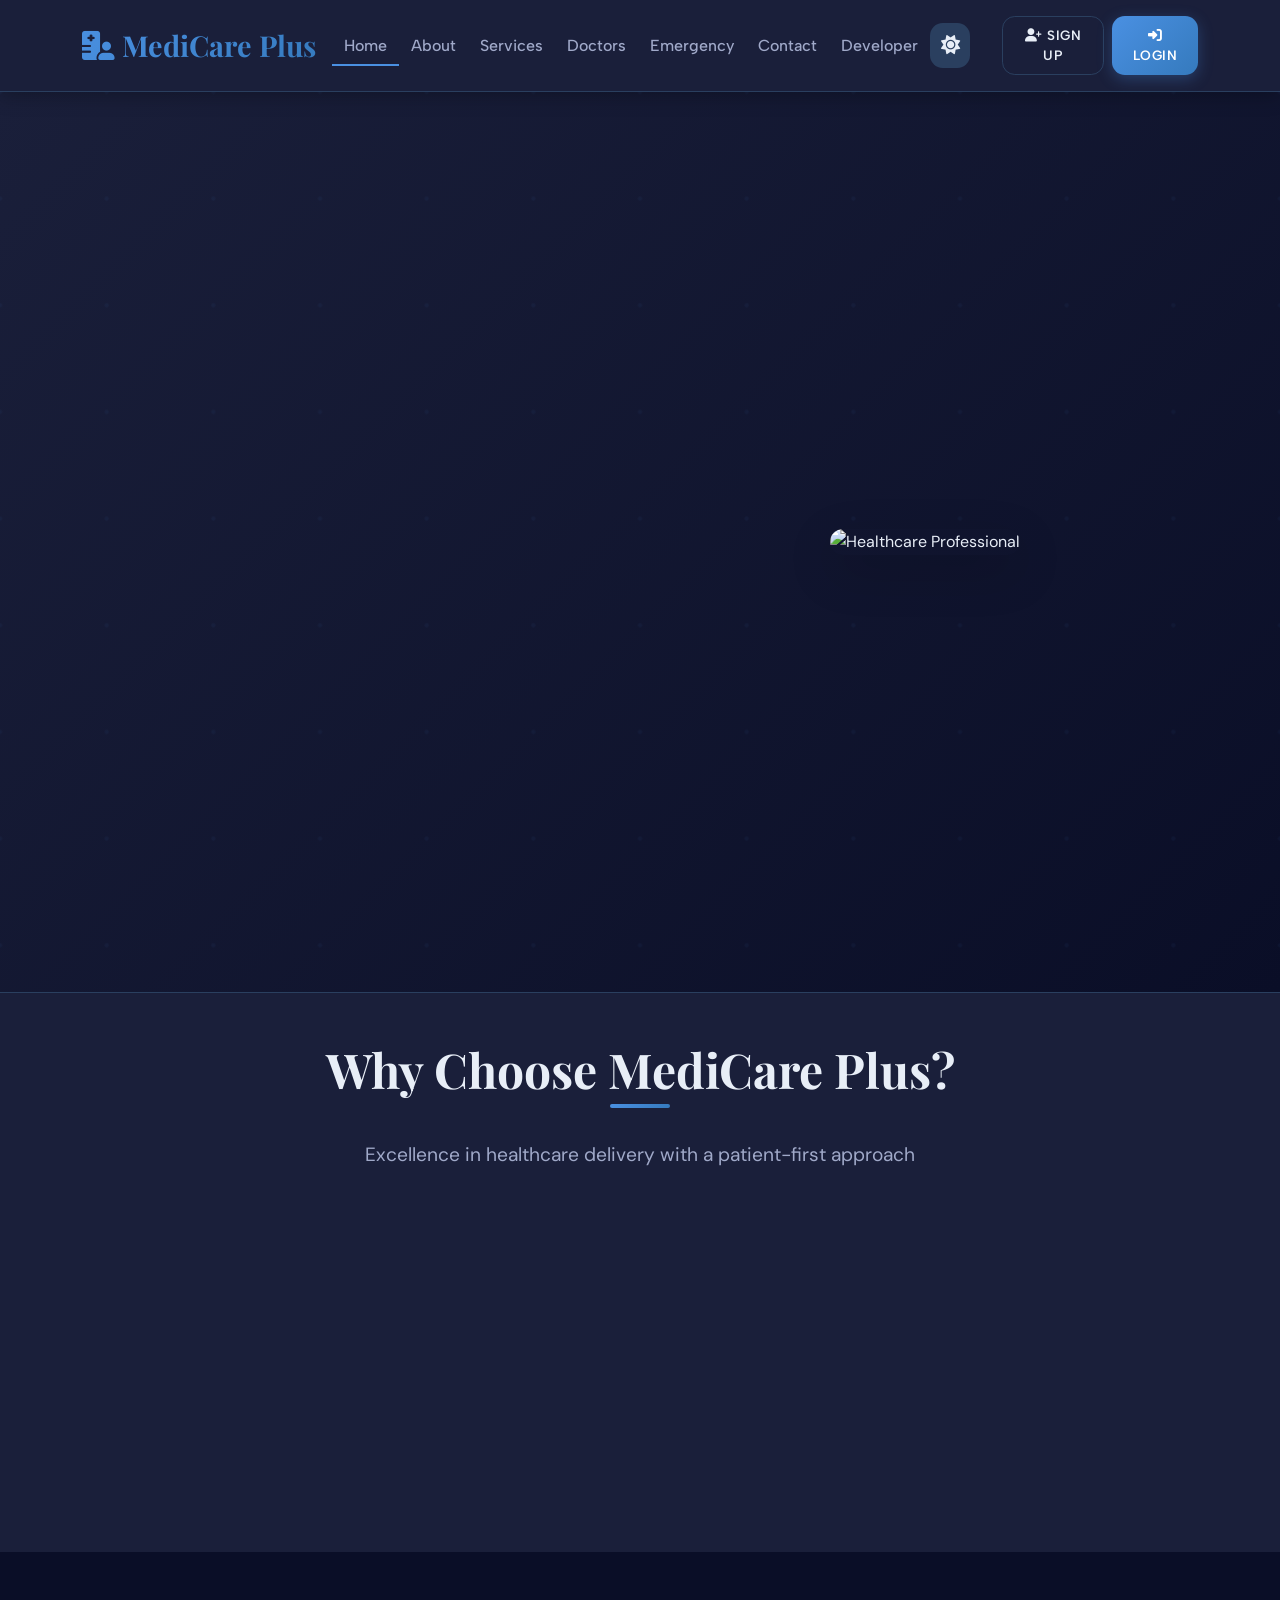
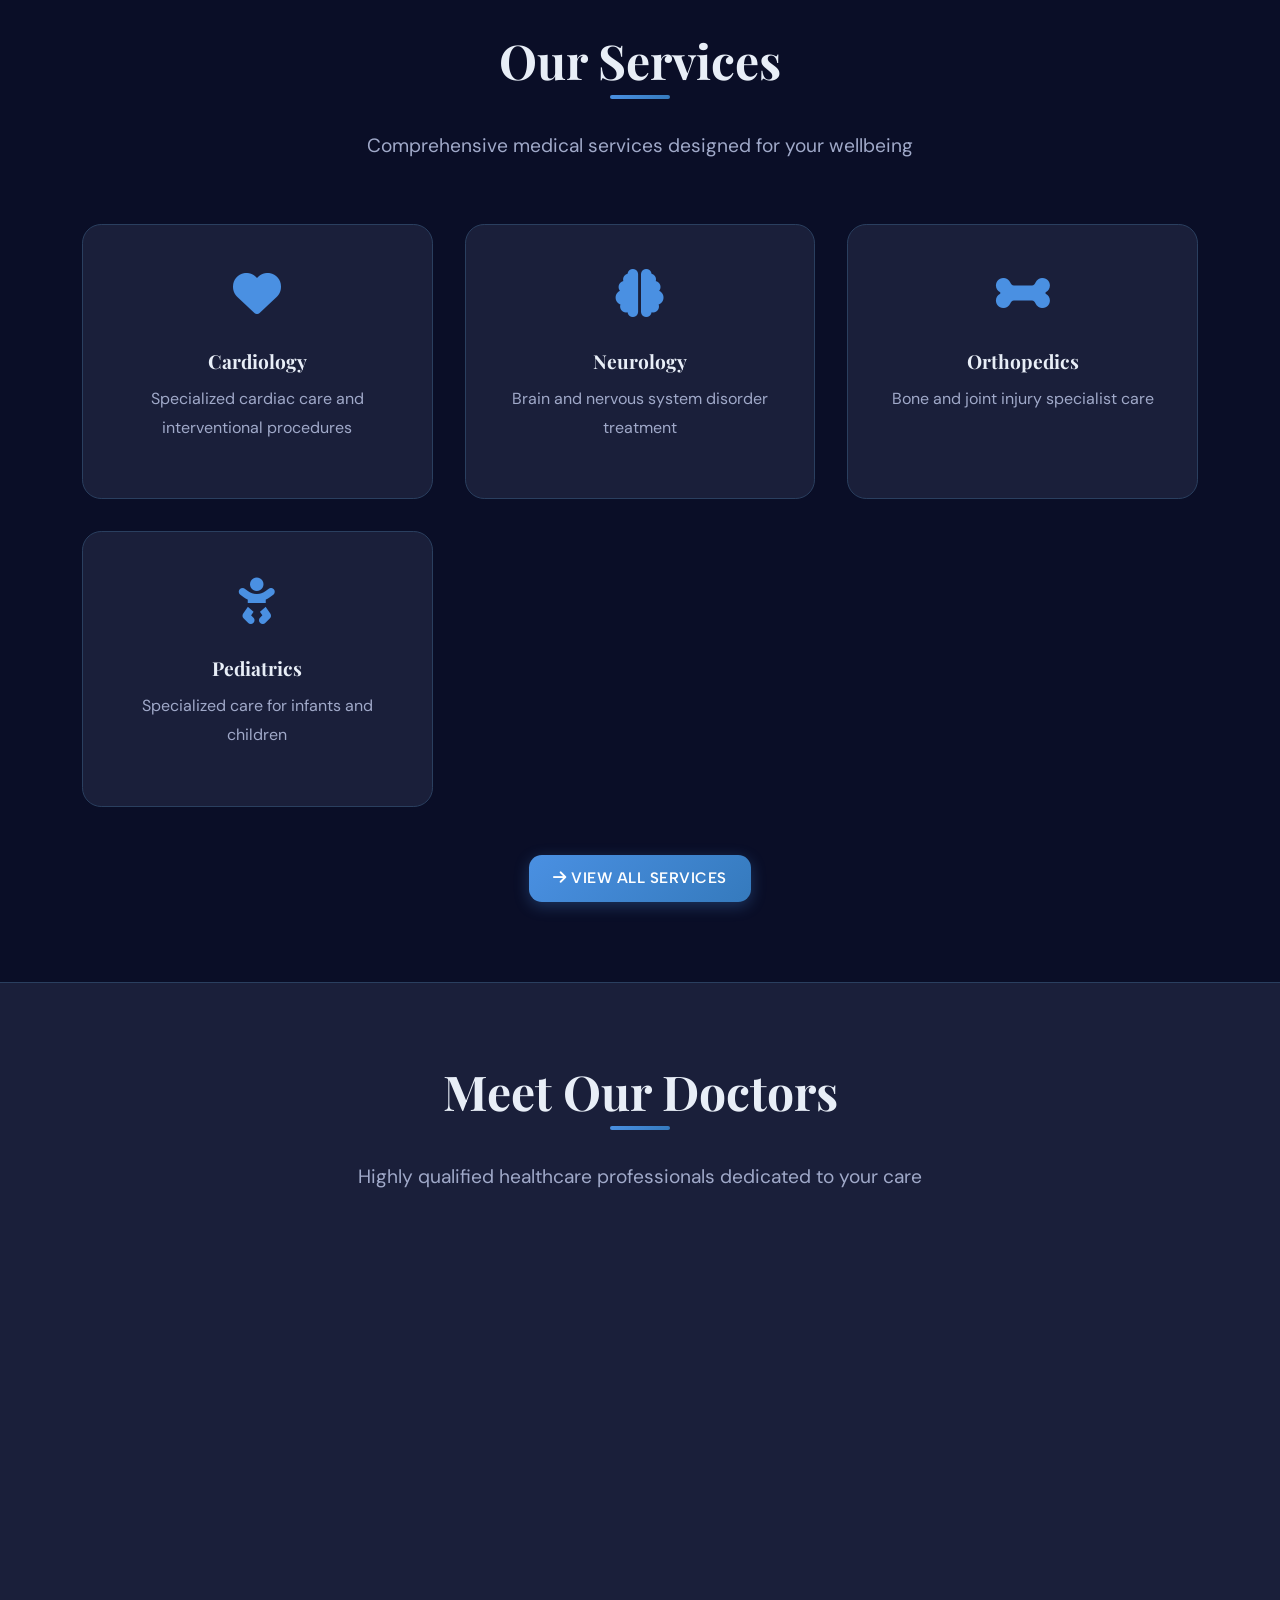
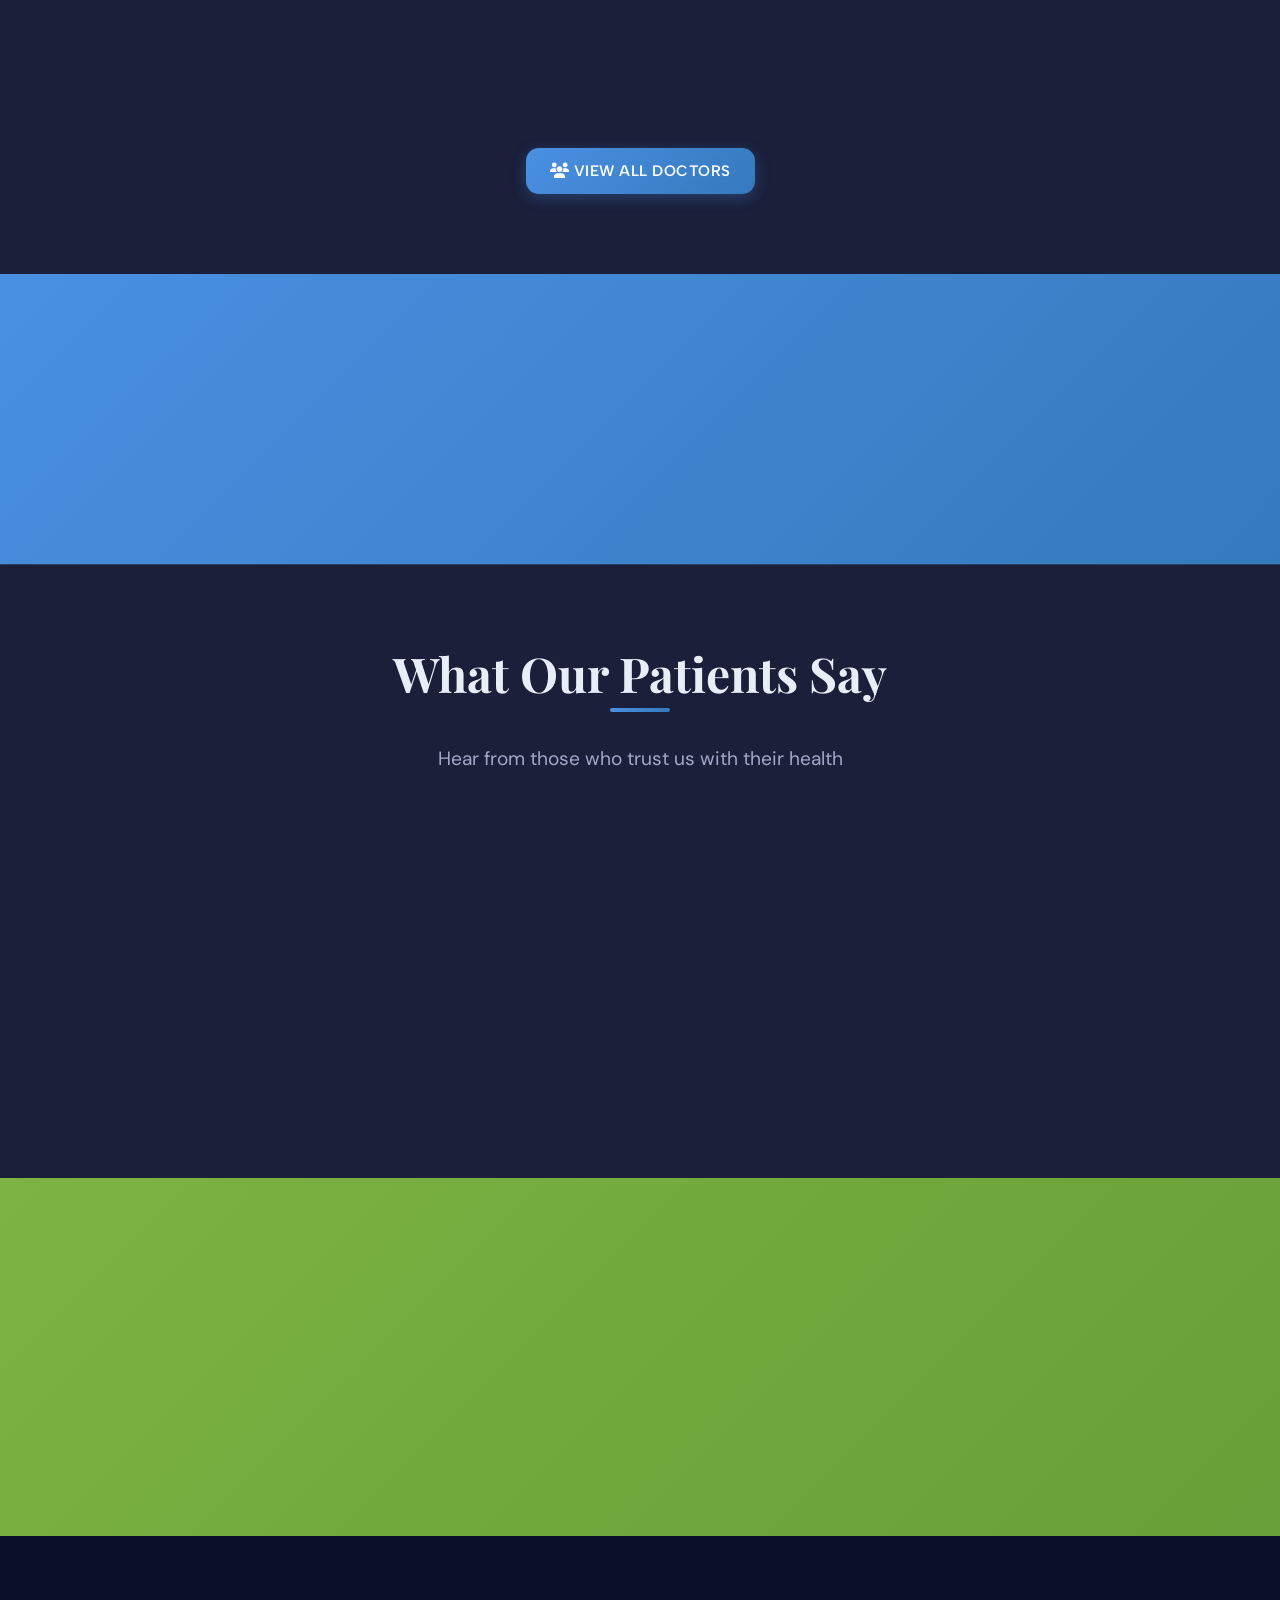
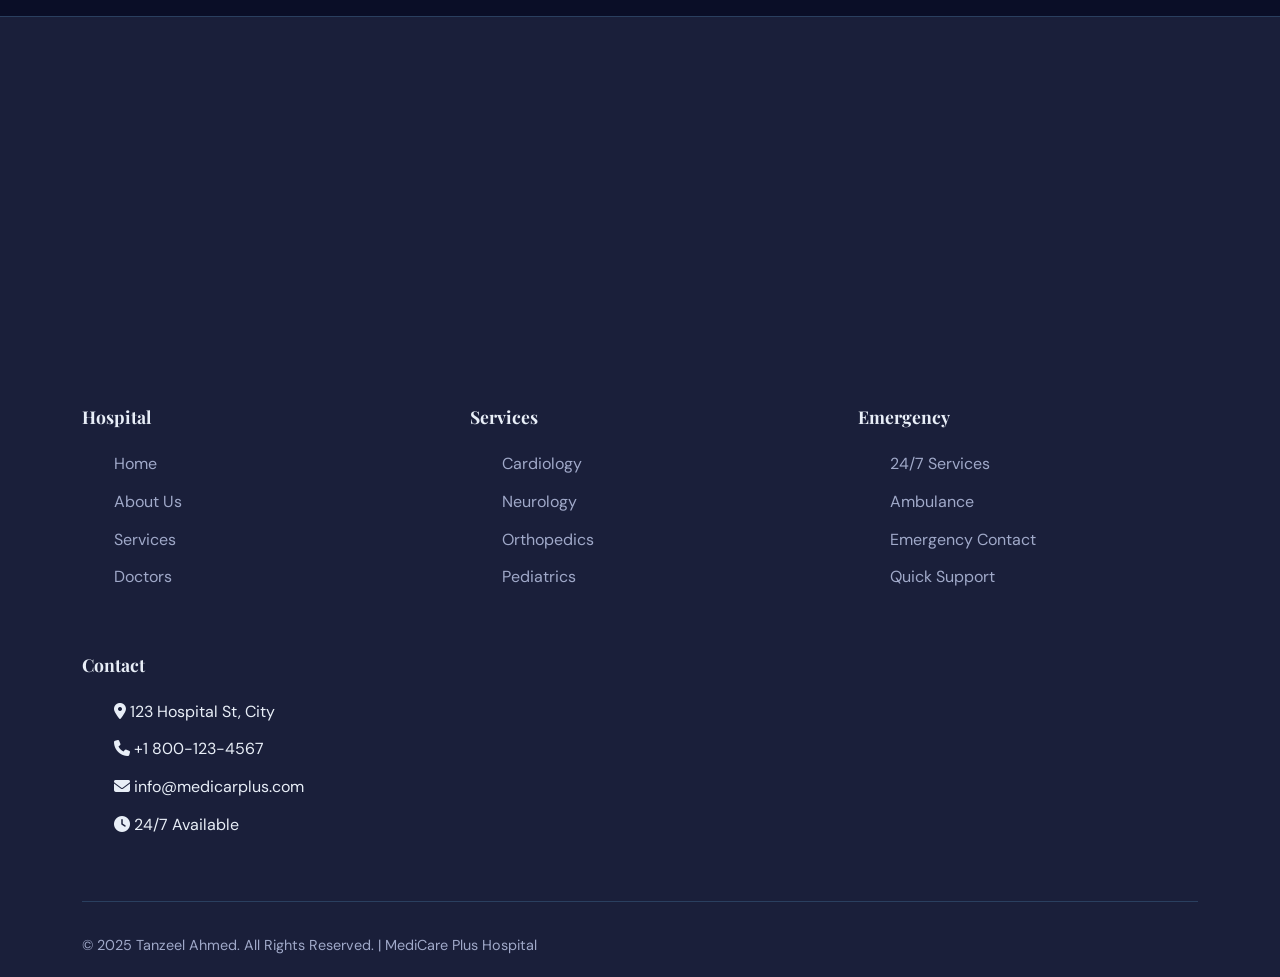
==== index.html @ 73f6e945 "Initial commit" ====
<!doctype html>
<html lang="en">
  <head>
    <meta charset="UTF-8" />
    <meta name="viewport" content="width=device-width, initial-scale=1.0" />
    <title>MediCare Plus Hospital - Premium Healthcare</title>

    <!-- Favicon -->
    <link
      rel="icon"
      href="data:image/svg+xml,<svg xmlns='http://www.w3.org/2000/svg' viewBox='0 0 100 100'><rect fill='%234A90E2' width='100' height='100'/><text x='50' y='60' font-size='60' fill='white' text-anchor='middle' dy='.3em'>+</text></svg>"
    />

    <!-- Bootstrap 5 CSS -->
    <link
      href="https://cdn.jsdelivr.net/npm/bootstrap@5.3.0/dist/css/bootstrap.min.css"
      rel="stylesheet"
    />

    <!-- Font Awesome 6 -->
    <link
      rel="stylesheet"
      href="https://cdnjs.cloudflare.com/ajax/libs/font-awesome/6.4.0/css/all.min.css"
    />

    <!-- Google Fonts -->
    <link rel="preconnect" href="https://fonts.googleapis.com" />
    <link rel="preconnect" href="https://fonts.gstatic.com" crossorigin />
    <link
      href="https://fonts.googleapis.com/css2?family=Albert+Sans:wght@400;500;600;700&family=DM+Sans:wght@400;500;700&family=Playfair+Display:wght@700;800&family=Zen+Dots&display=swap"
      rel="stylesheet"
    />

    <!-- AOS (Animate on Scroll) -->
    <link
      href="https://cdnjs.cloudflare.com/ajax/libs/aos/2.3.4/aos.css"
      rel="stylesheet"
    />

    <!-- Custom CSS -->
    <link rel="stylesheet" href="style.css" />
  </head>
  <body>
    <!-- Scroll Progress Bar -->
    <div class="scroll-progress"></div>

    <!-- Navbar -->
    <nav class="navbar navbar-expand-lg navbar-dark sticky-top">
      <div class="container">
        <a class="navbar-brand" href="index.html">
          <i class="fas fa-hospital-user brand-icon"></i>
          MediCare Plus
        </a>
        <button
          class="navbar-toggler"
          type="button"
          data-bs-toggle="collapse"
          data-bs-target="#navbarNav"
          aria-controls="navbarNav"
          aria-expanded="false"
          aria-label="Toggle navigation"
        >
          <span class="navbar-toggler-icon"></span>
        </button>
        <div class="collapse navbar-collapse" id="navbarNav">
          <ul class="navbar-nav ms-auto">
            <li class="nav-item">
              <a class="nav-link active" href="index.html">Home</a>
            </li>
            <li class="nav-item">
              <a class="nav-link" href="about.html">About</a>
            </li>
            <li class="nav-item">
              <a class="nav-link" href="services.html">Services</a>
            </li>
            <li class="nav-item">
              <a class="nav-link" href="doctors.html">Doctors</a>
            </li>
            <li class="nav-item">
              <a class="nav-link" href="emergency.html">Emergency</a>
            </li>
            <li class="nav-item">
              <a class="nav-link" href="contact.html">Contact</a>
            </li>
            <li class="nav-item">
              <a class="nav-link" href="developer.html">Developer</a>
            </li>
          </ul>
          <div class="navbar-icons">
            <button class="theme-toggle" title="Toggle Theme">
              <i class="fas fa-moon"></i>
            </button>
            <div id="authButtons" class="d-flex gap-2 ms-3">
              <button
                class="btn btn-light"
                onclick="openSignupModal()"
                style="padding: 0.5rem 1rem; font-size: 0.85rem"
              >
                <i class="fas fa-user-plus"></i> Sign Up
              </button>
              <button
                class="btn btn-primary"
                onclick="openLoginModal()"
                style="padding: 0.5rem 1rem; font-size: 0.85rem"
              >
                <i class="fas fa-sign-in-alt"></i> Login
              </button>
            </div>
            <div
              id="userInfo"
              class="d-none align-items-center gap-2 ms-3"
              style="min-width: 250px"
            ></div>
          </div>
        </div>
      </div>
    </nav>

    <!-- Hero Section -->
    <section class="hero">
      <div class="container">
        <div class="row align-items-center">
          <div class="col-lg-6" data-aos="fade-up">
            <div class="hero-content">
              <h1>Your Health, Our Priority</h1>
              <p class="hero-subtitle">
                Comprehensive healthcare services with expert doctors and
                state-of-the-art facilities.
              </p>
              <div>
                <button class="btn btn-primary" onclick="openSignupModal()">
                  <i class="fas fa-calendar-alt"></i> Book Appointment
                </button>
                <button class="btn btn-outline">
                  <i class="fas fa-info-circle"></i> Learn More
                </button>
              </div>
            </div>
          </div>
          <div class="col-lg-6" data-aos="fade-left">
            <div class="hero-image">
              <img
                src="https://source.unsplash.com/500x500/?doctor,hospital"
                alt="Healthcare Professional"
                class="rounded-lg shadow-lg"
              />
            </div>
          </div>
        </div>
      </div>
    </section>

    <!-- Why Choose Us -->
    <section
      class="py-5"
      style="
        background: var(--surface-color);
        border-top: 1px solid var(--border-color);
      "
    >
      <div class="container">
        <div class="section-header">
          <h2 class="section-title">Why Choose MediCare Plus?</h2>
          <p class="section-subtitle">
            Excellence in healthcare delivery with a patient-first approach
          </p>
        </div>
        <div class="grid grid-3">
          <div class="card" data-aos="fade-up" data-aos-delay="100">
            <div class="card-content">
              <div class="card-icon">
                <i class="fas fa-user-md"></i>
              </div>
              <h5 class="card-title">Expert Doctors</h5>
              <p class="card-text">
                Board-certified specialists with 20+ years of experience in
                their respective fields.
              </p>
            </div>
          </div>
          <div class="card" data-aos="fade-up" data-aos-delay="200">
            <div class="card-content">
              <div class="card-icon">
                <i class="fas fa-flask-vial"></i>
              </div>
              <h5 class="card-title">Advanced Technology</h5>
              <p class="card-text">
                Latest medical equipment and diagnostic tools for accurate
                diagnosis and treatment.
              </p>
            </div>
          </div>
          <div class="card" data-aos="fade-up" data-aos-delay="300">
            <div class="card-content">
              <div class="card-icon">
                <i class="fas fa-clock"></i>
              </div>
              <h5 class="card-title">24/7 Support</h5>
              <p class="card-text">
                Round-the-clock emergency services with dedicated ambulance
                fleet and trained staff.
              </p>
            </div>
          </div>
        </div>
      </div>
    </section>

    <!-- Services Overview -->
    <section>
      <div class="container">
        <div class="section-header">
          <h2 class="section-title">Our Services</h2>
          <p class="section-subtitle">
            Comprehensive medical services designed for your wellbeing
          </p>
        </div>
        <div class="grid">
          <div class="service-card" data-aos="zoom-in" data-aos-delay="100">
            <div class="service-icon">
              <i class="fas fa-heart"></i>
            </div>
            <h5 class="service-title">Cardiology</h5>
            <p>Specialized cardiac care and interventional procedures</p>
          </div>
          <div class="service-card" data-aos="zoom-in" data-aos-delay="150">
            <div class="service-icon">
              <i class="fas fa-brain"></i>
            </div>
            <h5 class="service-title">Neurology</h5>
            <p>Brain and nervous system disorder treatment</p>
          </div>
          <div class="service-card" data-aos="zoom-in" data-aos-delay="200">
            <div class="service-icon">
              <i class="fas fa-bone"></i>
            </div>
            <h5 class="service-title">Orthopedics</h5>
            <p>Bone and joint injury specialist care</p>
          </div>
          <div class="service-card" data-aos="zoom-in" data-aos-delay="250">
            <div class="service-icon">
              <i class="fas fa-baby"></i>
            </div>
            <h5 class="service-title">Pediatrics</h5>
            <p>Specialized care for infants and children</p>
          </div>
        </div>
        <div class="text-center mt-5">
          <a href="services.html" class="btn btn-primary">
            <i class="fas fa-arrow-right"></i> View All Services
          </a>
        </div>
      </div>
    </section>

    <!-- Featured Doctors -->
    <section
      style="
        background: var(--surface-color);
        border-top: 1px solid var(--border-color);
      "
    >
      <div class="container">
        <div class="section-header">
          <h2 class="section-title">Meet Our Doctors</h2>
          <p class="section-subtitle">
            Highly qualified healthcare professionals dedicated to your care
          </p>
        </div>
        <div class="grid">
          <div class="doctor-card" data-aos="fade-up" data-aos-delay="100">
            <div class="doctor-image">
              <img
                src="https://source.unsplash.com/400x300/?doctor,man"
                alt="Dr. James Anderson"
              />
            </div>
            <div class="doctor-info">
              <h5 class="doctor-name">Dr. James Anderson</h5>
              <p class="doctor-specialty">Cardiology</p>
              <p class="doctor-experience">
                <i class="fas fa-briefcase"></i> 15 years experience
              </p>
              <div class="doctor-socials">
                <a href="#" title="Linkedin"><i class="fab fa-linkedin"></i></a>
                <a href="#" title="Twitter"><i class="fab fa-twitter"></i></a>
                <a href="#" title="Email"><i class="fas fa-envelope"></i></a>
              </div>
            </div>
          </div>
          <div class="doctor-card" data-aos="fade-up" data-aos-delay="200">
            <div class="doctor-image">
              <img
                src="https://source.unsplash.com/400x300/?doctor,woman"
                alt="Dr. Sarah Johnson"
              />
            </div>
            <div class="doctor-info">
              <h5 class="doctor-name">Dr. Sarah Johnson</h5>
              <p class="doctor-specialty">Neurology</p>
              <p class="doctor-experience">
                <i class="fas fa-briefcase"></i> 12 years experience
              </p>
              <div class="doctor-socials">
                <a href="#" title="Linkedin"><i class="fab fa-linkedin"></i></a>
                <a href="#" title="Twitter"><i class="fab fa-twitter"></i></a>
                <a href="#" title="Email"><i class="fas fa-envelope"></i></a>
              </div>
            </div>
          </div>
          <div class="doctor-card" data-aos="fade-up" data-aos-delay="300">
            <div class="doctor-image">
              <img
                src="https://source.unsplash.com/400x300/?doctor,male"
                alt="Dr. Michael Chen"
              />
            </div>
            <div class="doctor-info">
              <h5 class="doctor-name">Dr. Michael Chen</h5>
              <p class="doctor-specialty">Orthopedics</p>
              <p class="doctor-experience">
                <i class="fas fa-briefcase"></i> 18 years experience
              </p>
              <div class="doctor-socials">
                <a href="#" title="Linkedin"><i class="fab fa-linkedin"></i></a>
                <a href="#" title="Twitter"><i class="fab fa-twitter"></i></a>
                <a href="#" title="Email"><i class="fas fa-envelope"></i></a>
              </div>
            </div>
          </div>
        </div>
        <div class="text-center mt-5">
          <a href="doctors.html" class="btn btn-primary">
            <i class="fas fa-users"></i> View All Doctors
          </a>
        </div>
      </div>
    </section>

    <!-- Statistics -->
    <section
      style="background: var(--gradient-primary); color: white; padding: 60px 0"
    >
      <div class="container">
        <div class="row text-center">
          <div class="col-md-3" data-aos="fade-up" data-aos-delay="100">
            <div class="stat-item">
              <div class="stat-number" data-target="50000">0</div>
              <div class="stat-label">Happy Patients</div>
            </div>
          </div>
          <div class="col-md-3" data-aos="fade-up" data-aos-delay="200">
            <div class="stat-item">
              <div class="stat-number" data-target="150">0</div>
              <div class="stat-label">Expert Doctors</div>
            </div>
          </div>
          <div class="col-md-3" data-aos="fade-up" data-aos-delay="300">
            <div class="stat-item">
              <div class="stat-number" data-target="25">0</div>
              <div class="stat-label">Medical Departments</div>
            </div>
          </div>
          <div class="col-md-3" data-aos="fade-up" data-aos-delay="400">
            <div class="stat-item">
              <div class="stat-number" data-target="15">0</div>
              <div class="stat-label">Years of Excellence</div>
            </div>
          </div>
        </div>
      </div>
    </section>

    <!-- Testimonials -->
    <section
      style="
        background: var(--surface-color);
        border-top: 1px solid var(--border-color);
      "
    >
      <div class="container">
        <div class="section-header">
          <h2 class="section-title">What Our Patients Say</h2>
          <p class="section-subtitle">
            Hear from those who trust us with their health
          </p>
        </div>
        <div
          id="testimonialCarousel"
          class="carousel slide"
          data-bs-ride="carousel"
          data-aos="fade-up"
        >
          <div class="carousel-inner">
            <div class="carousel-item active">
              <div class="testimonial-card mx-auto" style="max-width: 600px">
                <div class="testimonial-stars">
                  <i class="fas fa-star"></i>
                  <i class="fas fa-star"></i>
                  <i class="fas fa-star"></i>
                  <i class="fas fa-star"></i>
                  <i class="fas fa-star"></i>
                </div>
                <p class="testimonial-text">
                  "The care I received at MediCare Plus was exceptional. The
                  doctors and staff are highly professional and compassionate. I
                  recommend them to all my family and friends."
                </p>
                <p class="testimonial-author">— John Michael, Patient</p>
              </div>
            </div>
            <div class="carousel-item">
              <div class="testimonial-card mx-auto" style="max-width: 600px">
                <div class="testimonial-stars">
                  <i class="fas fa-star"></i>
                  <i class="fas fa-star"></i>
                  <i class="fas fa-star"></i>
                  <i class="fas fa-star"></i>
                  <i class="fas fa-star"></i>
                </div>
                <p class="testimonial-text">
                  "Outstanding medical facilities and expert consultation. The
                  hospital staff made my entire treatment process smooth and
                  stress-free. Truly grateful!"
                </p>
                <p class="testimonial-author">— Emma Watson, Patient</p>
              </div>
            </div>
            <div class="carousel-item">
              <div class="testimonial-card mx-auto" style="max-width: 600px">
                <div class="testimonial-stars">
                  <i class="fas fa-star"></i>
                  <i class="fas fa-star"></i>
                  <i class="fas fa-star"></i>
                  <i class="fas fa-star"></i>
                  <i class="fas fa-star"></i>
                </div>
                <p class="testimonial-text">
                  "Best hospital in the city! The doctors are incredibly skilled
                  and the nursing staff is very caring. I felt safe and
                  well-taken care of throughout my stay."
                </p>
                <p class="testimonial-author">— Robert Johnson, Patient</p>
              </div>
            </div>
          </div>
          <button
            class="carousel-control-prev"
            type="button"
            data-bs-target="#testimonialCarousel"
            data-bs-slide="prev"
          >
            <i class="fas fa-chevron-left"></i>
          </button>
          <button
            class="carousel-control-next"
            type="button"
            data-bs-target="#testimonialCarousel"
            data-bs-slide="next"
          >
            <i class="fas fa-chevron-right"></i>
          </button>
        </div>
      </div>
    </section>

    <!-- CTA Section -->
    <section
      style="
        background: var(--gradient-secondary);
        color: white;
        text-align: center;
        padding: 80px 0;
      "
    >
      <div class="container" data-aos="fade-up">
        <h2>Ready to Take Care of Your Health?</h2>
        <p style="font-size: 1.2rem; margin: 1rem 0 2rem">
          Book an appointment with our expert doctors today
        </p>
        <div>
          <button
            class="btn btn-primary"
            onclick="openSignupModal()"
            style="color: white; border: none"
          >
            <i class="fas fa-calendar-check"></i> Schedule Now
          </button>
          <a
            href="contact.html"
            class="btn btn-outline"
            style="border-color: white; color: white"
          >
            <i class="fas fa-phone"></i> Contact Us
          </a>
        </div>
      </div>
    </section>

    <!-- Footer -->
    <footer class="footer">
      <div class="container">
        <div class="developer-profile" data-aos="fade-up">
          <div class="developer-avatar">
            <i class="fas fa-code"></i>
          </div>
          <div class="developer-name">Tanzeel Ahmed</div>
          <div class="developer-tagline">
            Software Engineering Student | Web Developer | Tech Enthusiast
          </div>
          <div class="social-links">
            <a
              href="https://www.linkedin.com/in/tanzeel-ahmed-b21288397/"
              target="_blank"
              class="social-link"
              title="LinkedIn"
            >
              <i class="fab fa-linkedin-in"></i>
            </a>
            <a
              href="https://github.com/Tanzeel804"
              target="_blank"
              class="social-link"
              title="GitHub"
            >
              <i class="fab fa-github"></i>
            </a>
            <a
              href="https://www.instagram.com/tanzeelahmedpov/"
              target="_blank"
              class="social-link"
              title="Instagram"
            >
              <i class="fab fa-instagram"></i>
            </a>
            <a
              href="https://www.facebook.com/tanzeelahmedpov"
              target="_blank"
              class="social-link"
              title="Facebook"
            >
              <i class="fab fa-facebook-f"></i>
            </a>
          </div>
          <p style="font-size: 0.9rem; color: var(--text-muted)">
            Check out more projects on
            <a
              href="https://github.com/Tanzeel804"
              target="_blank"
              style="color: var(--primary-color)"
              >GitHub</a
            >
            |
            <a
              href="https://tanzeel804.github.io/portfolio-main/"
              target="_blank"
              style="color: var(--primary-color)"
              >Visit Portfolio</a
            >
          </p>
        </div>
        <div class="footer-content">
          <div class="footer-section">
            <h5>Hospital</h5>
            <ul>
              <li><a href="index.html">Home</a></li>
              <li><a href="about.html">About Us</a></li>
              <li><a href="services.html">Services</a></li>
              <li><a href="doctors.html">Doctors</a></li>
            </ul>
          </div>
          <div class="footer-section">
            <h5>Services</h5>
            <ul>
              <li><a href="services.html">Cardiology</a></li>
              <li><a href="services.html">Neurology</a></li>
              <li><a href="services.html">Orthopedics</a></li>
              <li><a href="services.html">Pediatrics</a></li>
            </ul>
          </div>
          <div class="footer-section">
            <h5>Emergency</h5>
            <ul>
              <li><a href="emergency.html">24/7 Services</a></li>
              <li><a href="emergency.html">Ambulance</a></li>
              <li><a href="emergency.html">Emergency Contact</a></li>
              <li><a href="contact.html">Quick Support</a></li>
            </ul>
          </div>
          <div class="footer-section">
            <h5>Contact</h5>
            <ul>
              <li>
                <i class="fas fa-map-marker-alt"></i> 123 Hospital St, City
              </li>
              <li><i class="fas fa-phone"></i> +1 800-123-4567</li>
              <li><i class="fas fa-envelope"></i> info@medicarplus.com</li>
              <li><i class="fas fa-clock"></i> 24/7 Available</li>
            </ul>
          </div>
        </div>
        <div class="footer-bottom">
          <div class="footer-copyright">
            &copy; 2025 Tanzeel Ahmed. All Rights Reserved. | MediCare Plus
            Hospital
          </div>
          <button class="back-to-top" title="Back to Top">
            <i class="fas fa-chevron-up"></i>
          </button>
        </div>
      </div>
    </footer>

    <!-- Auth Modals -->
    <!-- Signup Modal -->
    <div
      class="modal fade"
      id="signupModal"
      tabindex="-1"
      aria-labelledby="signupModalLabel"
      aria-hidden="true"
    >
      <div class="modal-dialog">
        <div class="modal-content">
          <div class="modal-header">
            <h5 class="modal-title" id="signupModalLabel">Create Account</h5>
            <button
              type="button"
              class="btn-close"
              data-bs-dismiss="modal"
              aria-label="Close"
            ></button>
          </div>
          <div class="modal-body">
            <div id="signupMessages"></div>
            <form id="signupForm">
              <div class="mb-3">
                <label for="signupName" class="form-label">Full Name</label>
                <input
                  type="text"
                  class="form-control"
                  id="signupName"
                  required
                />
              </div>
              <div class="mb-3">
                <label for="signupEmail" class="form-label"
                  >Email Address</label
                >
                <input
                  type="email"
                  class="form-control"
                  id="signupEmail"
                  required
                />
              </div>
              <div class="mb-3">
                <label for="signupPassword" class="form-label">Password</label>
                <input
                  type="password"
                  class="form-control"
                  id="signupPassword"
                  required
                />
              </div>
              <div class="mb-3">
                <label for="signupConfirmPassword" class="form-label"
                  >Confirm Password</label
                >
                <input
                  type="password"
                  class="form-control"
                  id="signupConfirmPassword"
                  required
                />
              </div>
              <button type="submit" class="btn btn-primary w-100">
                <i class="fas fa-user-plus"></i> Create Account
              </button>
            </form>
            <p class="text-center mt-3">
              Already have an account?
              <a href="#" data-bs-dismiss="modal" onclick="openLoginModal()"
                >Login here</a
              >
            </p>
          </div>
        </div>
      </div>
    </div>

    <!-- Login Modal -->
    <div
      class="modal fade"
      id="loginModal"
      tabindex="-1"
      aria-labelledby="loginModalLabel"
      aria-hidden="true"
    >
      <div class="modal-dialog">
        <div class="modal-content">
          <div class="modal-header">
            <h5 class="modal-title" id="loginModalLabel">
              Login to Your Account
            </h5>
            <button
              type="button"
              class="btn-close"
              data-bs-dismiss="modal"
              aria-label="Close"
            ></button>
          </div>
          <div class="modal-body">
            <div id="loginMessages"></div>
            <form id="loginForm">
              <div class="mb-3">
                <label for="loginEmail" class="form-label">Email Address</label>
                <input
                  type="email"
                  class="form-control"
                  id="loginEmail"
                  required
                />
              </div>
              <div class="mb-3">
                <label for="loginPassword" class="form-label">Password</label>
                <input
                  type="password"
                  class="form-control"
                  id="loginPassword"
                  required
                />
              </div>
              <div class="mb-3 form-check">
                <input
                  type="checkbox"
                  class="form-check-input"
                  id="rememberMe"
                />
                <label class="form-check-label" for="rememberMe">
                  Remember me
                </label>
              </div>
              <button type="submit" class="btn btn-primary w-100">
                <i class="fas fa-sign-in-alt"></i> Login
              </button>
            </form>
            <p class="text-center mt-3">
              Don't have an account?
              <a href="#" data-bs-dismiss="modal" onclick="openSignupModal()"
                >Sign up here</a
              >
            </p>
          </div>
        </div>
      </div>
    </div>

    <!-- Bootstrap JS -->
    <script src="https://cdn.jsdelivr.net/npm/bootstrap@5.3.0/dist/js/bootstrap.bundle.min.js"></script>

    <!-- AOS JS -->
    <script src="https://cdnjs.cloudflare.com/ajax/libs/aos/2.3.4/aos.js"></script>

    <!-- Custom JS -->
    <script src="script.js"></script>
  </body>
</html>
---- style.css ----
/* ============================================
   MEDICARE PLUS HOSPITAL - PREMIUM WEBSITE
   Developer: Tanzeel Ahmed
   ============================================= */

/* ============================================
   GOOGLE FONTS IMPORT
   ============================================= */
@import url('https://fonts.googleapis.com/css2?family=DM+Sans:wght@400;500;700&family=Albert+Sans:wght@400;500;700&family=Zen+Dots&display=swap');

/* Custom font import via CSS */
@font-face {
    font-family: 'Supreme';
    src: url('https://fonts.googleapis.com/css2?family=Playfair+Display:wght@700;800&display=swap');
}

/* ============================================
   CSS VARIABLES - THEME SYSTEM
   ============================================= */
:root {
    /* Dark Theme (Default) */
    --primary-color: #4A90E2;
    --secondary-color: #7CB342;
    --accent-color: #FF6B6B;
    --background-color: #0a0e27;
    --surface-color: #1a1f3a;
    --text-color: #e8eef7;
    --text-muted: #a0a9c9;
    --border-color: #2a3f5f;
    --shadow-color: rgba(0, 0, 0, 0.3);
    --success-color: #7CB342;
    --danger-color: #FF6B6B;
    --warning-color: #FFA726;
    --info-color: #4A90E2;
    
    /* Gradients */
    --gradient-primary: linear-gradient(135deg, #4A90E2 0%, #357ABD 100%);
    --gradient-secondary: linear-gradient(135deg, #7CB342 0%, #689F38 100%);
    --gradient-accent: linear-gradient(135deg, #FF6B6B 0%, #E53935 100%);
    --gradient-dark: linear-gradient(135deg, #1a1f3a 0%, #0a0e27 100%);
    
    /* Fonts */
    --font-heading: 'Playfair Display', serif;
    --font-secondary: 'Zen Dots', sans-serif;
    --font-body: 'DM Sans', sans-serif;
    --font-nav: 'Albert Sans', sans-serif;
    
    /* Spacing */
    --spacing-xs: 0.5rem;
    --spacing-sm: 1rem;
    --spacing-md: 1.5rem;
    --spacing-lg: 2rem;
    --spacing-xl: 3rem;
    --spacing-xxl: 4rem;
    
    /* Border Radius */
    --border-radius-sm: 0.4rem;
    --border-radius-md: 0.8rem;
    --border-radius-lg: 1.2rem;
    
    /* Transitions */
    --transition: all 0.3s ease;
    --transition-fast: all 0.15s ease;
}

/* Light Theme */
[data-theme="light"] {
    --primary-color: #2E7D9E;
    --secondary-color: #6BAE43;
    --accent-color: #E74C3C;
    --background-color: #f5f7fa;
    --surface-color: #ffffff;
    --text-color: #2c3e50;
    --text-muted: #7f8c8d;
    --border-color: #e0e6ed;
    --shadow-color: rgba(0, 0, 0, 0.1);
    --success-color: #6BAE43;
    --danger-color: #E74C3C;
    --warning-color: #F39C12;
    --info-color: #2E7D9E;
    
    --gradient-primary: linear-gradient(135deg, #2E7D9E 0%, #1E5A77 100%);
    --gradient-secondary: linear-gradient(135deg, #6BAE43 0%, #5A9B3A 100%);
    --gradient-accent: linear-gradient(135deg, #E74C3C 0%, #C0392B 100%);
    --gradient-dark: linear-gradient(135deg, #f5f7fa 0%, #ffffff 100%);
}

/* ============================================
   RESET & BASE STYLES
   ============================================= */
* {
    margin: 0;
    padding: 0;
    box-sizing: border-box;
}

html {
    scroll-behavior: smooth;
}

body {
    background-color: var(--background-color);
    color: var(--text-color);
    font-family: var(--font-body);
    font-size: 16px;
    line-height: 1.6;
    transition: var(--transition);
    overflow-x: hidden;
}

/* ============================================
   SCROLL PROGRESS BAR
   ============================================= */
.scroll-progress {
    position: fixed;
    top: 0;
    left: 0;
    height: 4px;
    background: var(--gradient-primary);
    width: 0%;
    z-index: 9999;
    transition: width 0.1s ease;
    box-shadow: 0 0 15px rgba(74, 144, 226, 0.5);
}

/* ============================================
   TYPOGRAPHY
   ============================================= */
h1, h2, h3, h4, h5, h6 {
    font-family: var(--font-heading);
    font-weight: 700;
    line-height: 1.2;
    margin-bottom: var(--spacing-md);
    color: var(--text-color);
}

h1 {
    font-size: clamp(2rem, 8vw, 3.5rem);
    letter-spacing: -0.02em;
}

h2 {
    font-size: clamp(1.75rem, 6vw, 3rem);
}

h3 {
    font-size: clamp(1.4rem, 4vw, 2.2rem);
}

h4 {
    font-size: 1.4rem;
}

h5 {
    font-size: 1.1rem;
}

p {
    margin-bottom: var(--spacing-md);
    color: var(--text-muted);
    line-height: 1.8;
}

a {
    color: var(--primary-color);
    text-decoration: none;
    transition: var(--transition);
}

a:hover {
    color: var(--secondary-color);
}

/* ============================================
   BUTTONS
   ============================================= */
.btn {
    display: inline-block;
    padding: 0.75rem 1.5rem;
    border: none;
    border-radius: var(--border-radius-md);
    font-family: var(--font-nav);
    font-weight: 600;
    font-size: 0.95rem;
    cursor: pointer;
    transition: var(--transition);
    text-transform: uppercase;
    letter-spacing: 0.5px;
    position: relative;
    overflow: hidden;
}

.btn::before {
    content: '';
    position: absolute;
    top: 50%;
    left: 50%;
    width: 0;
    height: 0;
    border-radius: 50%;
    background: rgba(255, 255, 255, 0.2);
    transform: translate(-50%, -50%);
    transition: width 0.6s, height 0.6s;
}

.btn:hover::before {
    width: 300px;
    height: 300px;
}

.btn-primary {
    background: var(--gradient-primary);
    color: white;
    box-shadow: 0 4px 15px rgba(74, 144, 226, 0.3);
}

.btn-primary:hover {
    box-shadow: 0 8px 25px rgba(74, 144, 226, 0.5);
    transform: translateY(-2px);
}

.btn-secondary {
    background: var(--gradient-secondary);
    color: white;
    box-shadow: 0 4px 15px rgba(123, 179, 66, 0.3);
}

.btn-secondary:hover {
    box-shadow: 0 8px 25px rgba(123, 179, 66, 0.5);
    transform: translateY(-2px);
}

.btn-outline {
    background: transparent;
    border: 2px solid var(--primary-color);
    color: var(--primary-color);
}

.btn-outline:hover {
    background: var(--primary-color);
    color: white;
}

.btn-light {
    background: var(--surface-color);
    color: var(--text-color);
    border: 1px solid var(--border-color);
}

.btn-light:hover {
    background: var(--primary-color);
    color: white;
    border-color: var(--primary-color);
}

/* ============================================
   NAVBAR
   ============================================= */
.navbar {
    background: var(--surface-color);
    box-shadow: 0 2px 20px var(--shadow-color);
    padding: 1rem 0;
    position: sticky;
    top: 0;
    z-index: 100;
    border-bottom: 1px solid var(--border-color);
}

.navbar-brand {
    font-family: var(--font-heading);
    font-size: 1.8rem;
    font-weight: 700;
    background: var(--gradient-primary);
    -webkit-background-clip: text;
    -webkit-text-fill-color: transparent;
    background-clip: text;
    display: flex;
    align-items: center;
    gap: 0.5rem;
}

.brand-icon {
    font-size: 1.8rem;
    color: var(--primary-color);
}

.nav-link {
    font-family: var(--font-nav);
    font-weight: 500;
    color: var(--text-muted) !important;
    transition: var(--transition);
    padding: 0.5rem 0.75rem !important;
    position: relative;
}

.nav-link::after {
    content: '';
    position: absolute;
    bottom: 0;
    left: 0;
    width: 0;
    height: 2px;
    background: var(--primary-color);
    transition: width 0.3s ease;
}

.nav-link:hover::after,
.nav-link.active::after {
    width: 100%;
}

.nav-link:hover {
    color: var(--primary-color) !important;
}

.navbar-icons {
    display: flex;
    align-items: center;
    gap: 1rem;
}

/* Theme Toggle Button */
.theme-toggle {
    background: var(--border-color);
    border: none;
    color: var(--text-color);
    width: 45px;
    height: 45px;
    border-radius: var(--border-radius-md);
    cursor: pointer;
    display: flex;
    align-items: center;
    justify-content: center;
    transition: var(--transition);
    font-size: 1.2rem;
}

.theme-toggle:hover {
    background: var(--primary-color);
    color: white;
    transform: rotate(180deg);
}

.navbar-user-info {
    font-size: 0.9rem;
    color: var(--text-muted);
}

/* ============================================
   MODALS (Auth)
   ============================================= */
.modal-content {
    background: var(--surface-color);
    border: 1px solid var(--border-color);
    border-radius: var(--border-radius-lg);
}

.modal-header {
    border-bottom: 1px solid var(--border-color);
    background: var(--gradient-primary);
    color: white;
}

.modal-header .btn-close {
    filter: brightness(0) invert(1);
}

.modal-body {
    padding: 2rem;
}

.form-control,
.form-select {
    background: var(--background-color);
    border: 1px solid var(--border-color);
    color: var(--text-color);
    padding: 0.75rem 1rem;
    border-radius: var(--border-radius-md);
    transition: var(--transition);
    font-family: var(--font-body);
}

.form-control:focus,
.form-select:focus {
    background: var(--background-color);
    border-color: var(--primary-color);
    color: var(--text-color);
    box-shadow: 0 0 0 0.2rem rgba(74, 144, 226, 0.25);
}

.form-label {
    color: var(--text-color);
    font-weight: 500;
    margin-bottom: 0.5rem;
}

.form-text {
    color: var(--text-muted);
}

.error-message {
    color: var(--danger-color);
    font-size: 0.85rem;
    margin-top: 0.25rem;
}

.success-message {
    color: var(--success-color);
    font-size: 0.85rem;
    margin-top: 0.25rem;
}

/* ============================================
   HERO SECTION
   ============================================= */
.hero {
    background: var(--gradient-dark);
    position: relative;
    overflow: hidden;
    padding: 100px 0;
    min-height: 100vh;
    display: flex;
    align-items: center;
}

.hero::before {
    content: '';
    position: absolute;
    top: 0;
    left: 0;
    right: 0;
    bottom: 0;
    background: url('data:image/svg+xml,<svg xmlns="http://www.w3.org/2000/svg" viewBox="0 0 1200 600"><defs><pattern id="dots" x="50" y="50" width="100" height="100" patternUnits="userSpaceOnUse"><circle cx="50" cy="50" r="2" fill="%234A90E2" opacity="0.1"/></pattern></defs><rect fill="none" width="1200" height="600"/><rect fill="url(%23dots)" width="1200" height="600"/></svg>');
    opacity: 0.5;
    animation: drift 20s infinite linear;
}

@keyframes drift {
    0% { transform: translate(0, 0); }
    100% { transform: translate(50px, 50px); }
}

.hero-content {
    position: relative;
    z-index: 2;
    max-width: 800px;
}

.hero h1 {
    font-size: 4rem;
    line-height: 1.1;
    margin-bottom: 1rem;
    background: linear-gradient(135deg, var(--primary-color), var(--secondary-color));
    -webkit-background-clip: text;
    -webkit-text-fill-color: transparent;
    background-clip: text;
}

.hero-subtitle {
    font-size: 1.3rem;
    color: var(--text-muted);
    margin-bottom: 2rem;
}

.hero .btn {
    margin-right: 1rem;
    margin-bottom: 1rem;
}

.typewriter {
    overflow: hidden;
    border-right: 3px solid var(--primary-color);
    white-space: nowrap;
    animation: typing 3.5s steps(40, end), blink-caret 0.75s step-end infinite;
}

@keyframes typing {
    from { width: 0; }
    to { width: 100%; }
}

@keyframes blink-caret {
    from, to { border-right-color: transparent; }
    50% { border-right-color: var(--primary-color); }
}

.hero-image {
    position: relative;
    display: flex;
    align-items: center;
    justify-content: center;
}

.hero-image img {
    max-width: 100%;
    height: auto;
    border-radius: var(--border-radius-lg);
    box-shadow: 0 20px 60px var(--shadow-color);
    animation: float 3s ease-in-out infinite;
}

@keyframes float {
    0%, 100% { transform: translateY(0px); }
    50% { transform: translateY(-20px); }
}

/* ============================================
   SECTIONS & CONTAINERS
   ============================================= */
section {
    padding: 80px 0;
}

.section-header {
    text-align: center;
    margin-bottom: 60px;
}

.section-title {
    position: relative;
    display: inline-block;
    margin-bottom: 1rem;
}

.section-title::after {
    content: '';
    position: absolute;
    bottom: -10px;
    left: 50%;
    transform: translateX(-50%);
    width: 60px;
    height: 4px;
    background: var(--gradient-primary);
    border-radius: 2px;
}

.section-subtitle {
    font-size: 1.2rem;
    color: var(--text-muted);
    max-width: 600px;
    margin: 1.5rem auto;
}

/* ============================================
   CARDS
   ============================================= */
.card {
    background: var(--surface-color);
    border: 1px solid var(--border-color);
    border-radius: var(--border-radius-lg);
    padding: 2rem;
    transition: var(--transition);
    overflow: hidden;
    position: relative;
}

.card::before {
    content: '';
    position: absolute;
    top: 0;
    left: -100%;
    width: 100%;
    height: 100%;
    background: var(--gradient-primary);
    opacity: 0.05;
    transition: left 0.3s ease;
}

.card:hover {
    transform: translateY(-10px);
    box-shadow: 0 15px 40px var(--shadow-color);
    border-color: var(--primary-color);
}

.card:hover::before {
    left: 0;
}

.card-content {
    position: relative;
    z-index: 1;
}

.card-icon {
    width: 60px;
    height: 60px;
    background: var(--gradient-primary);
    border-radius: var(--border-radius-md);
    display: flex;
    align-items: center;
    justify-content: center;
    font-size: 1.8rem;
    color: white;
    margin-bottom: 1.5rem;
}

.card-title {
    font-size: 1.4rem;
    margin-bottom: 0.75rem;
}

.card-text {
    font-size: 0.95rem;
    color: var(--text-muted);
}

/* ============================================
   GRID SYSTEM
   ============================================= */
.grid {
    display: grid;
    grid-template-columns: repeat(auto-fit, minmax(300px, 1fr));
    gap: 2rem;
}

@media (min-width: 1200px) {
    .grid.grid-3 {
        grid-template-columns: repeat(3, 1fr);
    }
    
    .grid.grid-4 {
        grid-template-columns: repeat(4, 1fr);
    }
}

/* ============================================
   TESTIMONIALS & SLIDERS
   ============================================= */
.carousel-control-prev,
.carousel-control-next {
    width: 40px;
    height: 40px;
    background: var(--primary-color);
    border-radius: 50%;
    opacity: 1;
}

.carousel-control-prev:hover,
.carousel-control-next:hover {
    background: var(--secondary-color);
}

.carousel-inner {
    border-radius: var(--border-radius-lg);
}

.testimonial-card {
    background: var(--surface-color);
    border-left: 4px solid var(--primary-color);
    border-radius: var(--border-radius-md);
    padding: 2rem;
}

.testimonial-stars {
    color: #FFD700;
    margin-bottom: 1rem;
}

.testimonial-text {
    font-style: italic;
    margin-bottom: 1rem;
    color: var(--text-muted);
}

.testimonial-author {
    font-weight: 600;
    color: var(--text-color);
}

/* ============================================
   FOOTER (ENHANCED FROM PORTFOLIO)
   ============================================= */
.footer {
    background: var(--surface-color);
    border-top: 1px solid var(--border-color);
    padding: 60px 0 20px;
    margin-top: 80px;
}

.footer-content {
    display: grid;
    grid-template-columns: repeat(auto-fit, minmax(250px, 1fr));
    gap: 3rem;
    margin-bottom: 3rem;
}

.footer-section h5 {
    margin-bottom: 1.5rem;
    color: var(--text-color);
}

.footer-section ul {
    list-style: none;
}

.footer-section ul li {
    margin-bottom: 0.75rem;
}

.footer-section a {
    color: var(--text-muted);
    transition: var(--transition);
}

.footer-section a:hover {
    color: var(--primary-color);
    padding-left: 5px;
}

.developer-profile {
    text-align: center;
    margin-bottom: 2rem;
}

.developer-avatar {
    width: 100px;
    height: 100px;
    border-radius: 50%;
    background: var(--gradient-primary);
    display: flex;
    align-items: center;
    justify-content: center;
    margin: 0 auto 1rem;
    font-size: 3rem;
    box-shadow: 0 4px 15px var(--shadow-color);
}

.developer-name {
    font-size: 1.4rem;
    font-weight: 700;
    margin-bottom: 0.5rem;
}

.developer-tagline {
    color: var(--text-muted);
    font-size: 0.9rem;
    margin-bottom: 1.5rem;
}

.social-links {
    display: flex;
    justify-content: center;
    gap: 1rem;
    margin-bottom: 1.5rem;
}

.social-link {
    width: 40px;
    height: 40px;
    border-radius: 50%;
    background: var(--border-color);
    display: flex;
    align-items: center;
    justify-content: center;
    color: var(--text-color);
    transition: var(--transition);
}

.social-link:hover {
    background: var(--primary-color);
    color: white;
    transform: translateY(-3px);
}

.footer-bottom {
    display: flex;
    justify-content: space-between;
    align-items: center;
    padding-top: 2rem;
    border-top: 1px solid var(--border-color);
    flex-wrap: wrap;
    gap: 1rem;
}

.footer-copyright {
    color: var(--text-muted);
    font-size: 0.9rem;
}

.back-to-top {
    width: 45px;
    height: 45px;
    background: var(--primary-color);
    color: white;
    border-radius: 50%;
    display: flex;
    align-items: center;
    justify-content: center;
    cursor: pointer;
    transition: var(--transition);
    position: fixed;
    bottom: 30px;
    right: 30px;
    z-index: 99;
    opacity: 0;
    visibility: hidden;
    box-shadow: 0 4px 15px var(--shadow-color);
}

.back-to-top.active {
    opacity: 1;
    visibility: visible;
}

.back-to-top:hover {
    background: var(--secondary-color);
    transform: translateY(-5px);
}

/* ============================================
   AOS (ANIMATE ON SCROLL) CUSTOMIZATION
   ============================================= */
[data-aos] {
    --aos-duration: 800ms;
    --aos-delay: 0ms;
}

[data-aos="fade-up"] {
    opacity: 0;
    transform: translate3d(0, 40px, 0);
}

[data-aos="fade-up"].aos-animate {
    opacity: 1;
    transform: translate3d(0, 0, 0);
}

/* ============================================
   STATS / COUNTERS
   ============================================= */
.stat-item {
    text-align: center;
    padding: 2rem;
}

.stat-number {
    font-size: 2.8rem;
    font-weight: 700;
    background: var(--gradient-primary);
    -webkit-background-clip: text;
    -webkit-text-fill-color: transparent;
    background-clip: text;
    margin-bottom: 0.5rem;
}

.stat-label {
    color: var(--text-muted);
    font-size: 1rem;
}

/* ============================================
   DOCTOR CARDS
   ============================================= */
.doctor-card {
    background: var(--surface-color);
    border-radius: var(--border-radius-lg);
    overflow: hidden;
    transition: var(--transition);
    box-shadow: 0 4px 15px var(--shadow-color);
}

.doctor-card:hover {
    transform: translateY(-10px);
    box-shadow: 0 15px 40px var(--shadow-color);
}

.doctor-image {
    width: 100%;
    height: 250px;
    background: var(--gradient-primary);
    display: flex;
    align-items: center;
    justify-content: center;
    font-size: 4rem;
    overflow: hidden;
}

.doctor-image img {
    width: 100%;
    height: 100%;
    object-fit: cover;
}

.doctor-info {
    padding: 1.5rem;
}

.doctor-name {
    font-size: 1.3rem;
    margin-bottom: 0.25rem;
}

.doctor-specialty {
    color: var(--primary-color);
    font-weight: 600;
    margin-bottom: 0.75rem;
}

.doctor-experience {
    color: var(--text-muted);
    font-size: 0.9rem;
    margin-bottom: 1rem;
}

.doctor-socials {
    display: flex;
    gap: 0.75rem;
}

.doctor-socials a {
    width: 35px;
    height: 35px;
    border-radius: 50%;
    background: var(--border-color);
    display: flex;
    align-items: center;
    justify-content: center;
    color: var(--text-color);
    transition: var(--transition);
}

.doctor-socials a:hover {
    background: var(--primary-color);
    color: white;
}

/* ============================================
   SERVICE SECTION
   ============================================= */
.service-card {
    background: var(--surface-color);
    border-radius: var(--border-radius-lg);
    padding: 2rem;
    text-align: center;
    transition: var(--transition);
    border: 1px solid var(--border-color);
}

.service-card:hover {
    transform: translateY(-10px);
    border-color: var(--primary-color);
    box-shadow: 0 15px 40px var(--shadow-color);
}

.service-icon {
    font-size: 3rem;
    margin-bottom: 1rem;
    color: var(--primary-color);
}

.service-title {
    font-size: 1.2rem;
    margin-bottom: 0.75rem;
}

/* ============================================
   APPOINTMENT FORM
   ============================================= */
.appointment-form {
    background: var(--gradient-dark);
    border-radius: var(--border-radius-lg);
    padding: 3rem;
    border: 1px solid var(--border-color);
}

.form-row {
    display: grid;
    grid-template-columns: repeat(auto-fit, minmax(250px, 1fr));
    gap: 1.5rem;
    margin-bottom: 1.5rem;
}

.form-group {
    position: relative;
}

.form-group label {
    display: block;
    margin-bottom: 0.5rem;
    color: var(--text-color);
    font-weight: 500;
}

.form-group input,
.form-group textarea,
.form-group select {
    width: 100%;
    padding: 0.75rem 1rem;
    background: var(--background-color);
    border: 1px solid var(--border-color);
    border-radius: var(--border-radius-md);
    color: var(--text-color);
    font-family: var(--font-body);
    transition: var(--transition);
}

.form-group input:focus,
.form-group textarea:focus,
.form-group select:focus {
    border-color: var(--primary-color);
    outline: none;
    box-shadow: 0 0 10px rgba(74, 144, 226, 0.25);
}

.form-group textarea {
    resize: vertical;
    min-height: 120px;
}

/* ============================================
   EMERGENCY PAGE
   ============================================= */
.emergency-hero {
    background: linear-gradient(135deg, rgba(255, 107, 107, 0.8) 0%, rgba(224, 57, 53, 0.8) 100%),
                url('https://source.unsplash.com/1200x600/?ambulance,emergency') center/cover;
    color: white;
    text-align: center;
    padding: 100px 0;
    position: relative;
}

.emergency-hero h1 {
    font-size: 3.5rem;
    margin-bottom: 1rem;
    text-shadow: 2px 2px 4px rgba(0, 0, 0, 0.3);
}

.emergency-hero p {
    font-size: 1.3rem;
    margin-bottom: 2rem;
    text-shadow: 1px 1px 2px rgba(0, 0, 0, 0.3);
}

.emergency-contact-badge {
    display: inline-block;
    background: var(--danger-color);
    color: white;
    padding: 1rem 2rem;
    border-radius: var(--border-radius-md);
    font-weight: 700;
    font-size: 1.3rem;
    margin: 0.5rem;
    box-shadow: 0 4px 15px rgba(255, 107, 107, 0.4);
}

.ambulance-list {
    display: grid;
    grid-template-columns: repeat(auto-fit, minmax(280px, 1fr));
    gap: 2rem;
}

.ambulance-item {
    background: var(--surface-color);
    border-left: 4px solid var(--danger-color);
    border-radius: var(--border-radius-md);
    padding: 2rem;
}

.ambulance-item-title {
    display: flex;
    align-items: center;
    gap: 1rem;
    margin-bottom: 1rem;
}

.ambulance-item-title i {
    color: var(--danger-color);
    font-size: 1.8rem;
}

/* ============================================
   RESPONSIVE DESIGN
   ============================================= */
@media (max-width: 768px) {
    section {
        padding: 50px 0;
    }
    
    .hero {
        padding: 60px 0;
        min-height: auto;
    }
    
    .hero h1 {
        font-size: 2.5rem;
    }
    
    .row {
        flex-direction: column;
    }
    
    .col-md-6 {
        width: 100% !important;
        margin-bottom: 2rem;
    }
    
    .navbar-collapse {
        margin-top: 1rem;
    }
    
    .footer-content {
        grid-template-columns: 1fr;
    }
    
    .footer-bottom {
        flex-direction: column;
        text-align: center;
    }
    
    .back-to-top {
        width: 40px;
        height: 40px;
        bottom: 20px;
        right: 20px;
        font-size: 0.9rem;
    }
    
    .appointment-form {
        padding: 1.5rem;
    }
    
    .emergency-hero h1 {
        font-size: 2rem;
    }
    
    .emergency-contact-badge {
        display: block;
        margin-bottom: 0.5rem;
    }
}

@media (max-width: 480px) {
    h1 {
        font-size: 1.8rem;
    }
    
    h2 {
        font-size: 1.5rem;
    }
    
    .hero h1 {
        font-size: 2rem;
    }
    
    .section-header {
        margin-bottom: 30px;
    }
    
    .btn {
        padding: 0.6rem 1.2rem;
        font-size: 0.85rem;
    }
    
    .navbar-brand {
        font-size: 1.3rem;
    }
    
    .card {
        padding: 1.5rem;
    }
    
    .modal-body {
        padding: 1rem;
    }
}

/* ============================================
   UTILITY CLASSES
   ============================================= */
.text-center {
    text-align: center;
}

.text-muted {
    color: var(--text-muted);
}

.text-primary {
    color: var(--primary-color);
}

.text-secondary {
    color: var(--secondary-color);
}

.mt-1 { margin-top: 0.5rem; }
.mt-2 { margin-top: 1rem; }
.mt-3 { margin-top: 1.5rem; }
.mt-4 { margin-top: 2rem; }
.mt-5 { margin-top: 3rem; }

.mb-1 { margin-bottom: 0.5rem; }
.mb-2 { margin-bottom: 1rem; }
.mb-3 { margin-bottom: 1.5rem; }
.mb-4 { margin-bottom: 2rem; }
.mb-5 { margin-bottom: 3rem; }

.px-2 { padding-left: 1rem; padding-right: 1rem; }
.py-3 { padding-top: 1.5rem; padding-bottom: 1.5rem; }

.d-flex { display: flex; }
.align-center { align-items: center; }
.justify-center { justify-content: center; }

.opacity-50 { opacity: 0.5; }
.opacity-75 { opacity: 0.75; }

/* ============================================
   ANIMATIONS
   ============================================= */
@keyframes slideInUp {
    from {
        opacity: 0;
        transform: translateY(30px);
    }
    to {
        opacity: 1;
        transform: translateY(0);
    }
}

@keyframes slideInRight {
    from {
        opacity: 0;
        transform: translateX(-30px);
    }
    to {
        opacity: 1;
        transform: translateX(0);
    }
}

@keyframes pulse {
    0%, 100% {
        opacity: 1;
    }
    50% {
        opacity: 0.5;
    }
}

@keyframes spin {
    from {
        transform: rotate(0deg);
    }
    to {
        transform: rotate(360deg);
    }
}

.animate-pulse {
    animation: pulse 2s cubic-bezier(0.4, 0, 0.6, 1) infinite;
}

.animate-spin {
    animation: spin 1s linear infinite;
}
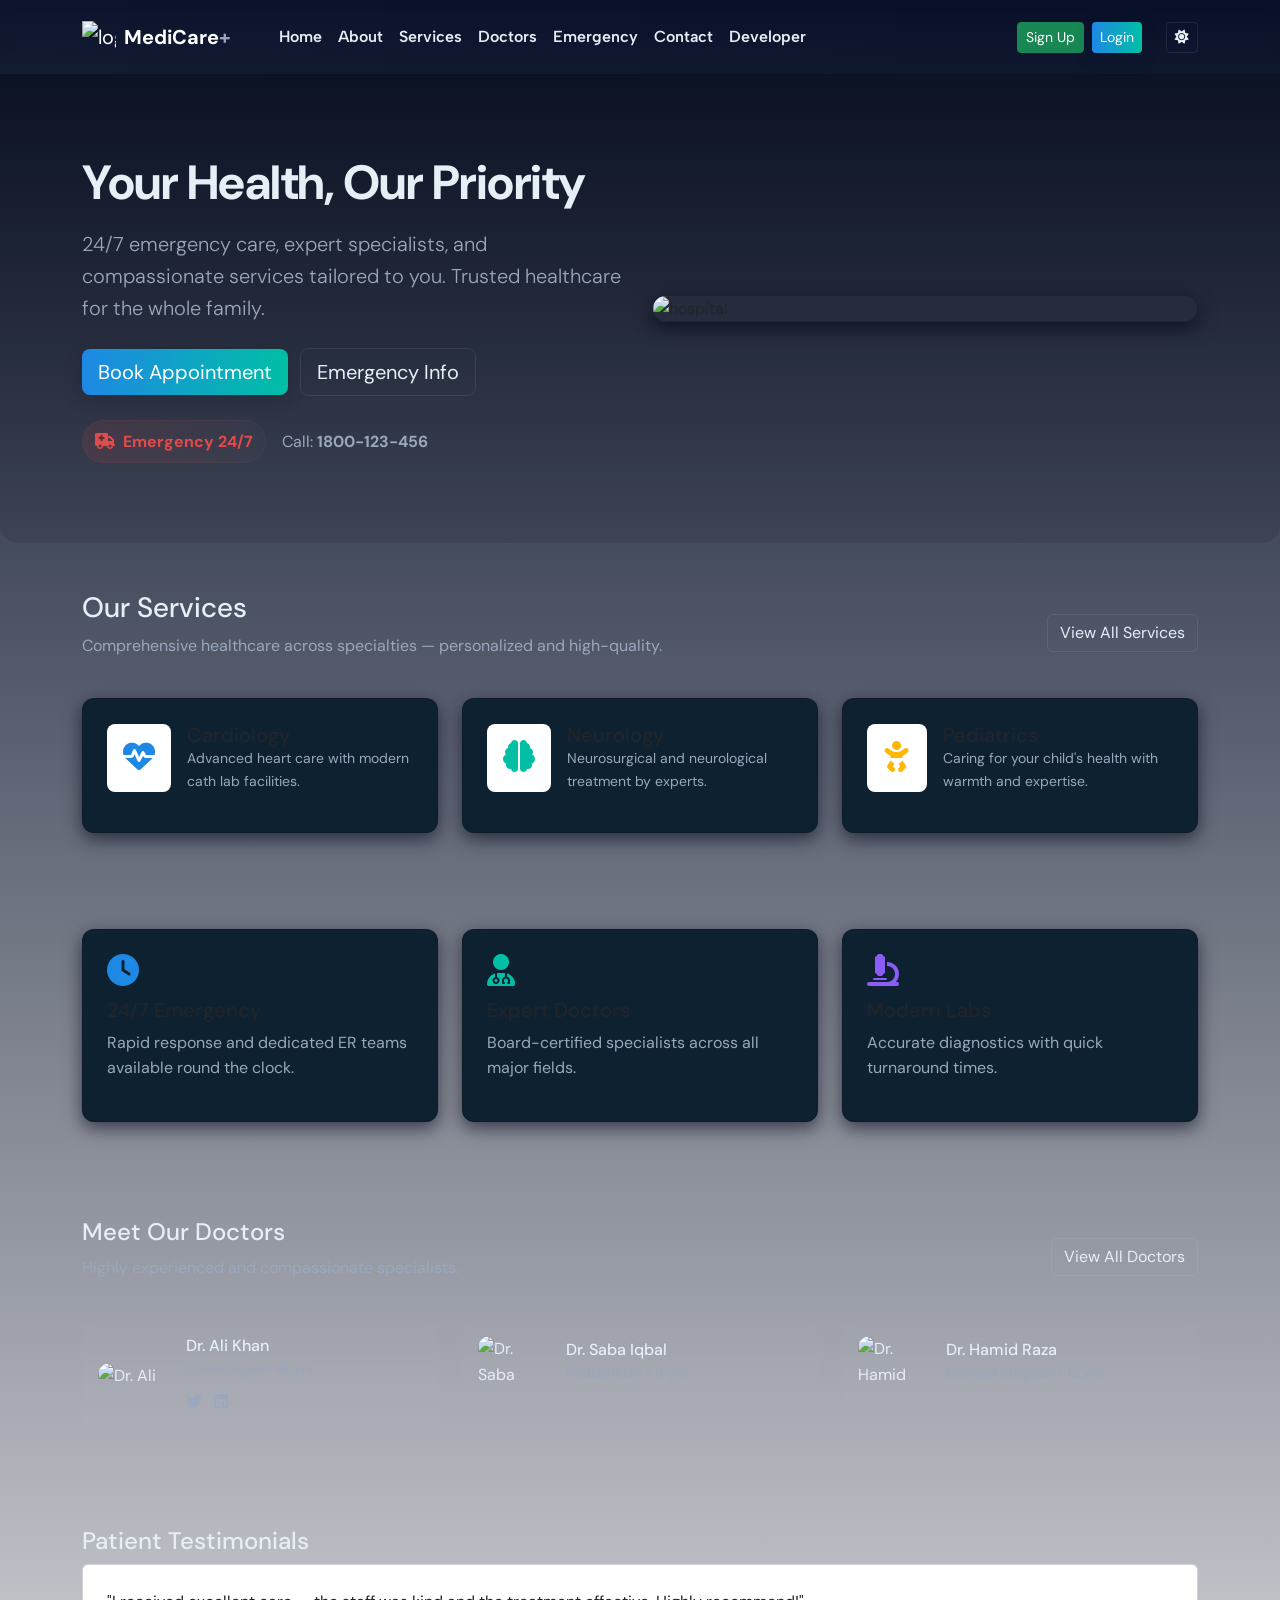
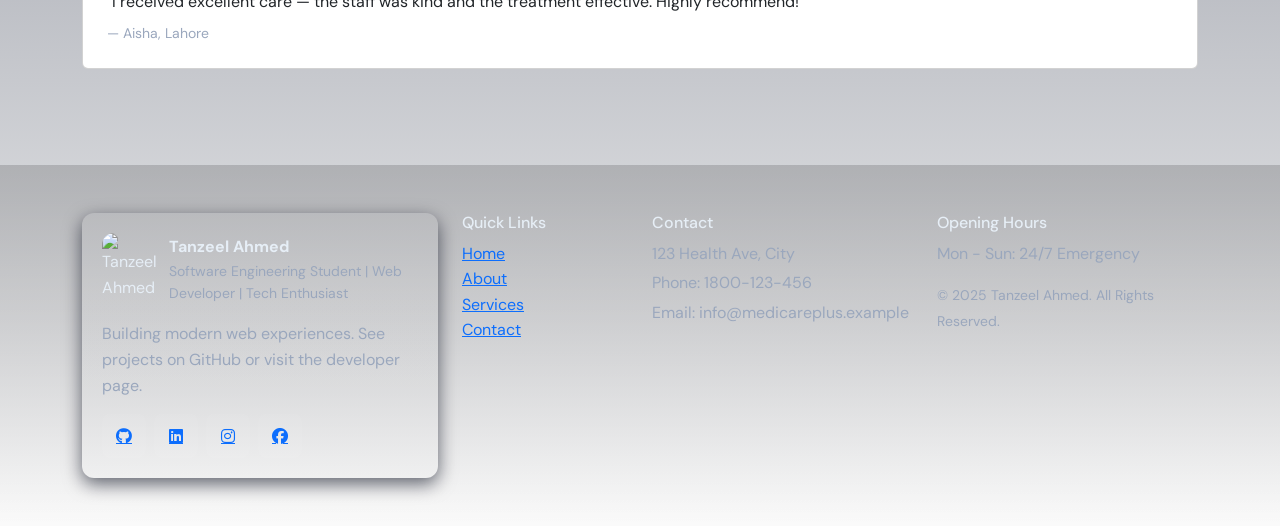
==== commit 91dddd6b: "docs" ====
--- a/index.html
+++ b/index.html
@@ -1,446 +1,386 @@
 <!doctype html>
 <html lang="en">
   <head>
-    <meta charset="UTF-8" />
-    <meta name="viewport" content="width=device-width, initial-scale=1.0" />
-    <title>MediCare Plus Hospital - Premium Healthcare</title>
+    <meta charset="utf-8" />
+    <meta name="viewport" content="width=device-width,initial-scale=1" />
+    <title>MediCare Plus — Your Health, Our Priority</title>
+
+    <!-- Google Fonts -->
+    <!-- Supreme Spihe & Zen Dot Z might not exist on Google Fonts; they are attempted here.
+       If unavailable, browser falls back to DM Sans / Albert Sans. -->
+    <link
+      href="https://fonts.googleapis.com/css2?family=DM+Sans:wght@400;700&family=Albert+Sans:wght@400;600&display=swap"
+      rel="stylesheet"
+    />
+
+    <!-- Bootstrap 5 -->
+    <link
+      href="https://cdn.jsdelivr.net/npm/bootstrap@5.3.2/dist/css/bootstrap.min.css"
+      rel="stylesheet"
+    />
+
+    <!-- Font Awesome -->
+    <link
+      href="https://cdnjs.cloudflare.com/ajax/libs/font-awesome/6.4.0/css/all.min.css"
+      rel="stylesheet"
+    />
+
+    <!-- AOS -->
+    <link href="https://unpkg.com/aos@2.3.1/dist/aos.css" rel="stylesheet" />
 
     <!-- Favicon -->
     <link
       rel="icon"
-      href="data:image/svg+xml,<svg xmlns='http://www.w3.org/2000/svg' viewBox='0 0 100 100'><rect fill='%234A90E2' width='100' height='100'/><text x='50' y='60' font-size='60' fill='white' text-anchor='middle' dy='.3em'>+</text></svg>"
-    />
-
-    <!-- Bootstrap 5 CSS -->
-    <link
-      href="https://cdn.jsdelivr.net/npm/bootstrap@5.3.0/dist/css/bootstrap.min.css"
-      rel="stylesheet"
-    />
-
-    <!-- Font Awesome 6 -->
-    <link
-      rel="stylesheet"
-      href="https://cdnjs.cloudflare.com/ajax/libs/font-awesome/6.4.0/css/all.min.css"
-    />
-
-    <!-- Google Fonts -->
-    <link rel="preconnect" href="https://fonts.googleapis.com" />
-    <link rel="preconnect" href="https://fonts.gstatic.com" crossorigin />
-    <link
-      href="https://fonts.googleapis.com/css2?family=Albert+Sans:wght@400;500;600;700&family=DM+Sans:wght@400;500;700&family=Playfair+Display:wght@700;800&family=Zen+Dots&display=swap"
-      rel="stylesheet"
-    />
-
-    <!-- AOS (Animate on Scroll) -->
-    <link
-      href="https://cdnjs.cloudflare.com/ajax/libs/aos/2.3.4/aos.css"
-      rel="stylesheet"
+      href="https://img.icons8.com/ios-filled/50/00aaff/hospital-cross.png"
     />
 
     <!-- Custom CSS -->
     <link rel="stylesheet" href="style.css" />
   </head>
   <body>
-    <!-- Scroll Progress Bar -->
-    <div class="scroll-progress"></div>
-
-    <!-- Navbar -->
-    <nav class="navbar navbar-expand-lg navbar-dark sticky-top">
+    <!-- Scroll progress -->
+    <div class="scroll-progress" id="scrollProgress"></div>
+
+    <!-- NAVBAR -->
+    <nav class="navbar navbar-expand-lg navbar-dark sticky-top py-3">
       <div class="container">
-        <a class="navbar-brand" href="index.html">
-          <i class="fas fa-hospital-user brand-icon"></i>
-          MediCare Plus
+        <a class="navbar-brand d-flex align-items-center" href="index.html">
+          <img
+            src="https://img.icons8.com/ios-filled/40/ffffff/hospital.png"
+            alt="logo"
+            style="width: 34px; margin-right: 8px"
+          />
+          <span class="fw-bold"
+            >MediCare<span class="text-muted-2">+</span></span
+          >
         </a>
+
         <button
           class="navbar-toggler"
           type="button"
           data-bs-toggle="collapse"
-          data-bs-target="#navbarNav"
-          aria-controls="navbarNav"
-          aria-expanded="false"
-          aria-label="Toggle navigation"
+          data-bs-target="#navMain"
         >
           <span class="navbar-toggler-icon"></span>
         </button>
-        <div class="collapse navbar-collapse" id="navbarNav">
-          <ul class="navbar-nav ms-auto">
+
+        <div class="collapse navbar-collapse" id="navMain">
+          <ul class="navbar-nav ms-4 me-auto">
             <li class="nav-item">
-              <a class="nav-link active" href="index.html">Home</a>
+              <a href="index.html" class="nav-link">Home</a>
             </li>
             <li class="nav-item">
-              <a class="nav-link" href="about.html">About</a>
+              <a href="about.html" class="nav-link">About</a>
             </li>
             <li class="nav-item">
-              <a class="nav-link" href="services.html">Services</a>
+              <a href="services.html" class="nav-link">Services</a>
             </li>
             <li class="nav-item">
-              <a class="nav-link" href="doctors.html">Doctors</a>
+              <a href="doctors.html" class="nav-link">Doctors</a>
             </li>
             <li class="nav-item">
-              <a class="nav-link" href="emergency.html">Emergency</a>
+              <a href="emergency.html" class="nav-link text-danger"
+                >Emergency</a
+              >
             </li>
             <li class="nav-item">
-              <a class="nav-link" href="contact.html">Contact</a>
+              <a href="contact.html" class="nav-link">Contact</a>
             </li>
             <li class="nav-item">
-              <a class="nav-link" href="developer.html">Developer</a>
+              <a href="developer.html" class="nav-link">Developer</a>
             </li>
           </ul>
-          <div class="navbar-icons">
-            <button class="theme-toggle" title="Toggle Theme">
-              <i class="fas fa-moon"></i>
+
+          <div id="authArea" class="d-flex align-items-center gap-2">
+            <!-- Filled by script.js -->
+          </div>
+
+          <div class="ms-3 d-flex align-items-center">
+            <button
+              id="themeToggleBtn"
+              class="btn btn-sm btn-outline-light ms-2"
+              title="Toggle theme"
+            >
+              <i class="fa-solid fa-sun"></i>
             </button>
-            <div id="authButtons" class="d-flex gap-2 ms-3">
-              <button
-                class="btn btn-light"
-                onclick="openSignupModal()"
-                style="padding: 0.5rem 1rem; font-size: 0.85rem"
+          </div>
+        </div>
+      </div>
+    </nav>
+
+    <!-- HERO -->
+    <header class="hero">
+      <div class="container">
+        <div class="row align-items-center gy-4">
+          <div class="col-lg-6" data-aos="fade-right">
+            <h1 class="hero-title display-5 mb-3">Your Health, Our Priority</h1>
+            <p class="lead text-muted-2">
+              24/7 emergency care, expert specialists, and compassionate
+              services tailored to you. Trusted healthcare for the whole family.
+            </p>
+            <div class="mt-4">
+              <a href="contact.html" class="btn btn-primary btn-lg me-2"
+                >Book Appointment</a
               >
-                <i class="fas fa-user-plus"></i> Sign Up
-              </button>
-              <button
-                class="btn btn-primary"
-                onclick="openLoginModal()"
-                style="padding: 0.5rem 1rem; font-size: 0.85rem"
+              <a href="emergency.html" class="btn btn-outline-light btn-lg"
+                >Emergency Info</a
               >
-                <i class="fas fa-sign-in-alt"></i> Login
-              </button>
-            </div>
-            <div
-              id="userInfo"
-              class="d-none align-items-center gap-2 ms-3"
-              style="min-width: 250px"
-            ></div>
-          </div>
-        </div>
-      </div>
-    </nav>
-
-    <!-- Hero Section -->
-    <section class="hero">
+            </div>
+            <div class="mt-4 d-flex gap-3 align-items-center">
+              <div class="emergency-badge">
+                <i class="fa-solid fa-ambulance"></i> Emergency 24/7
+              </div>
+              <div class="text-muted-2">
+                Call: <strong>1800-123-456</strong>
+              </div>
+            </div>
+          </div>
+
+          <div class="col-lg-6" data-aos="zoom-in">
+            <div class="card p-0 overflow-hidden" style="border-radius: 16px">
+              <img
+                src="https://source.unsplash.com/900x600/?hospital,doctors"
+                alt="hospital"
+                class="img-fluid w-100"
+              />
+            </div>
+          </div>
+        </div>
+      </div>
+    </header>
+
+    <!-- SERVICES OVERVIEW -->
+    <section class="py-5">
       <div class="container">
-        <div class="row align-items-center">
-          <div class="col-lg-6" data-aos="fade-up">
-            <div class="hero-content">
-              <h1>Your Health, Our Priority</h1>
-              <p class="hero-subtitle">
-                Comprehensive healthcare services with expert doctors and
-                state-of-the-art facilities.
+        <div class="row align-items-center mb-4">
+          <div class="col-md-8" data-aos="fade-up">
+            <h3>Our Services</h3>
+            <p class="text-muted-2">
+              Comprehensive healthcare across specialties — personalized and
+              high-quality.
+            </p>
+          </div>
+          <div class="col-md-4 text-md-end" data-aos="fade-left">
+            <a href="services.html" class="btn btn-outline-light"
+              >View All Services</a
+            >
+          </div>
+        </div>
+
+        <div class="row g-4">
+          <div class="col-md-4" data-aos="fade-up">
+            <div class="card custom p-4 h-100">
+              <div class="d-flex align-items-center gap-3 mb-3">
+                <div class="bg-white bg-opacity-5 p-3 rounded-3">
+                  <i
+                    class="fa-solid fa-heart-pulse fa-2x"
+                    style="color: var(--primary)"
+                  ></i>
+                </div>
+                <div>
+                  <h5 class="mb-0">Cardiology</h5>
+                  <p class="small text-muted-2 mb-0">
+                    Advanced heart care with modern cath lab facilities.
+                  </p>
+                </div>
+              </div>
+            </div>
+          </div>
+
+          <div class="col-md-4" data-aos="fade-up" data-aos-delay="80">
+            <div class="card custom p-4 h-100">
+              <div class="d-flex align-items-center gap-3 mb-3">
+                <div class="bg-white bg-opacity-5 p-3 rounded-3">
+                  <i
+                    class="fa-solid fa-brain fa-2x"
+                    style="color: var(--accent)"
+                  ></i>
+                </div>
+                <div>
+                  <h5 class="mb-0">Neurology</h5>
+                  <p class="small text-muted-2 mb-0">
+                    Neurosurgical and neurological treatment by experts.
+                  </p>
+                </div>
+              </div>
+            </div>
+          </div>
+
+          <div class="col-md-4" data-aos="fade-up" data-aos-delay="160">
+            <div class="card custom p-4 h-100">
+              <div class="d-flex align-items-center gap-3 mb-3">
+                <div class="bg-white bg-opacity-5 p-3 rounded-3">
+                  <i class="fa-solid fa-baby fa-2x" style="color: #ffb703"></i>
+                </div>
+                <div>
+                  <h5 class="mb-0">Pediatrics</h5>
+                  <p class="small text-muted-2 mb-0">
+                    Caring for your child's health with warmth and expertise.
+                  </p>
+                </div>
+              </div>
+            </div>
+          </div>
+        </div>
+      </div>
+    </section>
+
+    <!-- WHY CHOOSE US -->
+    <section class="py-5 bg-transparent">
+      <div class="container">
+        <div class="row g-4">
+          <div class="col-md-4" data-aos="fade-up">
+            <div class="card p-4 custom">
+              <div class="mb-2">
+                <i
+                  class="fa-solid fa-clock fa-2x"
+                  style="color: var(--primary)"
+                ></i>
+              </div>
+              <h5>24/7 Emergency</h5>
+              <p class="text-muted-2">
+                Rapid response and dedicated ER teams available round the clock.
               </p>
-              <div>
-                <button class="btn btn-primary" onclick="openSignupModal()">
-                  <i class="fas fa-calendar-alt"></i> Book Appointment
-                </button>
-                <button class="btn btn-outline">
-                  <i class="fas fa-info-circle"></i> Learn More
-                </button>
-              </div>
-            </div>
-          </div>
-          <div class="col-lg-6" data-aos="fade-left">
-            <div class="hero-image">
-              <img
-                src="https://source.unsplash.com/500x500/?doctor,hospital"
-                alt="Healthcare Professional"
-                class="rounded-lg shadow-lg"
-              />
+            </div>
+          </div>
+          <div class="col-md-4" data-aos="fade-up" data-aos-delay="80">
+            <div class="card p-4 custom">
+              <div class="mb-2">
+                <i
+                  class="fa-solid fa-user-doctor fa-2x"
+                  style="color: var(--accent)"
+                ></i>
+              </div>
+              <h5>Expert Doctors</h5>
+              <p class="text-muted-2">
+                Board-certified specialists across all major fields.
+              </p>
+            </div>
+          </div>
+          <div class="col-md-4" data-aos="fade-up" data-aos-delay="160">
+            <div class="card p-4 custom">
+              <div class="mb-2">
+                <i
+                  class="fa-solid fa-microscope fa-2x"
+                  style="color: #8b5cf6"
+                ></i>
+              </div>
+              <h5>Modern Labs</h5>
+              <p class="text-muted-2">
+                Accurate diagnostics with quick turnaround times.
+              </p>
             </div>
           </div>
         </div>
       </div>
     </section>
 
-    <!-- Why Choose Us -->
-    <section
-      class="py-5"
-      style="
-        background: var(--surface-color);
-        border-top: 1px solid var(--border-color);
-      "
-    >
+    <!-- MEET OUR DOCTORS -->
+    <section class="py-5">
       <div class="container">
-        <div class="section-header">
-          <h2 class="section-title">Why Choose MediCare Plus?</h2>
-          <p class="section-subtitle">
-            Excellence in healthcare delivery with a patient-first approach
-          </p>
-        </div>
-        <div class="grid grid-3">
-          <div class="card" data-aos="fade-up" data-aos-delay="100">
-            <div class="card-content">
-              <div class="card-icon">
-                <i class="fas fa-user-md"></i>
-              </div>
-              <h5 class="card-title">Expert Doctors</h5>
-              <p class="card-text">
-                Board-certified specialists with 20+ years of experience in
-                their respective fields.
-              </p>
-            </div>
-          </div>
-          <div class="card" data-aos="fade-up" data-aos-delay="200">
-            <div class="card-content">
-              <div class="card-icon">
-                <i class="fas fa-flask-vial"></i>
-              </div>
-              <h5 class="card-title">Advanced Technology</h5>
-              <p class="card-text">
-                Latest medical equipment and diagnostic tools for accurate
-                diagnosis and treatment.
-              </p>
-            </div>
-          </div>
-          <div class="card" data-aos="fade-up" data-aos-delay="300">
-            <div class="card-content">
-              <div class="card-icon">
-                <i class="fas fa-clock"></i>
-              </div>
-              <h5 class="card-title">24/7 Support</h5>
-              <p class="card-text">
-                Round-the-clock emergency services with dedicated ambulance
-                fleet and trained staff.
-              </p>
+        <div class="row align-items-center mb-4">
+          <div class="col-md-8" data-aos="fade-up">
+            <h4>Meet Our Doctors</h4>
+            <p class="text-muted-2">
+              Highly experienced and compassionate specialists.
+            </p>
+          </div>
+          <div class="col-md-4 text-md-end" data-aos="fade-left">
+            <a href="doctors.html" class="btn btn-outline-light"
+              >View All Doctors</a
+            >
+          </div>
+        </div>
+
+        <div class="row g-4">
+          <!-- doctor sample cards -->
+          <div class="col-md-4" data-aos="fade-up">
+            <div class="doctor-card p-3">
+              <div class="d-flex gap-3 align-items-center">
+                <img
+                  src="https://source.unsplash.com/120x120/?doctor,man"
+                  alt="Dr. Ali"
+                  style="width: 72px; border-radius: 12px"
+                />
+                <div>
+                  <h6 class="mb-0">Dr. Ali Khan</h6>
+                  <small class="text-muted-2">Cardiologist • 15 yrs</small>
+                  <div class="mt-2">
+                    <a href="#" class="me-2 text-muted-2"
+                      ><i class="fa-brands fa-twitter"></i
+                    ></a>
+                    <a href="#" class="me-2 text-muted-2"
+                      ><i class="fa-brands fa-linkedin"></i
+                    ></a>
+                  </div>
+                </div>
+              </div>
+            </div>
+          </div>
+
+          <div class="col-md-4" data-aos="fade-up" data-aos-delay="80">
+            <div class="doctor-card p-3">
+              <div class="d-flex gap-3 align-items-center">
+                <img
+                  src="https://source.unsplash.com/120x120/?doctor,woman"
+                  alt="Dr. Saba"
+                  style="width: 72px; border-radius: 12px"
+                />
+                <div>
+                  <h6 class="mb-0">Dr. Saba Iqbal</h6>
+                  <small class="text-muted-2">Pediatrician • 9 yrs</small>
+                </div>
+              </div>
+            </div>
+          </div>
+
+          <div class="col-md-4" data-aos="fade-up" data-aos-delay="160">
+            <div class="doctor-card p-3">
+              <div class="d-flex gap-3 align-items-center">
+                <img
+                  src="https://source.unsplash.com/120x120/?surgeon"
+                  alt="Dr. Hamid"
+                  style="width: 72px; border-radius: 12px"
+                />
+                <div>
+                  <h6 class="mb-0">Dr. Hamid Raza</h6>
+                  <small class="text-muted-2">General Surgeon • 12 yrs</small>
+                </div>
+              </div>
             </div>
           </div>
         </div>
       </div>
     </section>
 
-    <!-- Services Overview -->
-    <section>
+    <!-- TESTIMONIALS -->
+    <section class="py-5 bg-transparent">
       <div class="container">
-        <div class="section-header">
-          <h2 class="section-title">Our Services</h2>
-          <p class="section-subtitle">
-            Comprehensive medical services designed for your wellbeing
-          </p>
-        </div>
-        <div class="grid">
-          <div class="service-card" data-aos="zoom-in" data-aos-delay="100">
-            <div class="service-icon">
-              <i class="fas fa-heart"></i>
-            </div>
-            <h5 class="service-title">Cardiology</h5>
-            <p>Specialized cardiac care and interventional procedures</p>
-          </div>
-          <div class="service-card" data-aos="zoom-in" data-aos-delay="150">
-            <div class="service-icon">
-              <i class="fas fa-brain"></i>
-            </div>
-            <h5 class="service-title">Neurology</h5>
-            <p>Brain and nervous system disorder treatment</p>
-          </div>
-          <div class="service-card" data-aos="zoom-in" data-aos-delay="200">
-            <div class="service-icon">
-              <i class="fas fa-bone"></i>
-            </div>
-            <h5 class="service-title">Orthopedics</h5>
-            <p>Bone and joint injury specialist care</p>
-          </div>
-          <div class="service-card" data-aos="zoom-in" data-aos-delay="250">
-            <div class="service-icon">
-              <i class="fas fa-baby"></i>
-            </div>
-            <h5 class="service-title">Pediatrics</h5>
-            <p>Specialized care for infants and children</p>
-          </div>
-        </div>
-        <div class="text-center mt-5">
-          <a href="services.html" class="btn btn-primary">
-            <i class="fas fa-arrow-right"></i> View All Services
-          </a>
-        </div>
-      </div>
-    </section>
-
-    <!-- Featured Doctors -->
-    <section
-      style="
-        background: var(--surface-color);
-        border-top: 1px solid var(--border-color);
-      "
-    >
-      <div class="container">
-        <div class="section-header">
-          <h2 class="section-title">Meet Our Doctors</h2>
-          <p class="section-subtitle">
-            Highly qualified healthcare professionals dedicated to your care
-          </p>
-        </div>
-        <div class="grid">
-          <div class="doctor-card" data-aos="fade-up" data-aos-delay="100">
-            <div class="doctor-image">
-              <img
-                src="https://source.unsplash.com/400x300/?doctor,man"
-                alt="Dr. James Anderson"
-              />
-            </div>
-            <div class="doctor-info">
-              <h5 class="doctor-name">Dr. James Anderson</h5>
-              <p class="doctor-specialty">Cardiology</p>
-              <p class="doctor-experience">
-                <i class="fas fa-briefcase"></i> 15 years experience
-              </p>
-              <div class="doctor-socials">
-                <a href="#" title="Linkedin"><i class="fab fa-linkedin"></i></a>
-                <a href="#" title="Twitter"><i class="fab fa-twitter"></i></a>
-                <a href="#" title="Email"><i class="fas fa-envelope"></i></a>
-              </div>
-            </div>
-          </div>
-          <div class="doctor-card" data-aos="fade-up" data-aos-delay="200">
-            <div class="doctor-image">
-              <img
-                src="https://source.unsplash.com/400x300/?doctor,woman"
-                alt="Dr. Sarah Johnson"
-              />
-            </div>
-            <div class="doctor-info">
-              <h5 class="doctor-name">Dr. Sarah Johnson</h5>
-              <p class="doctor-specialty">Neurology</p>
-              <p class="doctor-experience">
-                <i class="fas fa-briefcase"></i> 12 years experience
-              </p>
-              <div class="doctor-socials">
-                <a href="#" title="Linkedin"><i class="fab fa-linkedin"></i></a>
-                <a href="#" title="Twitter"><i class="fab fa-twitter"></i></a>
-                <a href="#" title="Email"><i class="fas fa-envelope"></i></a>
-              </div>
-            </div>
-          </div>
-          <div class="doctor-card" data-aos="fade-up" data-aos-delay="300">
-            <div class="doctor-image">
-              <img
-                src="https://source.unsplash.com/400x300/?doctor,male"
-                alt="Dr. Michael Chen"
-              />
-            </div>
-            <div class="doctor-info">
-              <h5 class="doctor-name">Dr. Michael Chen</h5>
-              <p class="doctor-specialty">Orthopedics</p>
-              <p class="doctor-experience">
-                <i class="fas fa-briefcase"></i> 18 years experience
-              </p>
-              <div class="doctor-socials">
-                <a href="#" title="Linkedin"><i class="fab fa-linkedin"></i></a>
-                <a href="#" title="Twitter"><i class="fab fa-twitter"></i></a>
-                <a href="#" title="Email"><i class="fas fa-envelope"></i></a>
-              </div>
-            </div>
-          </div>
-        </div>
-        <div class="text-center mt-5">
-          <a href="doctors.html" class="btn btn-primary">
-            <i class="fas fa-users"></i> View All Doctors
-          </a>
-        </div>
-      </div>
-    </section>
-
-    <!-- Statistics -->
-    <section
-      style="background: var(--gradient-primary); color: white; padding: 60px 0"
-    >
-      <div class="container">
-        <div class="row text-center">
-          <div class="col-md-3" data-aos="fade-up" data-aos-delay="100">
-            <div class="stat-item">
-              <div class="stat-number" data-target="50000">0</div>
-              <div class="stat-label">Happy Patients</div>
-            </div>
-          </div>
-          <div class="col-md-3" data-aos="fade-up" data-aos-delay="200">
-            <div class="stat-item">
-              <div class="stat-number" data-target="150">0</div>
-              <div class="stat-label">Expert Doctors</div>
-            </div>
-          </div>
-          <div class="col-md-3" data-aos="fade-up" data-aos-delay="300">
-            <div class="stat-item">
-              <div class="stat-number" data-target="25">0</div>
-              <div class="stat-label">Medical Departments</div>
-            </div>
-          </div>
-          <div class="col-md-3" data-aos="fade-up" data-aos-delay="400">
-            <div class="stat-item">
-              <div class="stat-number" data-target="15">0</div>
-              <div class="stat-label">Years of Excellence</div>
-            </div>
-          </div>
-        </div>
-      </div>
-    </section>
-
-    <!-- Testimonials -->
-    <section
-      style="
-        background: var(--surface-color);
-        border-top: 1px solid var(--border-color);
-      "
-    >
-      <div class="container">
-        <div class="section-header">
-          <h2 class="section-title">What Our Patients Say</h2>
-          <p class="section-subtitle">
-            Hear from those who trust us with their health
-          </p>
-        </div>
+        <h4 data-aos="fade-up">Patient Testimonials</h4>
         <div
           id="testimonialCarousel"
           class="carousel slide"
           data-bs-ride="carousel"
           data-aos="fade-up"
+          data-aos-delay="80"
         >
           <div class="carousel-inner">
             <div class="carousel-item active">
-              <div class="testimonial-card mx-auto" style="max-width: 600px">
-                <div class="testimonial-stars">
-                  <i class="fas fa-star"></i>
-                  <i class="fas fa-star"></i>
-                  <i class="fas fa-star"></i>
-                  <i class="fas fa-star"></i>
-                  <i class="fas fa-star"></i>
-                </div>
-                <p class="testimonial-text">
-                  "The care I received at MediCare Plus was exceptional. The
-                  doctors and staff are highly professional and compassionate. I
-                  recommend them to all my family and friends."
+              <div class="card p-4">
+                <p class="mb-2">
+                  "I received excellent care — the staff was kind and the
+                  treatment effective. Highly recommend!"
                 </p>
-                <p class="testimonial-author">— John Michael, Patient</p>
+                <small class="text-muted-2">— Aisha, Lahore</small>
               </div>
             </div>
             <div class="carousel-item">
-              <div class="testimonial-card mx-auto" style="max-width: 600px">
-                <div class="testimonial-stars">
-                  <i class="fas fa-star"></i>
-                  <i class="fas fa-star"></i>
-                  <i class="fas fa-star"></i>
-                  <i class="fas fa-star"></i>
-                  <i class="fas fa-star"></i>
-                </div>
-                <p class="testimonial-text">
-                  "Outstanding medical facilities and expert consultation. The
-                  hospital staff made my entire treatment process smooth and
-                  stress-free. Truly grateful!"
+              <div class="card p-4">
+                <p class="mb-2">
+                  "Fast ER service and experienced doctors helped save my
+                  father's life. Grateful."
                 </p>
-                <p class="testimonial-author">— Emma Watson, Patient</p>
-              </div>
-            </div>
-            <div class="carousel-item">
-              <div class="testimonial-card mx-auto" style="max-width: 600px">
-                <div class="testimonial-stars">
-                  <i class="fas fa-star"></i>
-                  <i class="fas fa-star"></i>
-                  <i class="fas fa-star"></i>
-                  <i class="fas fa-star"></i>
-                  <i class="fas fa-star"></i>
-                </div>
-                <p class="testimonial-text">
-                  "Best hospital in the city! The doctors are incredibly skilled
-                  and the nursing staff is very caring. I felt safe and
-                  well-taken care of throughout my stay."
-                </p>
-                <p class="testimonial-author">— Robert Johnson, Patient</p>
+                <small class="text-muted-2">— Mohammad, Islamabad</small>
               </div>
             </div>
           </div>
@@ -450,7 +390,7 @@
             data-bs-target="#testimonialCarousel"
             data-bs-slide="prev"
           >
-            <i class="fas fa-chevron-left"></i>
+            <span class="carousel-control-prev-icon"></span>
           </button>
           <button
             class="carousel-control-next"
@@ -458,311 +398,243 @@
             data-bs-target="#testimonialCarousel"
             data-bs-slide="next"
           >
-            <i class="fas fa-chevron-right"></i>
+            <span class="carousel-control-next-icon"></span>
           </button>
         </div>
       </div>
     </section>
 
-    <!-- CTA Section -->
-    <section
-      style="
-        background: var(--gradient-secondary);
-        color: white;
-        text-align: center;
-        padding: 80px 0;
-      "
-    >
-      <div class="container" data-aos="fade-up">
-        <h2>Ready to Take Care of Your Health?</h2>
-        <p style="font-size: 1.2rem; margin: 1rem 0 2rem">
-          Book an appointment with our expert doctors today
-        </p>
-        <div>
-          <button
-            class="btn btn-primary"
-            onclick="openSignupModal()"
-            style="color: white; border: none"
-          >
-            <i class="fas fa-calendar-check"></i> Schedule Now
-          </button>
-          <a
-            href="contact.html"
-            class="btn btn-outline"
-            style="border-color: white; color: white"
-          >
-            <i class="fas fa-phone"></i> Contact Us
-          </a>
-        </div>
-      </div>
-    </section>
-
-    <!-- Footer -->
-    <footer class="footer">
+    <!-- FOOTER (enhanced with developer branding) -->
+    <footer class="site-footer">
       <div class="container">
-        <div class="developer-profile" data-aos="fade-up">
-          <div class="developer-avatar">
-            <i class="fas fa-code"></i>
-          </div>
-          <div class="developer-name">Tanzeel Ahmed</div>
-          <div class="developer-tagline">
-            Software Engineering Student | Web Developer | Tech Enthusiast
-          </div>
-          <div class="social-links">
-            <a
-              href="https://www.linkedin.com/in/tanzeel-ahmed-b21288397/"
-              target="_blank"
-              class="social-link"
-              title="LinkedIn"
-            >
-              <i class="fab fa-linkedin-in"></i>
-            </a>
-            <a
-              href="https://github.com/Tanzeel804"
-              target="_blank"
-              class="social-link"
-              title="GitHub"
-            >
-              <i class="fab fa-github"></i>
-            </a>
-            <a
-              href="https://www.instagram.com/tanzeelahmedpov/"
-              target="_blank"
-              class="social-link"
-              title="Instagram"
-            >
-              <i class="fab fa-instagram"></i>
-            </a>
-            <a
-              href="https://www.facebook.com/tanzeelahmedpov"
-              target="_blank"
-              class="social-link"
-              title="Facebook"
-            >
-              <i class="fab fa-facebook-f"></i>
-            </a>
-          </div>
-          <p style="font-size: 0.9rem; color: var(--text-muted)">
-            Check out more projects on
-            <a
-              href="https://github.com/Tanzeel804"
-              target="_blank"
-              style="color: var(--primary-color)"
-              >GitHub</a
-            >
-            |
-            <a
-              href="https://tanzeel804.github.io/portfolio-main/"
-              target="_blank"
-              style="color: var(--primary-color)"
-              >Visit Portfolio</a
-            >
-          </p>
-        </div>
-        <div class="footer-content">
-          <div class="footer-section">
-            <h5>Hospital</h5>
-            <ul>
+        <div class="row gy-4">
+          <div class="col-lg-4">
+            <div class="footer-card">
+              <div class="d-flex align-items-center">
+                <img
+                  src="https://via.placeholder.com/100x100?text=TA"
+                  alt="Tanzeel Ahmed"
+                  style="
+                    width: 72px;
+                    height: 72px;
+                    border-radius: 12px;
+                    margin-right: 12px;
+                  "
+                />
+                <div>
+                  <strong>Tanzeel Ahmed</strong>
+                  <div class="small text-muted-2">
+                    Software Engineering Student | Web Developer | Tech
+                    Enthusiast
+                  </div>
+                </div>
+              </div>
+              <p class="mt-3 text-muted-2">
+                Building modern web experiences. See projects on GitHub or visit
+                the developer page.
+              </p>
+              <div class="d-flex mt-3">
+                <a
+                  class="social-icon"
+                  href="https://github.com/Tanzeel804"
+                  target="_blank"
+                  rel="noreferrer"
+                  ><i class="fa-brands fa-github"></i
+                ></a>
+                <a
+                  class="social-icon"
+                  href="https://www.linkedin.com/in/tanzeel-ahmed-b21288397/"
+                  target="_blank"
+                  rel="noreferrer"
+                  ><i class="fa-brands fa-linkedin"></i
+                ></a>
+                <a
+                  class="social-icon"
+                  href="https://www.instagram.com/tanzeelahmedpov/"
+                  target="_blank"
+                  rel="noreferrer"
+                  ><i class="fa-brands fa-instagram"></i
+                ></a>
+                <a
+                  class="social-icon"
+                  href="https://www.facebook.com/tanzeelahmedpov"
+                  target="_blank"
+                  rel="noreferrer"
+                  ><i class="fa-brands fa-facebook"></i
+                ></a>
+              </div>
+            </div>
+          </div>
+
+          <div class="col-lg-2">
+            <h6>Quick Links</h6>
+            <ul class="list-unstyled text-muted-2">
               <li><a href="index.html">Home</a></li>
-              <li><a href="about.html">About Us</a></li>
+              <li><a href="about.html">About</a></li>
               <li><a href="services.html">Services</a></li>
-              <li><a href="doctors.html">Doctors</a></li>
+              <li><a href="contact.html">Contact</a></li>
             </ul>
           </div>
-          <div class="footer-section">
-            <h5>Services</h5>
-            <ul>
-              <li><a href="services.html">Cardiology</a></li>
-              <li><a href="services.html">Neurology</a></li>
-              <li><a href="services.html">Orthopedics</a></li>
-              <li><a href="services.html">Pediatrics</a></li>
-            </ul>
-          </div>
-          <div class="footer-section">
-            <h5>Emergency</h5>
-            <ul>
-              <li><a href="emergency.html">24/7 Services</a></li>
-              <li><a href="emergency.html">Ambulance</a></li>
-              <li><a href="emergency.html">Emergency Contact</a></li>
-              <li><a href="contact.html">Quick Support</a></li>
-            </ul>
-          </div>
-          <div class="footer-section">
-            <h5>Contact</h5>
-            <ul>
-              <li>
-                <i class="fas fa-map-marker-alt"></i> 123 Hospital St, City
-              </li>
-              <li><i class="fas fa-phone"></i> +1 800-123-4567</li>
-              <li><i class="fas fa-envelope"></i> info@medicarplus.com</li>
-              <li><i class="fas fa-clock"></i> 24/7 Available</li>
-            </ul>
-          </div>
-        </div>
-        <div class="footer-bottom">
-          <div class="footer-copyright">
-            &copy; 2025 Tanzeel Ahmed. All Rights Reserved. | MediCare Plus
-            Hospital
-          </div>
-          <button class="back-to-top" title="Back to Top">
-            <i class="fas fa-chevron-up"></i>
-          </button>
+
+          <div class="col-lg-3">
+            <h6>Contact</h6>
+            <p class="text-muted-2 mb-1">123 Health Ave, City</p>
+            <p class="text-muted-2 mb-1">Phone: 1800-123-456</p>
+            <p class="text-muted-2 mb-0">Email: info@medicareplus.example</p>
+          </div>
+
+          <div class="col-lg-3">
+            <h6>Opening Hours</h6>
+            <p class="text-muted-2 mb-0">Mon - Sun: 24/7 Emergency</p>
+            <div class="mt-3">
+              <small class="text-muted-2"
+                >© 2025 Tanzeel Ahmed. All Rights Reserved.</small
+              >
+            </div>
+          </div>
         </div>
       </div>
     </footer>
 
-    <!-- Auth Modals -->
-    <!-- Signup Modal -->
+    <!-- Back to top -->
+    <button id="backToTop" class="btn btn-primary" title="Back to top">
+      <i class="fa-solid fa-arrow-up"></i>
+    </button>
+
+    <!-- SIGNUP Modal -->
+    <div class="modal fade" id="signupModal" tabindex="-1" aria-hidden="true">
+      <div class="modal-dialog modal-dialog-centered">
+        <div class="modal-content">
+          <form id="signupForm">
+            <div class="modal-header">
+              <h5 class="modal-title">Sign Up</h5>
+              <button
+                type="button"
+                class="btn-close"
+                data-bs-dismiss="modal"
+              ></button>
+            </div>
+            <div class="modal-body">
+              <div class="mb-3">
+                <label class="form-label">Full Name</label
+                ><input id="signupName" class="form-control" required />
+              </div>
+              <div class="mb-3">
+                <label class="form-label">Email</label
+                ><input
+                  id="signupEmail"
+                  type="email"
+                  class="form-control"
+                  required
+                />
+              </div>
+              <div class="mb-3">
+                <label class="form-label">Password</label
+                ><input
+                  id="signupPassword"
+                  type="password"
+                  class="form-control"
+                  required
+                />
+              </div>
+              <div class="mb-3">
+                <label class="form-label">Confirm Password</label
+                ><input
+                  id="signupPassword2"
+                  type="password"
+                  class="form-control"
+                  required
+                />
+              </div>
+            </div>
+            <div class="modal-footer">
+              <button
+                class="btn btn-secondary"
+                data-bs-dismiss="modal"
+                type="button"
+              >
+                Cancel
+              </button>
+              <button class="btn btn-primary" type="submit">
+                Create Account
+              </button>
+            </div>
+          </form>
+        </div>
+      </div>
+    </div>
+
+    <!-- LOGIN Modal -->
+    <div class="modal fade" id="loginModal" tabindex="-1" aria-hidden="true">
+      <div class="modal-dialog modal-dialog-centered">
+        <div class="modal-content">
+          <form id="loginForm">
+            <div class="modal-header">
+              <h5 class="modal-title">Login</h5>
+              <button
+                type="button"
+                class="btn-close"
+                data-bs-dismiss="modal"
+              ></button>
+            </div>
+            <div class="modal-body">
+              <div class="mb-3">
+                <label class="form-label">Email</label
+                ><input
+                  id="loginEmail"
+                  type="email"
+                  class="form-control"
+                  required
+                />
+              </div>
+              <div class="mb-3">
+                <label class="form-label">Password</label
+                ><input
+                  id="loginPassword"
+                  type="password"
+                  class="form-control"
+                  required
+                />
+              </div>
+            </div>
+            <div class="modal-footer">
+              <button
+                class="btn btn-secondary"
+                data-bs-dismiss="modal"
+                type="button"
+              >
+                Cancel
+              </button>
+              <button class="btn btn-primary" type="submit">Login</button>
+            </div>
+          </form>
+        </div>
+      </div>
+    </div>
+
+    <!-- Contact Success Modal -->
     <div
       class="modal fade"
-      id="signupModal"
+      id="contactSuccessModal"
       tabindex="-1"
-      aria-labelledby="signupModalLabel"
       aria-hidden="true"
     >
-      <div class="modal-dialog">
-        <div class="modal-content">
-          <div class="modal-header">
-            <h5 class="modal-title" id="signupModalLabel">Create Account</h5>
-            <button
-              type="button"
-              class="btn-close"
-              data-bs-dismiss="modal"
-              aria-label="Close"
-            ></button>
-          </div>
-          <div class="modal-body">
-            <div id="signupMessages"></div>
-            <form id="signupForm">
-              <div class="mb-3">
-                <label for="signupName" class="form-label">Full Name</label>
-                <input
-                  type="text"
-                  class="form-control"
-                  id="signupName"
-                  required
-                />
-              </div>
-              <div class="mb-3">
-                <label for="signupEmail" class="form-label"
-                  >Email Address</label
-                >
-                <input
-                  type="email"
-                  class="form-control"
-                  id="signupEmail"
-                  required
-                />
-              </div>
-              <div class="mb-3">
-                <label for="signupPassword" class="form-label">Password</label>
-                <input
-                  type="password"
-                  class="form-control"
-                  id="signupPassword"
-                  required
-                />
-              </div>
-              <div class="mb-3">
-                <label for="signupConfirmPassword" class="form-label"
-                  >Confirm Password</label
-                >
-                <input
-                  type="password"
-                  class="form-control"
-                  id="signupConfirmPassword"
-                  required
-                />
-              </div>
-              <button type="submit" class="btn btn-primary w-100">
-                <i class="fas fa-user-plus"></i> Create Account
-              </button>
-            </form>
-            <p class="text-center mt-3">
-              Already have an account?
-              <a href="#" data-bs-dismiss="modal" onclick="openLoginModal()"
-                >Login here</a
-              >
-            </p>
+      <div class="modal-dialog modal-dialog-centered">
+        <div class="modal-content p-4">
+          <div class="text-center">
+            <h5>Thank you!</h5>
+            <p>We received your message and will contact you soon.</p>
+            <button class="btn btn-primary" data-bs-dismiss="modal">
+              Close
+            </button>
           </div>
         </div>
       </div>
     </div>
 
-    <!-- Login Modal -->
-    <div
-      class="modal fade"
-      id="loginModal"
-      tabindex="-1"
-      aria-labelledby="loginModalLabel"
-      aria-hidden="true"
-    >
-      <div class="modal-dialog">
-        <div class="modal-content">
-          <div class="modal-header">
-            <h5 class="modal-title" id="loginModalLabel">
-              Login to Your Account
-            </h5>
-            <button
-              type="button"
-              class="btn-close"
-              data-bs-dismiss="modal"
-              aria-label="Close"
-            ></button>
-          </div>
-          <div class="modal-body">
-            <div id="loginMessages"></div>
-            <form id="loginForm">
-              <div class="mb-3">
-                <label for="loginEmail" class="form-label">Email Address</label>
-                <input
-                  type="email"
-                  class="form-control"
-                  id="loginEmail"
-                  required
-                />
-              </div>
-              <div class="mb-3">
-                <label for="loginPassword" class="form-label">Password</label>
-                <input
-                  type="password"
-                  class="form-control"
-                  id="loginPassword"
-                  required
-                />
-              </div>
-              <div class="mb-3 form-check">
-                <input
-                  type="checkbox"
-                  class="form-check-input"
-                  id="rememberMe"
-                />
-                <label class="form-check-label" for="rememberMe">
-                  Remember me
-                </label>
-              </div>
-              <button type="submit" class="btn btn-primary w-100">
-                <i class="fas fa-sign-in-alt"></i> Login
-              </button>
-            </form>
-            <p class="text-center mt-3">
-              Don't have an account?
-              <a href="#" data-bs-dismiss="modal" onclick="openSignupModal()"
-                >Sign up here</a
-              >
-            </p>
-          </div>
-        </div>
-      </div>
-    </div>
-
-    <!-- Bootstrap JS -->
-    <script src="https://cdn.jsdelivr.net/npm/bootstrap@5.3.0/dist/js/bootstrap.bundle.min.js"></script>
-
-    <!-- AOS JS -->
-    <script src="https://cdnjs.cloudflare.com/ajax/libs/aos/2.3.4/aos.js"></script>
-
-    <!-- Custom JS -->
+    <!-- Scripts -->
+    <script src="https://cdn.jsdelivr.net/npm/bootstrap@5.3.2/dist/js/bootstrap.bundle.min.js"></script>
+    <script src="https://unpkg.com/aos@2.3.1/dist/aos.js"></script>
     <script src="script.js"></script>
   </body>
 </html>
--- a/style.css
+++ b/style.css
@@ -1,1257 +1,256 @@
-/* ============================================
-   MEDICARE PLUS HOSPITAL - PREMIUM WEBSITE
-   Developer: Tanzeel Ahmed
-   ============================================= */
-
-/* ============================================
-   GOOGLE FONTS IMPORT
-   ============================================= */
-@import url('https://fonts.googleapis.com/css2?family=DM+Sans:wght@400;500;700&family=Albert+Sans:wght@400;500;700&family=Zen+Dots&display=swap');
-
-/* Custom font import via CSS */
-@font-face {
-    font-family: 'Supreme';
-    src: url('https://fonts.googleapis.com/css2?family=Playfair+Display:wght@700;800&display=swap');
-}
-
-/* ============================================
-   CSS VARIABLES - THEME SYSTEM
-   ============================================= */
+/* style.css
+   Main styles, theme variables, responsive rules, footer + components
+*/
+
+/* ---------------------------
+   THEME VARIABLES (default: dark)
+   --------------------------- */
 :root {
-    /* Dark Theme (Default) */
-    --primary-color: #4A90E2;
-    --secondary-color: #7CB342;
-    --accent-color: #FF6B6B;
-    --background-color: #0a0e27;
-    --surface-color: #1a1f3a;
-    --text-color: #e8eef7;
-    --text-muted: #a0a9c9;
-    --border-color: #2a3f5f;
-    --shadow-color: rgba(0, 0, 0, 0.3);
-    --success-color: #7CB342;
-    --danger-color: #FF6B6B;
-    --warning-color: #FFA726;
-    --info-color: #4A90E2;
-    
-    /* Gradients */
-    --gradient-primary: linear-gradient(135deg, #4A90E2 0%, #357ABD 100%);
-    --gradient-secondary: linear-gradient(135deg, #7CB342 0%, #689F38 100%);
-    --gradient-accent: linear-gradient(135deg, #FF6B6B 0%, #E53935 100%);
-    --gradient-dark: linear-gradient(135deg, #1a1f3a 0%, #0a0e27 100%);
-    
-    /* Fonts */
-    --font-heading: 'Playfair Display', serif;
-    --font-secondary: 'Zen Dots', sans-serif;
-    --font-body: 'DM Sans', sans-serif;
-    --font-nav: 'Albert Sans', sans-serif;
-    
-    /* Spacing */
-    --spacing-xs: 0.5rem;
-    --spacing-sm: 1rem;
-    --spacing-md: 1.5rem;
-    --spacing-lg: 2rem;
-    --spacing-xl: 3rem;
-    --spacing-xxl: 4rem;
-    
-    /* Border Radius */
-    --border-radius-sm: 0.4rem;
-    --border-radius-md: 0.8rem;
-    --border-radius-lg: 1.2rem;
-    
-    /* Transitions */
-    --transition: all 0.3s ease;
-    --transition-fast: all 0.15s ease;
-}
-
-/* Light Theme */
-[data-theme="light"] {
-    --primary-color: #2E7D9E;
-    --secondary-color: #6BAE43;
-    --accent-color: #E74C3C;
-    --background-color: #f5f7fa;
-    --surface-color: #ffffff;
-    --text-color: #2c3e50;
-    --text-muted: #7f8c8d;
-    --border-color: #e0e6ed;
-    --shadow-color: rgba(0, 0, 0, 0.1);
-    --success-color: #6BAE43;
-    --danger-color: #E74C3C;
-    --warning-color: #F39C12;
-    --info-color: #2E7D9E;
-    
-    --gradient-primary: linear-gradient(135deg, #2E7D9E 0%, #1E5A77 100%);
-    --gradient-secondary: linear-gradient(135deg, #6BAE43 0%, #5A9B3A 100%);
-    --gradient-accent: linear-gradient(135deg, #E74C3C 0%, #C0392B 100%);
-    --gradient-dark: linear-gradient(135deg, #f5f7fa 0%, #ffffff 100%);
-}
-
-/* ============================================
-   RESET & BASE STYLES
-   ============================================= */
-* {
+    /* primary / accents */
+    --primary: #1e88e5;
+    --secondary: #43a047;
+    --accent: #00bfa5;
+
+    /* backgrounds / text */
+    --bg: #071028;
+    --surface: #0f1724;
+    --muted: #9aa7bd;
+    --text: #e6eef6;
+    --card: #0e2130;
+    --danger: #e34b4b;
+
+    /* other */
+    --glass: rgba(255, 255, 255, 0.04);
+    --radius: 12px;
+    --shadow: 0 6px 18px rgba(2, 6, 23, 0.6);
+}
+
+/* Light theme overrides */
+:root[data-theme="light"] {
+    --primary: #0b66ff;
+    --secondary: #1e9b6f;
+    --accent: #0ea5a4;
+
+    --bg: #f7fbff;
+    --surface: #ffffff;
+    --muted: #576573;
+    --text: #052028;
+    --card: #ffffff;
+    --danger: #c53030;
+
+    --glass: rgba(2, 6, 23, 0.02);
+    --shadow: 0 8px 24px rgba(2, 6, 23, 0.06);
+}
+
+/* ---------------------------
+   Fonts (use Google Fonts links in HTML)
+   Fallbacks provided
+   --------------------------- */
+body {
+    font-family: "DM Sans", system-ui, -apple-system, "Segoe UI", Roboto, "Helvetica Neue", Arial;
+    background: linear-gradient(180deg, var(--bg) 0%, rgba(0, 0, 0, 0.02) 100%);
+    color: var(--text);
+    -webkit-font-smoothing: antialiased;
+    -moz-osx-font-smoothing: grayscale;
+    line-height: 1.6;
     margin: 0;
-    padding: 0;
-    box-sizing: border-box;
-}
-
-html {
-    scroll-behavior: smooth;
-}
-
-body {
-    background-color: var(--background-color);
-    color: var(--text-color);
-    font-family: var(--font-body);
-    font-size: 16px;
-    line-height: 1.6;
-    transition: var(--transition);
-    overflow-x: hidden;
-}
-
-/* ============================================
-   SCROLL PROGRESS BAR
-   ============================================= */
+}
+
+/* Headings: attempt to use 'Supreme Spihe' for hero/section titles,
+   fallback to 'DM Sans' or system fonts if not available. */
+.h1,
+h1,
+.hero-title {
+    font-family: "Supreme Spihe", "DM Sans", sans-serif;
+    font-weight: 700;
+    letter-spacing: -0.5px;
+    color: var(--text);
+}
+
+/* Accent font */
+.accent {
+    font-family: "Zen Dot Z", "DM Sans", sans-serif;
+}
+
+/* Nav specific */
+.navbar {
+    background: linear-gradient(90deg, rgba(255, 255, 255, 0.02), transparent);
+    backdrop-filter: blur(6px);
+    box-shadow: none;
+}
+
+.navbar .nav-link {
+    color: var(--text) !important;
+    font-family: "Albert Sans", "DM Sans", sans-serif;
+    font-weight: 600;
+}
+
+/* Scroll progress bar (top) */
 .scroll-progress {
     position: fixed;
     top: 0;
     left: 0;
     height: 4px;
-    background: var(--gradient-primary);
     width: 0%;
-    z-index: 9999;
-    transition: width 0.1s ease;
-    box-shadow: 0 0 15px rgba(74, 144, 226, 0.5);
-}
-
-/* ============================================
-   TYPOGRAPHY
-   ============================================= */
-h1, h2, h3, h4, h5, h6 {
-    font-family: var(--font-heading);
-    font-weight: 700;
-    line-height: 1.2;
-    margin-bottom: var(--spacing-md);
-    color: var(--text-color);
-}
-
-h1 {
-    font-size: clamp(2rem, 8vw, 3.5rem);
-    letter-spacing: -0.02em;
-}
-
-h2 {
-    font-size: clamp(1.75rem, 6vw, 3rem);
-}
-
-h3 {
-    font-size: clamp(1.4rem, 4vw, 2.2rem);
-}
-
-h4 {
-    font-size: 1.4rem;
-}
-
-h5 {
-    font-size: 1.1rem;
-}
-
-p {
-    margin-bottom: var(--spacing-md);
-    color: var(--text-muted);
-    line-height: 1.8;
-}
-
-a {
-    color: var(--primary-color);
-    text-decoration: none;
-    transition: var(--transition);
-}
-
-a:hover {
-    color: var(--secondary-color);
-}
-
-/* ============================================
-   BUTTONS
-   ============================================= */
-.btn {
-    display: inline-block;
-    padding: 0.75rem 1.5rem;
+    background: linear-gradient(90deg, var(--primary), var(--accent));
+    z-index: 11000;
+    border-bottom-right-radius: 3px;
+    border-bottom-left-radius: 3px;
+}
+
+/* HERO */
+.hero {
+    padding: 80px 0;
+    background-image: linear-gradient(180deg, rgba(0, 0, 0, 0.25), rgba(0, 0, 0, 0.1));
+    border-bottom-left-radius: 18px;
+    border-bottom-right-radius: 18px;
+}
+
+.hero .card {
+    background: linear-gradient(180deg, rgba(255, 255, 255, 0.02), rgba(255, 255, 255, 0.01));
+    border-radius: var(--radius);
+    box-shadow: var(--shadow);
+}
+
+/* Services / cards */
+.card.custom {
+    border-radius: 12px;
+    background: var(--card);
+    box-shadow: var(--shadow);
+    transition: transform .28s ease, box-shadow .28s ease;
+}
+
+.card.custom:hover {
+    transform: translateY(-8px);
+    box-shadow: 0 18px 40px rgba(2, 6, 23, 0.5);
+}
+
+/* Doctor card */
+.doctor-card {
+    border-radius: 14px;
+    overflow: hidden;
+    background: linear-gradient(180deg, rgba(255, 255, 255, 0.01), rgba(255, 255, 255, 0.02));
+    transition: transform .25s ease;
+}
+
+.doctor-card:hover {
+    transform: translateY(-8px);
+}
+
+/* Buttons */
+.btn-primary {
+    background: linear-gradient(90deg, var(--primary), var(--accent));
     border: none;
-    border-radius: var(--border-radius-md);
-    font-family: var(--font-nav);
-    font-weight: 600;
-    font-size: 0.95rem;
-    cursor: pointer;
-    transition: var(--transition);
-    text-transform: uppercase;
-    letter-spacing: 0.5px;
-    position: relative;
-    overflow: hidden;
-}
-
-.btn::before {
-    content: '';
-    position: absolute;
-    top: 50%;
-    left: 50%;
-    width: 0;
-    height: 0;
+    box-shadow: 0 6px 18px rgba(10, 20, 40, 0.2);
+}
+
+.btn-outline-light {
+    color: var(--text);
+    border-color: rgba(255, 255, 255, 0.08);
+}
+
+/* Footer */
+.site-footer {
+    background: linear-gradient(180deg, rgba(0, 0, 0, 0.16), transparent);
+    padding: 48px 0;
+    margin-top: 48px;
+}
+
+.footer-card {
+    background: linear-gradient(180deg, rgba(255, 255, 255, 0.02), rgba(255, 255, 255, 0.01));
+    border-radius: 12px;
+    padding: 20px;
+    box-shadow: var(--shadow);
+}
+
+/* Back-to-top button */
+#backToTop {
+    position: fixed;
+    right: 18px;
+    bottom: 18px;
+    z-index: 10800;
+    display: none;
     border-radius: 50%;
-    background: rgba(255, 255, 255, 0.2);
-    transform: translate(-50%, -50%);
-    transition: width 0.6s, height 0.6s;
-}
-
-.btn:hover::before {
-    width: 300px;
-    height: 300px;
-}
-
-.btn-primary {
-    background: var(--gradient-primary);
-    color: white;
-    box-shadow: 0 4px 15px rgba(74, 144, 226, 0.3);
-}
-
-.btn-primary:hover {
-    box-shadow: 0 8px 25px rgba(74, 144, 226, 0.5);
-    transform: translateY(-2px);
-}
-
-.btn-secondary {
-    background: var(--gradient-secondary);
-    color: white;
-    box-shadow: 0 4px 15px rgba(123, 179, 66, 0.3);
-}
-
-.btn-secondary:hover {
-    box-shadow: 0 8px 25px rgba(123, 179, 66, 0.5);
-    transform: translateY(-2px);
-}
-
-.btn-outline {
-    background: transparent;
-    border: 2px solid var(--primary-color);
-    color: var(--primary-color);
-}
-
-.btn-outline:hover {
-    background: var(--primary-color);
-    color: white;
-}
-
-.btn-light {
-    background: var(--surface-color);
-    color: var(--text-color);
-    border: 1px solid var(--border-color);
-}
-
-.btn-light:hover {
-    background: var(--primary-color);
-    color: white;
-    border-color: var(--primary-color);
-}
-
-/* ============================================
-   NAVBAR
-   ============================================= */
-.navbar {
-    background: var(--surface-color);
-    box-shadow: 0 2px 20px var(--shadow-color);
-    padding: 1rem 0;
-    position: sticky;
-    top: 0;
-    z-index: 100;
-    border-bottom: 1px solid var(--border-color);
-}
-
-.navbar-brand {
-    font-family: var(--font-heading);
-    font-size: 1.8rem;
-    font-weight: 700;
-    background: var(--gradient-primary);
-    -webkit-background-clip: text;
-    -webkit-text-fill-color: transparent;
-    background-clip: text;
-    display: flex;
-    align-items: center;
-    gap: 0.5rem;
-}
-
-.brand-icon {
-    font-size: 1.8rem;
-    color: var(--primary-color);
-}
-
-.nav-link {
-    font-family: var(--font-nav);
-    font-weight: 500;
-    color: var(--text-muted) !important;
-    transition: var(--transition);
-    padding: 0.5rem 0.75rem !important;
-    position: relative;
-}
-
-.nav-link::after {
-    content: '';
-    position: absolute;
-    bottom: 0;
-    left: 0;
-    width: 0;
-    height: 2px;
-    background: var(--primary-color);
-    transition: width 0.3s ease;
-}
-
-.nav-link:hover::after,
-.nav-link.active::after {
-    width: 100%;
-}
-
-.nav-link:hover {
-    color: var(--primary-color) !important;
-}
-
-.navbar-icons {
-    display: flex;
-    align-items: center;
-    gap: 1rem;
-}
-
-/* Theme Toggle Button */
-.theme-toggle {
-    background: var(--border-color);
-    border: none;
-    color: var(--text-color);
-    width: 45px;
-    height: 45px;
-    border-radius: var(--border-radius-md);
-    cursor: pointer;
-    display: flex;
+    width: 48px;
+    height: 48px;
     align-items: center;
     justify-content: center;
-    transition: var(--transition);
-    font-size: 1.2rem;
-}
-
-.theme-toggle:hover {
-    background: var(--primary-color);
-    color: white;
-    transform: rotate(180deg);
-}
-
-.navbar-user-info {
-    font-size: 0.9rem;
-    color: var(--text-muted);
-}
-
-/* ============================================
-   MODALS (Auth)
-   ============================================= */
-.modal-content {
-    background: var(--surface-color);
-    border: 1px solid var(--border-color);
-    border-radius: var(--border-radius-lg);
-}
-
-.modal-header {
-    border-bottom: 1px solid var(--border-color);
-    background: var(--gradient-primary);
-    color: white;
-}
-
-.modal-header .btn-close {
-    filter: brightness(0) invert(1);
-}
-
-.modal-body {
-    padding: 2rem;
-}
-
-.form-control,
-.form-select {
-    background: var(--background-color);
-    border: 1px solid var(--border-color);
-    color: var(--text-color);
-    padding: 0.75rem 1rem;
-    border-radius: var(--border-radius-md);
-    transition: var(--transition);
-    font-family: var(--font-body);
-}
-
-.form-control:focus,
-.form-select:focus {
-    background: var(--background-color);
-    border-color: var(--primary-color);
-    color: var(--text-color);
-    box-shadow: 0 0 0 0.2rem rgba(74, 144, 226, 0.25);
-}
-
-.form-label {
-    color: var(--text-color);
-    font-weight: 500;
-    margin-bottom: 0.5rem;
-}
-
-.form-text {
-    color: var(--text-muted);
-}
-
-.error-message {
-    color: var(--danger-color);
-    font-size: 0.85rem;
-    margin-top: 0.25rem;
-}
-
-.success-message {
-    color: var(--success-color);
-    font-size: 0.85rem;
-    margin-top: 0.25rem;
-}
-
-/* ============================================
-   HERO SECTION
-   ============================================= */
-.hero {
-    background: var(--gradient-dark);
-    position: relative;
-    overflow: hidden;
-    padding: 100px 0;
-    min-height: 100vh;
-    display: flex;
+}
+
+/* Counters */
+.stat {
+    text-align: center;
+}
+
+.stat .num {
+    font-size: 2rem;
+    font-weight: 800;
+    color: var(--primary);
+}
+
+/* Forms */
+.form-control:focus {
+    box-shadow: 0 6px 18px rgba(10, 20, 40, 0.08);
+    border-color: var(--primary);
+}
+
+/* Responsive tweaks */
+@media (max-width: 768px) {
+    .hero {
+        padding: 36px 0;
+    }
+}
+
+/* small helper */
+.text-muted-2 {
+    color: var(--muted);
+}
+
+/* utilities for badge/emergency */
+.emergency-badge {
+    display: inline-flex;
+    gap: 8px;
     align-items: center;
-}
-
-.hero::before {
-    content: '';
-    position: absolute;
-    top: 0;
-    left: 0;
-    right: 0;
-    bottom: 0;
-    background: url('data:image/svg+xml,<svg xmlns="http://www.w3.org/2000/svg" viewBox="0 0 1200 600"><defs><pattern id="dots" x="50" y="50" width="100" height="100" patternUnits="userSpaceOnUse"><circle cx="50" cy="50" r="2" fill="%234A90E2" opacity="0.1"/></pattern></defs><rect fill="none" width="1200" height="600"/><rect fill="url(%23dots)" width="1200" height="600"/></svg>');
-    opacity: 0.5;
-    animation: drift 20s infinite linear;
-}
-
-@keyframes drift {
-    0% { transform: translate(0, 0); }
-    100% { transform: translate(50px, 50px); }
-}
-
-.hero-content {
-    position: relative;
-    z-index: 2;
-    max-width: 800px;
-}
-
-.hero h1 {
-    font-size: 4rem;
-    line-height: 1.1;
-    margin-bottom: 1rem;
-    background: linear-gradient(135deg, var(--primary-color), var(--secondary-color));
-    -webkit-background-clip: text;
-    -webkit-text-fill-color: transparent;
-    background-clip: text;
-}
-
-.hero-subtitle {
-    font-size: 1.3rem;
-    color: var(--text-muted);
-    margin-bottom: 2rem;
-}
-
-.hero .btn {
-    margin-right: 1rem;
-    margin-bottom: 1rem;
-}
-
-.typewriter {
-    overflow: hidden;
-    border-right: 3px solid var(--primary-color);
-    white-space: nowrap;
-    animation: typing 3.5s steps(40, end), blink-caret 0.75s step-end infinite;
-}
-
-@keyframes typing {
-    from { width: 0; }
-    to { width: 100%; }
-}
-
-@keyframes blink-caret {
-    from, to { border-right-color: transparent; }
-    50% { border-right-color: var(--primary-color); }
-}
-
-.hero-image {
-    position: relative;
-    display: flex;
+    padding: 8px 12px;
+    border-radius: 999px;
+    background: linear-gradient(90deg, rgba(227, 75, 75, 0.12), rgba(255, 255, 255, 0.02));
+    border: 1px solid rgba(227, 75, 75, 0.08);
+    color: var(--danger);
+    font-weight: 700;
+}
+
+/* small card for footer social icons */
+.social-icon {
+    width: 44px;
+    height: 44px;
+    display: inline-flex;
     align-items: center;
     justify-content: center;
-}
-
-.hero-image img {
-    max-width: 100%;
-    height: auto;
-    border-radius: var(--border-radius-lg);
-    box-shadow: 0 20px 60px var(--shadow-color);
-    animation: float 3s ease-in-out infinite;
-}
-
-@keyframes float {
-    0%, 100% { transform: translateY(0px); }
-    50% { transform: translateY(-20px); }
-}
-
-/* ============================================
-   SECTIONS & CONTAINERS
-   ============================================= */
-section {
-    padding: 80px 0;
-}
-
-.section-header {
-    text-align: center;
-    margin-bottom: 60px;
-}
-
-.section-title {
-    position: relative;
-    display: inline-block;
-    margin-bottom: 1rem;
-}
-
-.section-title::after {
-    content: '';
-    position: absolute;
-    bottom: -10px;
-    left: 50%;
-    transform: translateX(-50%);
-    width: 60px;
-    height: 4px;
-    background: var(--gradient-primary);
-    border-radius: 2px;
-}
-
-.section-subtitle {
-    font-size: 1.2rem;
-    color: var(--text-muted);
-    max-width: 600px;
-    margin: 1.5rem auto;
-}
-
-/* ============================================
-   CARDS
-   ============================================= */
-.card {
-    background: var(--surface-color);
-    border: 1px solid var(--border-color);
-    border-radius: var(--border-radius-lg);
-    padding: 2rem;
-    transition: var(--transition);
-    overflow: hidden;
-    position: relative;
-}
-
-.card::before {
-    content: '';
-    position: absolute;
-    top: 0;
-    left: -100%;
-    width: 100%;
-    height: 100%;
-    background: var(--gradient-primary);
-    opacity: 0.05;
-    transition: left 0.3s ease;
-}
-
-.card:hover {
-    transform: translateY(-10px);
-    box-shadow: 0 15px 40px var(--shadow-color);
-    border-color: var(--primary-color);
-}
-
-.card:hover::before {
-    left: 0;
-}
-
-.card-content {
-    position: relative;
-    z-index: 1;
-}
-
-.card-icon {
-    width: 60px;
-    height: 60px;
-    background: var(--gradient-primary);
-    border-radius: var(--border-radius-md);
-    display: flex;
-    align-items: center;
-    justify-content: center;
-    font-size: 1.8rem;
-    color: white;
-    margin-bottom: 1.5rem;
-}
-
-.card-title {
-    font-size: 1.4rem;
-    margin-bottom: 0.75rem;
-}
-
-.card-text {
-    font-size: 0.95rem;
-    color: var(--text-muted);
-}
-
-/* ============================================
-   GRID SYSTEM
-   ============================================= */
-.grid {
-    display: grid;
-    grid-template-columns: repeat(auto-fit, minmax(300px, 1fr));
-    gap: 2rem;
-}
-
-@media (min-width: 1200px) {
-    .grid.grid-3 {
-        grid-template-columns: repeat(3, 1fr);
-    }
-    
-    .grid.grid-4 {
-        grid-template-columns: repeat(4, 1fr);
-    }
-}
-
-/* ============================================
-   TESTIMONIALS & SLIDERS
-   ============================================= */
-.carousel-control-prev,
-.carousel-control-next {
-    width: 40px;
-    height: 40px;
-    background: var(--primary-color);
-    border-radius: 50%;
-    opacity: 1;
-}
-
-.carousel-control-prev:hover,
-.carousel-control-next:hover {
-    background: var(--secondary-color);
-}
-
-.carousel-inner {
-    border-radius: var(--border-radius-lg);
-}
-
-.testimonial-card {
-    background: var(--surface-color);
-    border-left: 4px solid var(--primary-color);
-    border-radius: var(--border-radius-md);
-    padding: 2rem;
-}
-
-.testimonial-stars {
-    color: #FFD700;
-    margin-bottom: 1rem;
-}
-
-.testimonial-text {
-    font-style: italic;
-    margin-bottom: 1rem;
-    color: var(--text-muted);
-}
-
-.testimonial-author {
+    border-radius: 8px;
+    background: var(--glass);
+    margin-right: 8px;
+    transition: transform .15s ease;
+}
+
+.social-icon:hover {
+    transform: translateY(-4px);
+}
+
+/* small form error */
+.invalid-feedback {
+    display: none;
+    color: #ff8080;
     font-weight: 600;
-    color: var(--text-color);
-}
-
-/* ============================================
-   FOOTER (ENHANCED FROM PORTFOLIO)
-   ============================================= */
-.footer {
-    background: var(--surface-color);
-    border-top: 1px solid var(--border-color);
-    padding: 60px 0 20px;
-    margin-top: 80px;
-}
-
-.footer-content {
-    display: grid;
-    grid-template-columns: repeat(auto-fit, minmax(250px, 1fr));
-    gap: 3rem;
-    margin-bottom: 3rem;
-}
-
-.footer-section h5 {
-    margin-bottom: 1.5rem;
-    color: var(--text-color);
-}
-
-.footer-section ul {
-    list-style: none;
-}
-
-.footer-section ul li {
-    margin-bottom: 0.75rem;
-}
-
-.footer-section a {
-    color: var(--text-muted);
-    transition: var(--transition);
-}
-
-.footer-section a:hover {
-    color: var(--primary-color);
-    padding-left: 5px;
-}
-
-.developer-profile {
-    text-align: center;
-    margin-bottom: 2rem;
-}
-
-.developer-avatar {
-    width: 100px;
-    height: 100px;
-    border-radius: 50%;
-    background: var(--gradient-primary);
-    display: flex;
-    align-items: center;
-    justify-content: center;
-    margin: 0 auto 1rem;
-    font-size: 3rem;
-    box-shadow: 0 4px 15px var(--shadow-color);
-}
-
-.developer-name {
-    font-size: 1.4rem;
-    font-weight: 700;
-    margin-bottom: 0.5rem;
-}
-
-.developer-tagline {
-    color: var(--text-muted);
-    font-size: 0.9rem;
-    margin-bottom: 1.5rem;
-}
-
-.social-links {
-    display: flex;
-    justify-content: center;
-    gap: 1rem;
-    margin-bottom: 1.5rem;
-}
-
-.social-link {
-    width: 40px;
-    height: 40px;
-    border-radius: 50%;
-    background: var(--border-color);
-    display: flex;
-    align-items: center;
-    justify-content: center;
-    color: var(--text-color);
-    transition: var(--transition);
-}
-
-.social-link:hover {
-    background: var(--primary-color);
-    color: white;
-    transform: translateY(-3px);
-}
-
-.footer-bottom {
-    display: flex;
-    justify-content: space-between;
-    align-items: center;
-    padding-top: 2rem;
-    border-top: 1px solid var(--border-color);
-    flex-wrap: wrap;
-    gap: 1rem;
-}
-
-.footer-copyright {
-    color: var(--text-muted);
-    font-size: 0.9rem;
-}
-
-.back-to-top {
-    width: 45px;
-    height: 45px;
-    background: var(--primary-color);
-    color: white;
-    border-radius: 50%;
-    display: flex;
-    align-items: center;
-    justify-content: center;
-    cursor: pointer;
-    transition: var(--transition);
-    position: fixed;
-    bottom: 30px;
-    right: 30px;
-    z-index: 99;
-    opacity: 0;
-    visibility: hidden;
-    box-shadow: 0 4px 15px var(--shadow-color);
-}
-
-.back-to-top.active {
-    opacity: 1;
-    visibility: visible;
-}
-
-.back-to-top:hover {
-    background: var(--secondary-color);
-    transform: translateY(-5px);
-}
-
-/* ============================================
-   AOS (ANIMATE ON SCROLL) CUSTOMIZATION
-   ============================================= */
-[data-aos] {
-    --aos-duration: 800ms;
-    --aos-delay: 0ms;
-}
-
-[data-aos="fade-up"] {
-    opacity: 0;
-    transform: translate3d(0, 40px, 0);
-}
-
-[data-aos="fade-up"].aos-animate {
-    opacity: 1;
-    transform: translate3d(0, 0, 0);
-}
-
-/* ============================================
-   STATS / COUNTERS
-   ============================================= */
-.stat-item {
-    text-align: center;
-    padding: 2rem;
-}
-
-.stat-number {
-    font-size: 2.8rem;
-    font-weight: 700;
-    background: var(--gradient-primary);
-    -webkit-background-clip: text;
-    -webkit-text-fill-color: transparent;
-    background-clip: text;
-    margin-bottom: 0.5rem;
-}
-
-.stat-label {
-    color: var(--text-muted);
-    font-size: 1rem;
-}
-
-/* ============================================
-   DOCTOR CARDS
-   ============================================= */
-.doctor-card {
-    background: var(--surface-color);
-    border-radius: var(--border-radius-lg);
-    overflow: hidden;
-    transition: var(--transition);
-    box-shadow: 0 4px 15px var(--shadow-color);
-}
-
-.doctor-card:hover {
-    transform: translateY(-10px);
-    box-shadow: 0 15px 40px var(--shadow-color);
-}
-
-.doctor-image {
-    width: 100%;
-    height: 250px;
-    background: var(--gradient-primary);
-    display: flex;
-    align-items: center;
-    justify-content: center;
-    font-size: 4rem;
-    overflow: hidden;
-}
-
-.doctor-image img {
-    width: 100%;
-    height: 100%;
-    object-fit: cover;
-}
-
-.doctor-info {
-    padding: 1.5rem;
-}
-
-.doctor-name {
-    font-size: 1.3rem;
-    margin-bottom: 0.25rem;
-}
-
-.doctor-specialty {
-    color: var(--primary-color);
+}
+
+.is-invalid+.invalid-feedback {
+    display: block;
+}
+
+/* small subtle util */
+.kicker {
+    color: var(--muted);
     font-weight: 600;
-    margin-bottom: 0.75rem;
-}
-
-.doctor-experience {
-    color: var(--text-muted);
-    font-size: 0.9rem;
-    margin-bottom: 1rem;
-}
-
-.doctor-socials {
-    display: flex;
-    gap: 0.75rem;
-}
-
-.doctor-socials a {
-    width: 35px;
-    height: 35px;
-    border-radius: 50%;
-    background: var(--border-color);
-    display: flex;
-    align-items: center;
-    justify-content: center;
-    color: var(--text-color);
-    transition: var(--transition);
-}
-
-.doctor-socials a:hover {
-    background: var(--primary-color);
-    color: white;
-}
-
-/* ============================================
-   SERVICE SECTION
-   ============================================= */
-.service-card {
-    background: var(--surface-color);
-    border-radius: var(--border-radius-lg);
-    padding: 2rem;
-    text-align: center;
-    transition: var(--transition);
-    border: 1px solid var(--border-color);
-}
-
-.service-card:hover {
-    transform: translateY(-10px);
-    border-color: var(--primary-color);
-    box-shadow: 0 15px 40px var(--shadow-color);
-}
-
-.service-icon {
-    font-size: 3rem;
-    margin-bottom: 1rem;
-    color: var(--primary-color);
-}
-
-.service-title {
-    font-size: 1.2rem;
-    margin-bottom: 0.75rem;
-}
-
-/* ============================================
-   APPOINTMENT FORM
-   ============================================= */
-.appointment-form {
-    background: var(--gradient-dark);
-    border-radius: var(--border-radius-lg);
-    padding: 3rem;
-    border: 1px solid var(--border-color);
-}
-
-.form-row {
-    display: grid;
-    grid-template-columns: repeat(auto-fit, minmax(250px, 1fr));
-    gap: 1.5rem;
-    margin-bottom: 1.5rem;
-}
-
-.form-group {
-    position: relative;
-}
-
-.form-group label {
-    display: block;
-    margin-bottom: 0.5rem;
-    color: var(--text-color);
-    font-weight: 500;
-}
-
-.form-group input,
-.form-group textarea,
-.form-group select {
-    width: 100%;
-    padding: 0.75rem 1rem;
-    background: var(--background-color);
-    border: 1px solid var(--border-color);
-    border-radius: var(--border-radius-md);
-    color: var(--text-color);
-    font-family: var(--font-body);
-    transition: var(--transition);
-}
-
-.form-group input:focus,
-.form-group textarea:focus,
-.form-group select:focus {
-    border-color: var(--primary-color);
-    outline: none;
-    box-shadow: 0 0 10px rgba(74, 144, 226, 0.25);
-}
-
-.form-group textarea {
-    resize: vertical;
-    min-height: 120px;
-}
-
-/* ============================================
-   EMERGENCY PAGE
-   ============================================= */
-.emergency-hero {
-    background: linear-gradient(135deg, rgba(255, 107, 107, 0.8) 0%, rgba(224, 57, 53, 0.8) 100%),
-                url('https://source.unsplash.com/1200x600/?ambulance,emergency') center/cover;
-    color: white;
-    text-align: center;
-    padding: 100px 0;
-    position: relative;
-}
-
-.emergency-hero h1 {
-    font-size: 3.5rem;
-    margin-bottom: 1rem;
-    text-shadow: 2px 2px 4px rgba(0, 0, 0, 0.3);
-}
-
-.emergency-hero p {
-    font-size: 1.3rem;
-    margin-bottom: 2rem;
-    text-shadow: 1px 1px 2px rgba(0, 0, 0, 0.3);
-}
-
-.emergency-contact-badge {
-    display: inline-block;
-    background: var(--danger-color);
-    color: white;
-    padding: 1rem 2rem;
-    border-radius: var(--border-radius-md);
-    font-weight: 700;
-    font-size: 1.3rem;
-    margin: 0.5rem;
-    box-shadow: 0 4px 15px rgba(255, 107, 107, 0.4);
-}
-
-.ambulance-list {
-    display: grid;
-    grid-template-columns: repeat(auto-fit, minmax(280px, 1fr));
-    gap: 2rem;
-}
-
-.ambulance-item {
-    background: var(--surface-color);
-    border-left: 4px solid var(--danger-color);
-    border-radius: var(--border-radius-md);
-    padding: 2rem;
-}
-
-.ambulance-item-title {
-    display: flex;
-    align-items: center;
-    gap: 1rem;
-    margin-bottom: 1rem;
-}
-
-.ambulance-item-title i {
-    color: var(--danger-color);
-    font-size: 1.8rem;
-}
-
-/* ============================================
-   RESPONSIVE DESIGN
-   ============================================= */
-@media (max-width: 768px) {
-    section {
-        padding: 50px 0;
-    }
-    
-    .hero {
-        padding: 60px 0;
-        min-height: auto;
-    }
-    
-    .hero h1 {
-        font-size: 2.5rem;
-    }
-    
-    .row {
-        flex-direction: column;
-    }
-    
-    .col-md-6 {
-        width: 100% !important;
-        margin-bottom: 2rem;
-    }
-    
-    .navbar-collapse {
-        margin-top: 1rem;
-    }
-    
-    .footer-content {
-        grid-template-columns: 1fr;
-    }
-    
-    .footer-bottom {
-        flex-direction: column;
-        text-align: center;
-    }
-    
-    .back-to-top {
-        width: 40px;
-        height: 40px;
-        bottom: 20px;
-        right: 20px;
-        font-size: 0.9rem;
-    }
-    
-    .appointment-form {
-        padding: 1.5rem;
-    }
-    
-    .emergency-hero h1 {
-        font-size: 2rem;
-    }
-    
-    .emergency-contact-badge {
-        display: block;
-        margin-bottom: 0.5rem;
-    }
-}
-
-@media (max-width: 480px) {
-    h1 {
-        font-size: 1.8rem;
-    }
-    
-    h2 {
-        font-size: 1.5rem;
-    }
-    
-    .hero h1 {
-        font-size: 2rem;
-    }
-    
-    .section-header {
-        margin-bottom: 30px;
-    }
-    
-    .btn {
-        padding: 0.6rem 1.2rem;
-        font-size: 0.85rem;
-    }
-    
-    .navbar-brand {
-        font-size: 1.3rem;
-    }
-    
-    .card {
-        padding: 1.5rem;
-    }
-    
-    .modal-body {
-        padding: 1rem;
-    }
-}
-
-/* ============================================
-   UTILITY CLASSES
-   ============================================= */
-.text-center {
-    text-align: center;
-}
-
-.text-muted {
-    color: var(--text-muted);
-}
-
-.text-primary {
-    color: var(--primary-color);
-}
-
-.text-secondary {
-    color: var(--secondary-color);
-}
-
-.mt-1 { margin-top: 0.5rem; }
-.mt-2 { margin-top: 1rem; }
-.mt-3 { margin-top: 1.5rem; }
-.mt-4 { margin-top: 2rem; }
-.mt-5 { margin-top: 3rem; }
-
-.mb-1 { margin-bottom: 0.5rem; }
-.mb-2 { margin-bottom: 1rem; }
-.mb-3 { margin-bottom: 1.5rem; }
-.mb-4 { margin-bottom: 2rem; }
-.mb-5 { margin-bottom: 3rem; }
-
-.px-2 { padding-left: 1rem; padding-right: 1rem; }
-.py-3 { padding-top: 1.5rem; padding-bottom: 1.5rem; }
-
-.d-flex { display: flex; }
-.align-center { align-items: center; }
-.justify-center { justify-content: center; }
-
-.opacity-50 { opacity: 0.5; }
-.opacity-75 { opacity: 0.75; }
-
-/* ============================================
-   ANIMATIONS
-   ============================================= */
-@keyframes slideInUp {
-    from {
-        opacity: 0;
-        transform: translateY(30px);
-    }
-    to {
-        opacity: 1;
-        transform: translateY(0);
-    }
-}
-
-@keyframes slideInRight {
-    from {
-        opacity: 0;
-        transform: translateX(-30px);
-    }
-    to {
-        opacity: 1;
-        transform: translateX(0);
-    }
-}
-
-@keyframes pulse {
-    0%, 100% {
-        opacity: 1;
-    }
-    50% {
-        opacity: 0.5;
-    }
-}
-
-@keyframes spin {
-    from {
-        transform: rotate(0deg);
-    }
-    to {
-        transform: rotate(360deg);
-    }
-}
-
-.animate-pulse {
-    animation: pulse 2s cubic-bezier(0.4, 0, 0.6, 1) infinite;
-}
-
-.animate-spin {
-    animation: spin 1s linear infinite;
-}
+}
+
+/* END of style.css */
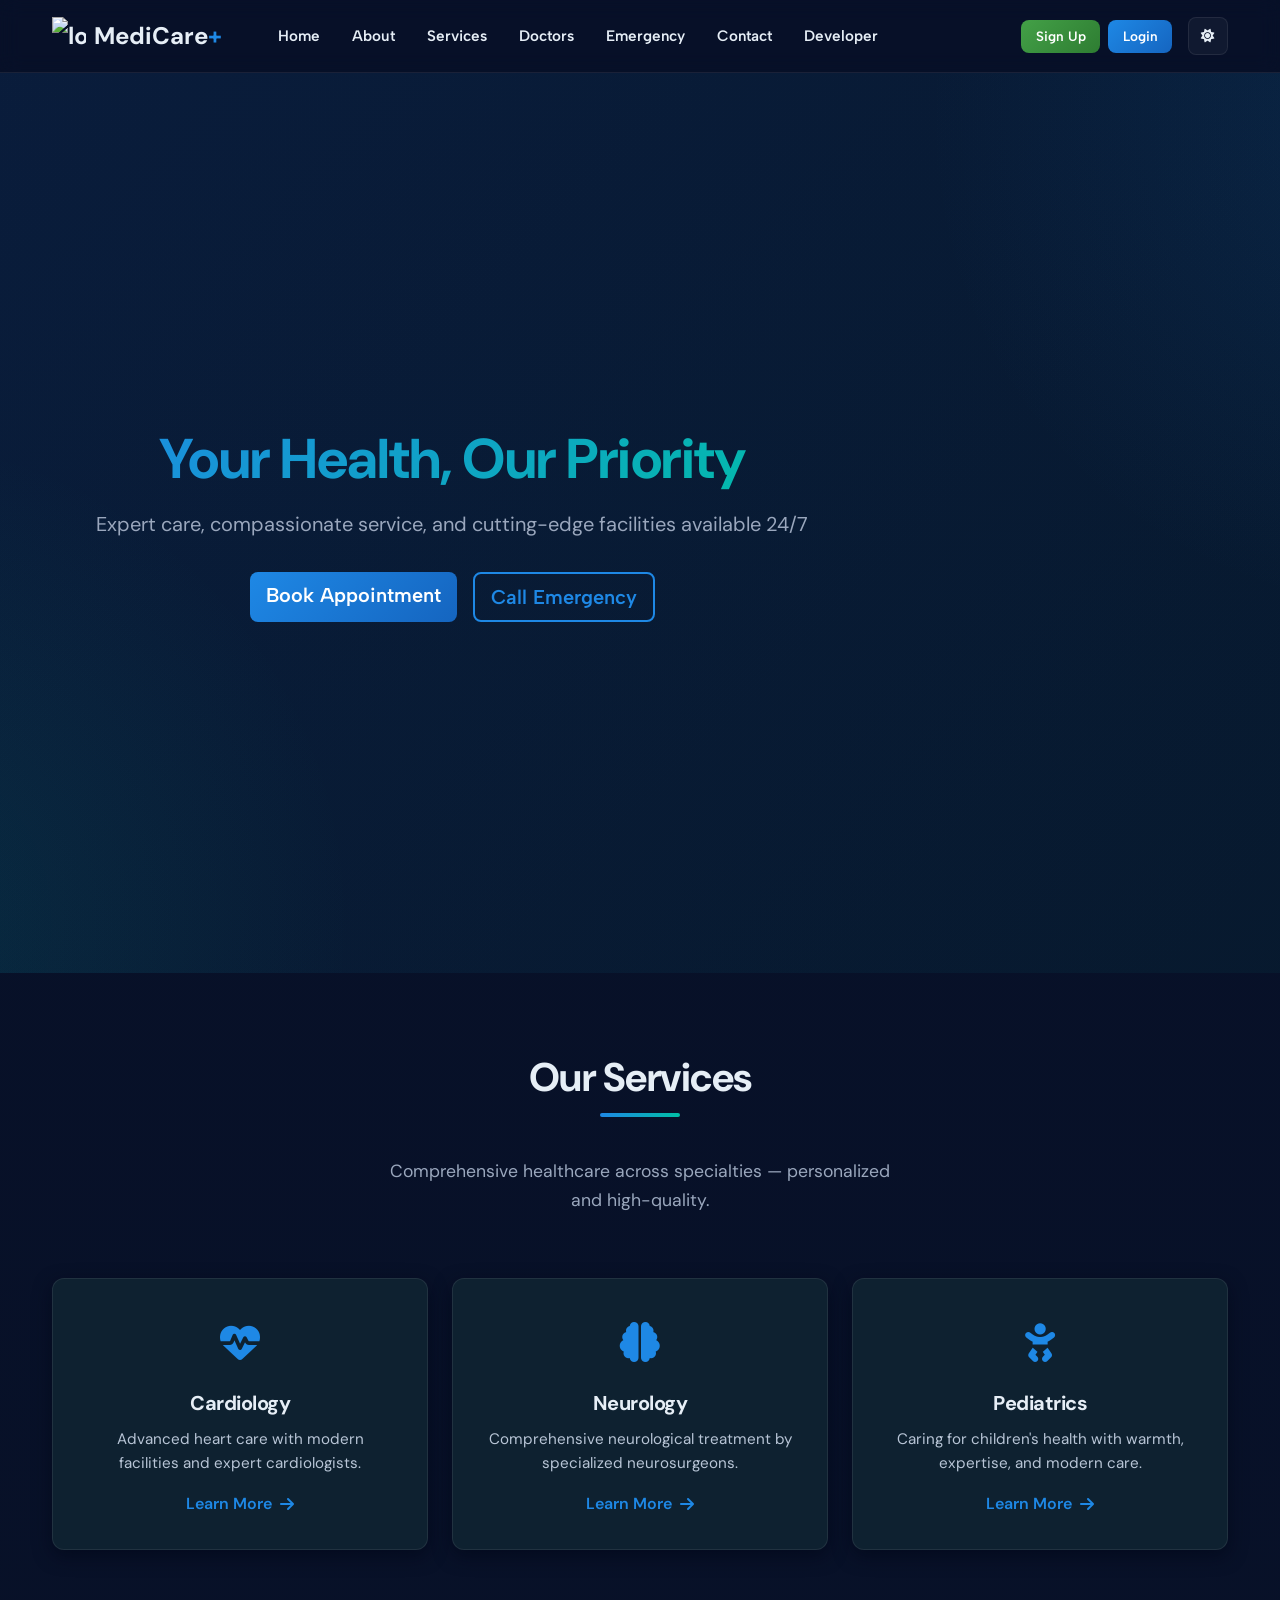
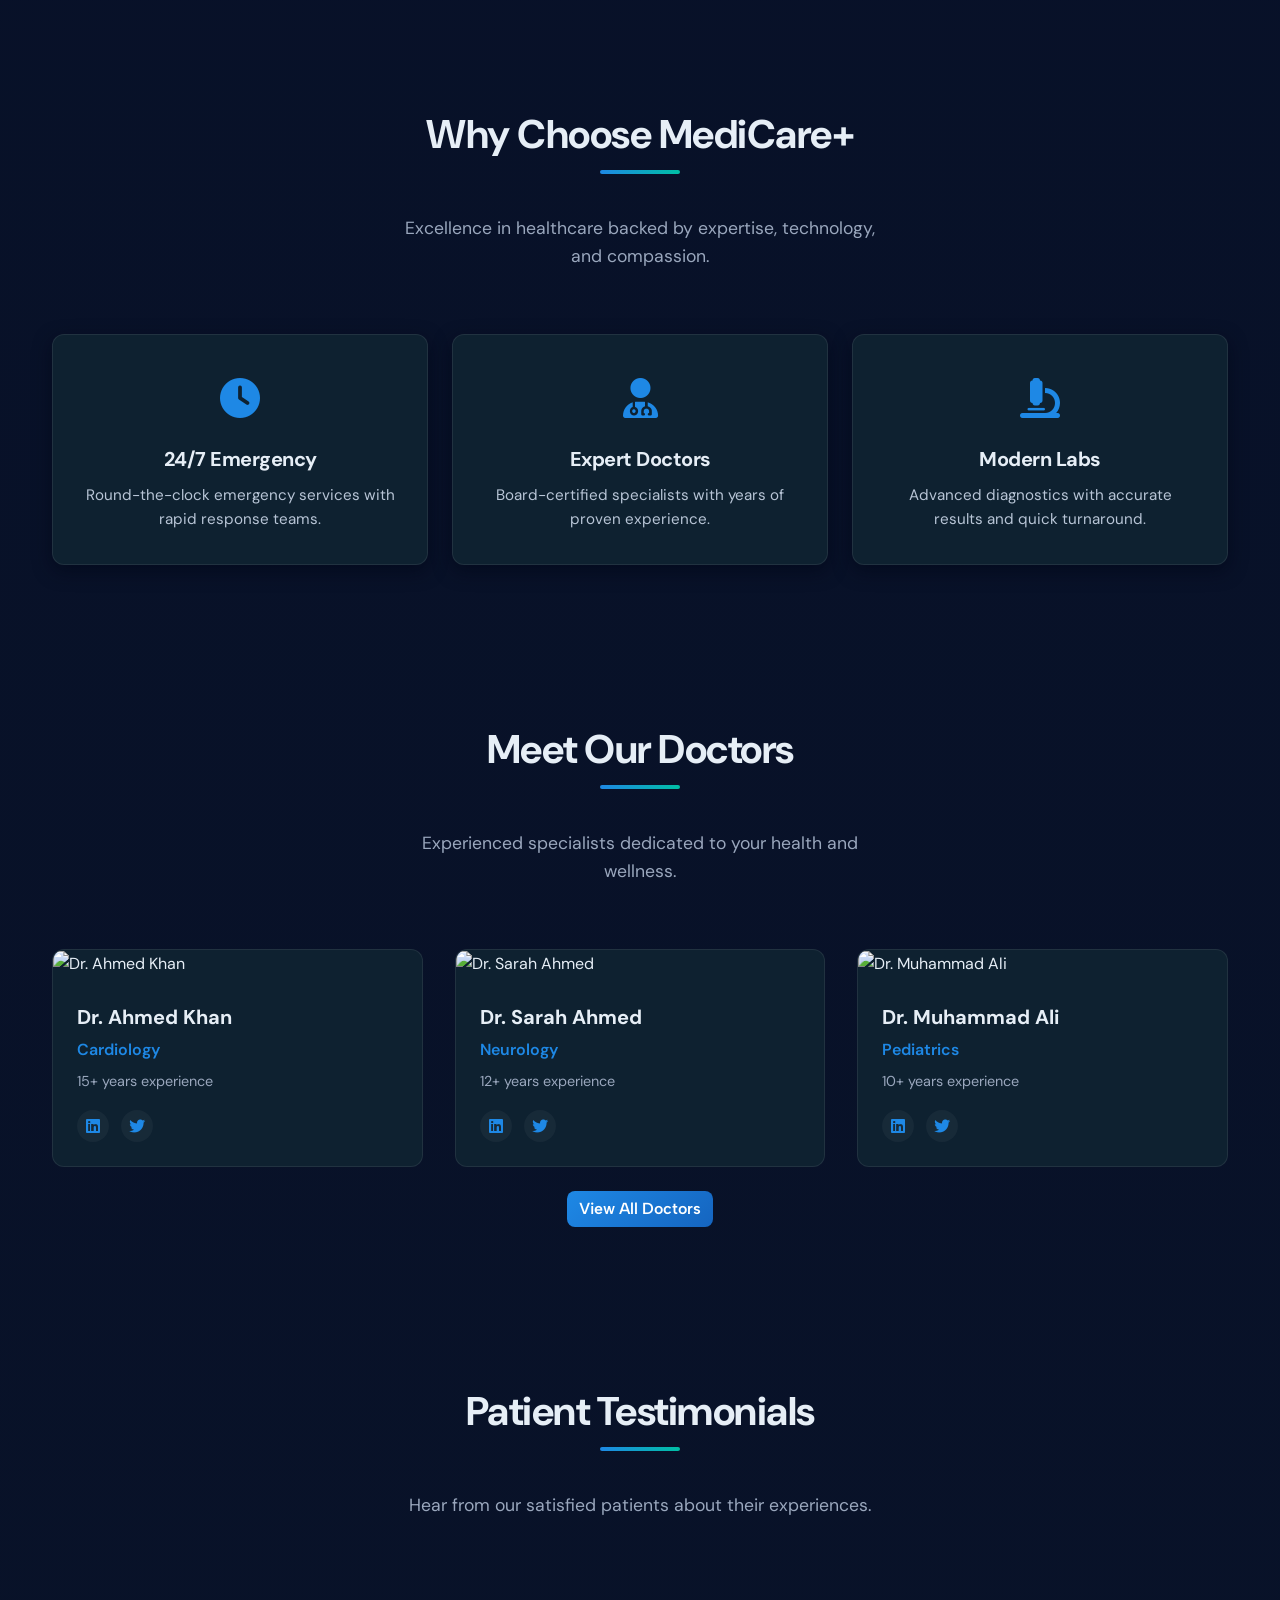
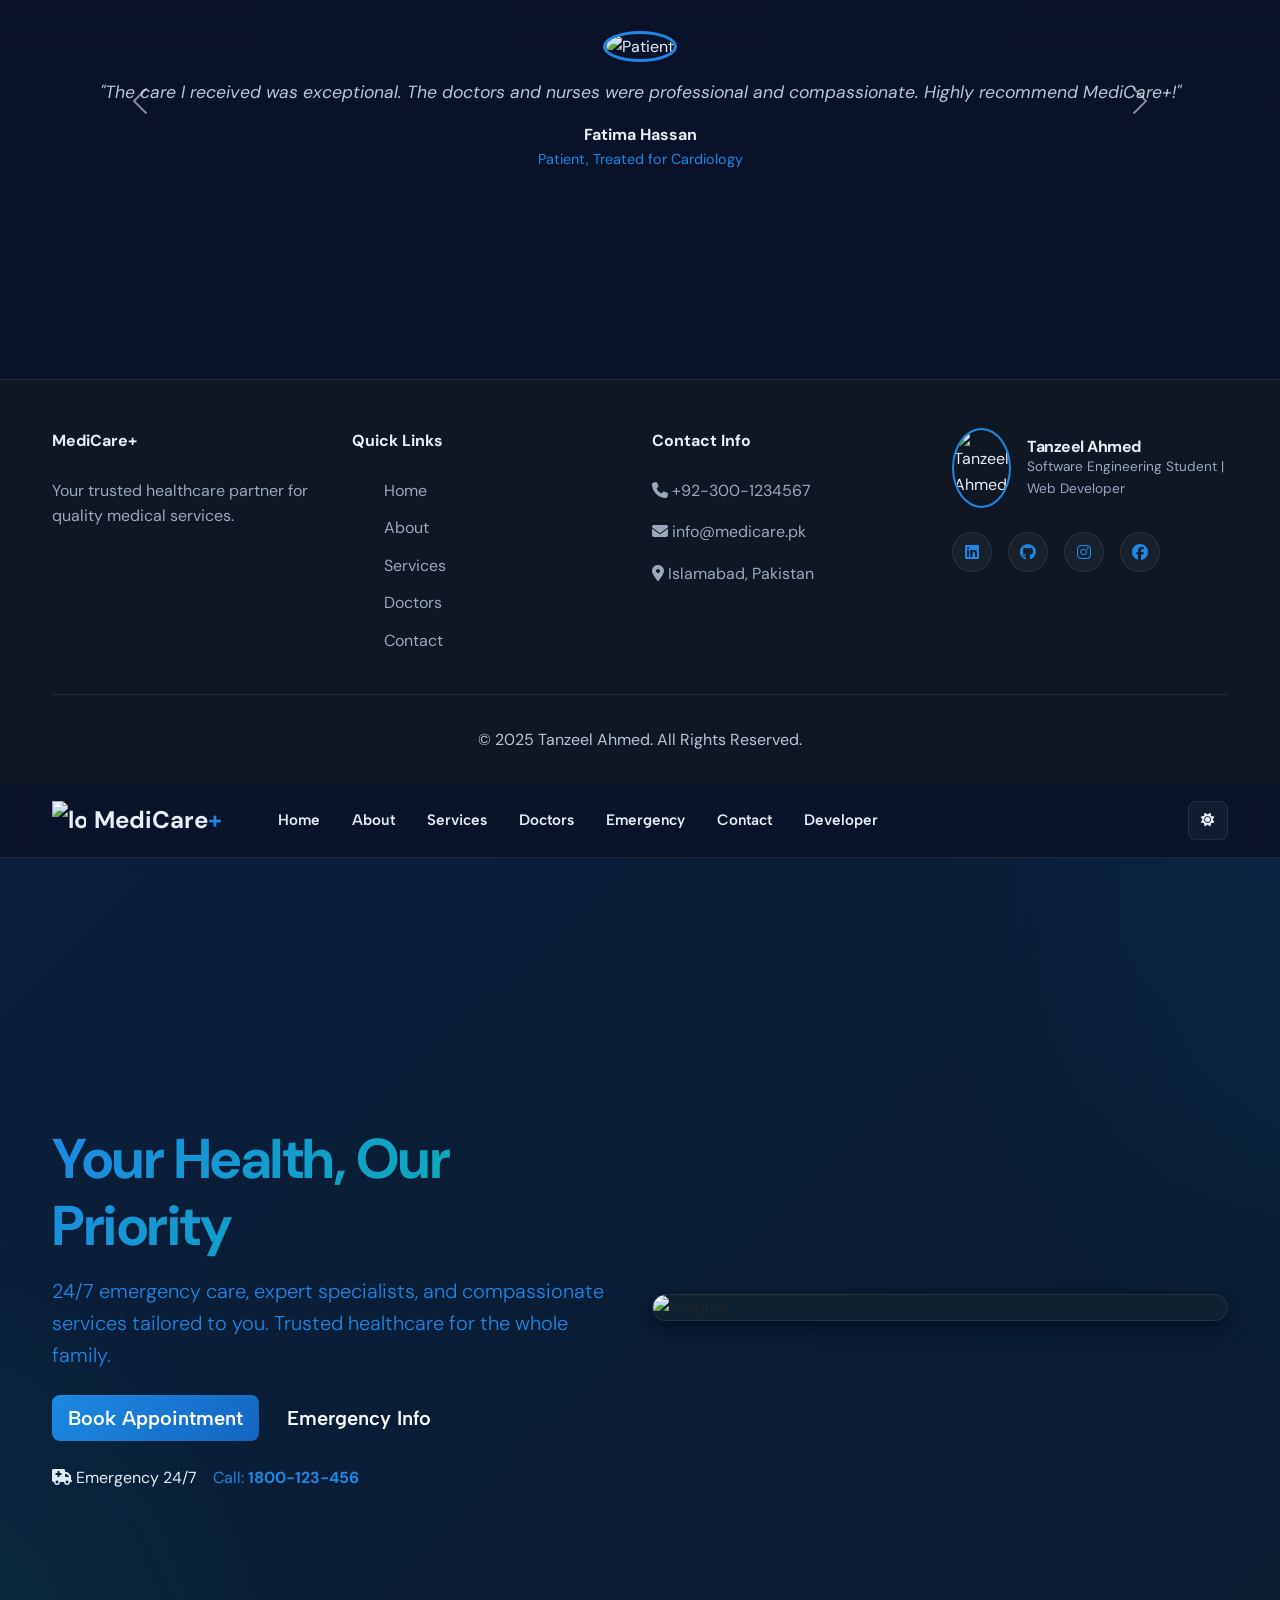
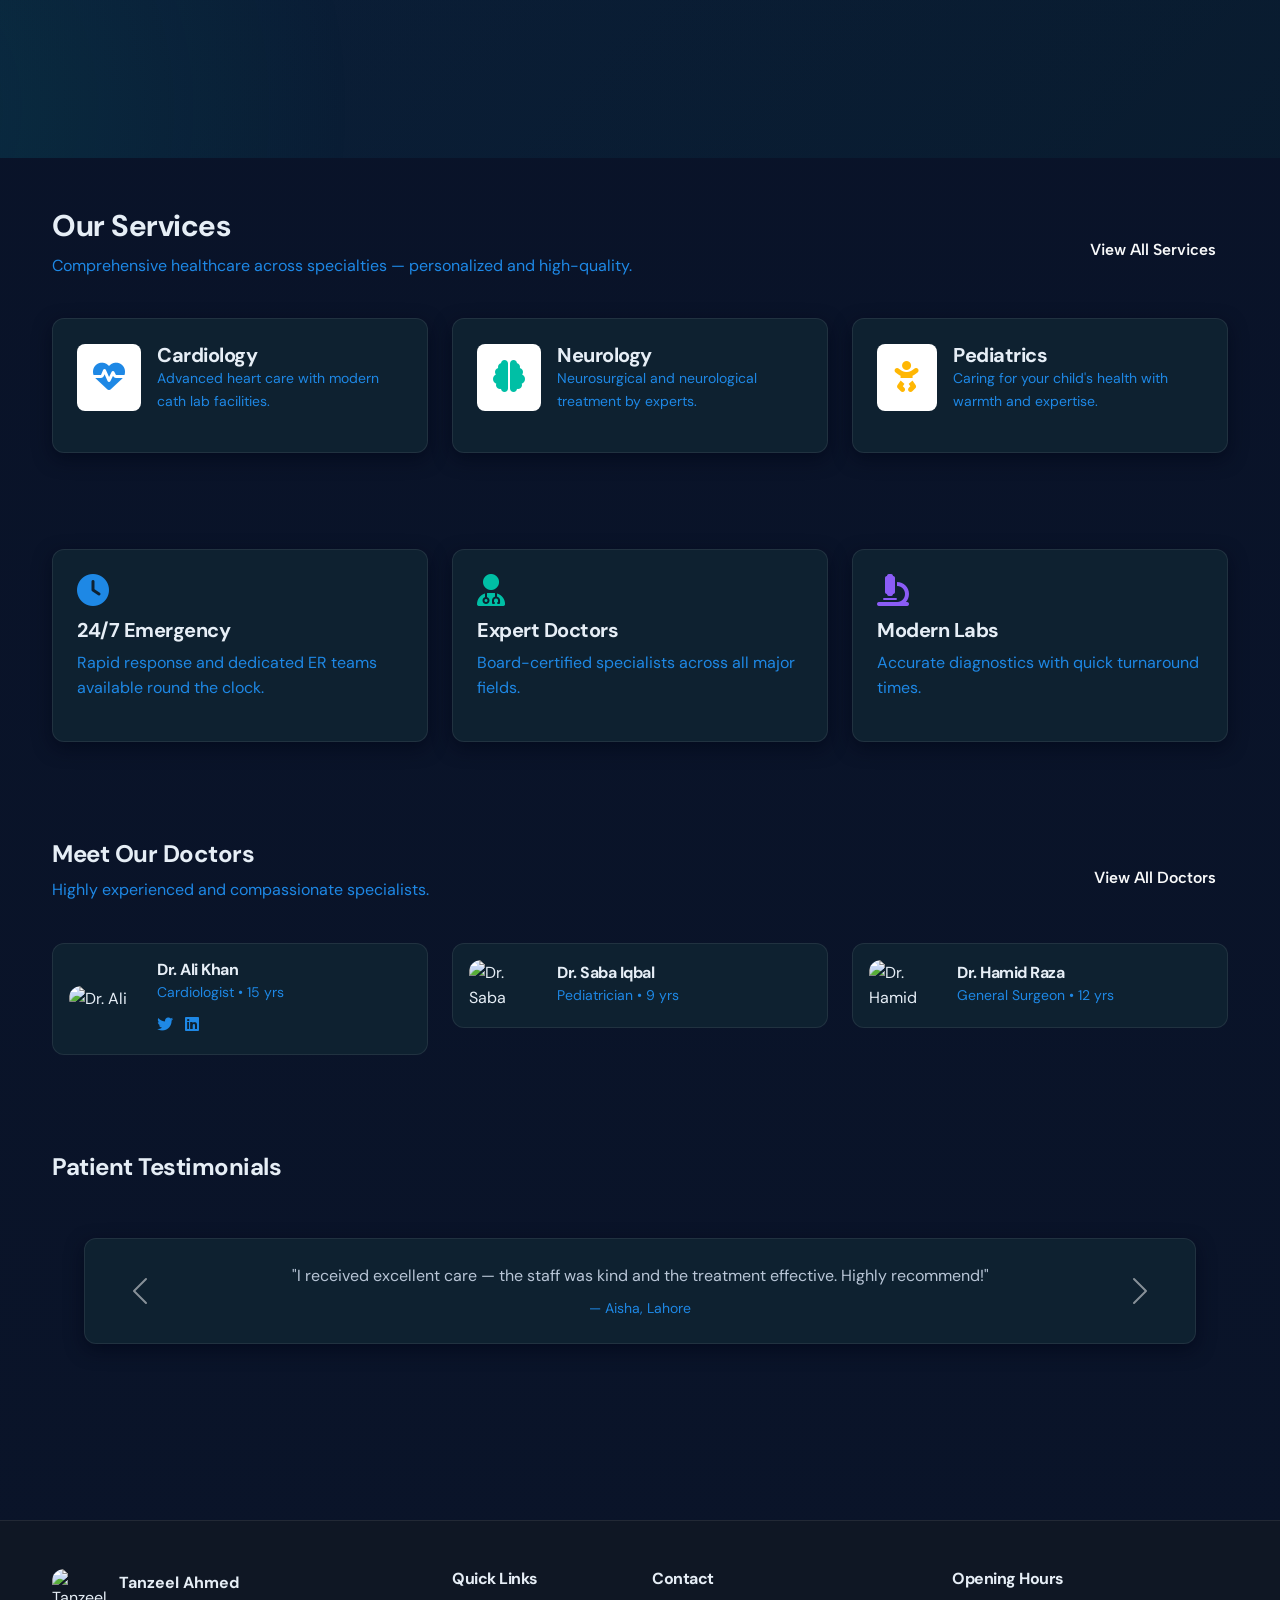
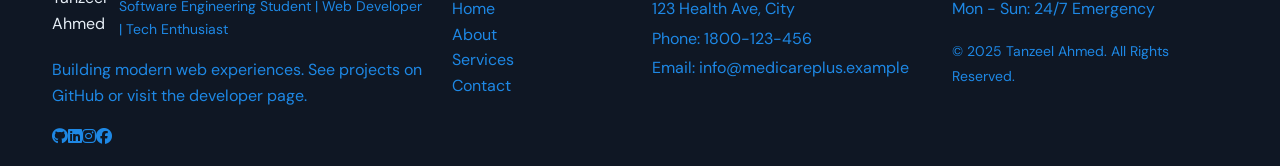
==== commit 4d7c2d98: "docs" ====
--- a/index.html
+++ b/index.html
@@ -1,43 +1,356 @@
-<!doctype html>
-<html lang="en">
-  <head>
-    <meta charset="utf-8" />
-    <meta name="viewport" content="width=device-width,initial-scale=1" />
-    <title>MediCare Plus — Your Health, Our Priority</title>
-
-    <!-- Google Fonts -->
-    <!-- Supreme Spihe & Zen Dot Z might not exist on Google Fonts; they are attempted here.
-       If unavailable, browser falls back to DM Sans / Albert Sans. -->
-    <link
-      href="https://fonts.googleapis.com/css2?family=DM+Sans:wght@400;700&family=Albert+Sans:wght@400;600&display=swap"
-      rel="stylesheet"
-    />
-
-    <!-- Bootstrap 5 -->
-    <link
-      href="https://cdn.jsdelivr.net/npm/bootstrap@5.3.2/dist/css/bootstrap.min.css"
-      rel="stylesheet"
-    />
-
-    <!-- Font Awesome -->
-    <link
-      href="https://cdnjs.cloudflare.com/ajax/libs/font-awesome/6.4.0/css/all.min.css"
-      rel="stylesheet"
-    />
-
-    <!-- AOS -->
-    <link href="https://unpkg.com/aos@2.3.1/dist/aos.css" rel="stylesheet" />
-
-    <!-- Favicon -->
-    <link
-      rel="icon"
-      href="https://img.icons8.com/ios-filled/50/00aaff/hospital-cross.png"
-    />
-
-    <!-- Custom CSS -->
-    <link rel="stylesheet" href="style.css" />
-  </head>
-  <body>
+<!DOCTYPE html>
+<html lang="en" data-theme="dark">
+<head>
+    <meta charset="UTF-8">
+    <meta name="viewport" content="width=device-width, initial-scale=1.0">
+    <title>MediCare+ — Your Health, Our Priority</title>
+    
+    <link href="https://fonts.googleapis.com/css2?family=DM+Sans:wght@400;700&family=Albert+Sans:wght@400;600&display=swap" rel="stylesheet">
+    <link href="https://cdn.jsdelivr.net/npm/bootstrap@5.3.2/dist/css/bootstrap.min.css" rel="stylesheet">
+    <link href="https://cdnjs.cloudflare.com/ajax/libs/font-awesome/6.4.0/css/all.min.css" rel="stylesheet">
+    <link href="https://unpkg.com/aos@2.3.1/dist/aos.css" rel="stylesheet">
+    <link rel="icon" href="https://img.icons8.com/ios-filled/50/00aaff/hospital-cross.png">
+    <link rel="stylesheet" href="style.css">
+</head>
+<body>
+    <div class="scroll-progress" id="scrollProgress"></div>
+    
+    <!-- NAVBAR -->
+    <nav class="navbar navbar-expand-lg navbar-dark sticky-top py-3">
+        <div class="container">
+            <a class="navbar-brand d-flex align-items-center" href="index.html">
+                <img src="https://img.icons8.com/ios-filled/40/ffffff/hospital.png" alt="logo" style="width: 34px; margin-right: 8px">
+                <span class="fw-bold">MediCare<span class="text-muted-2">+</span></span>
+            </a>
+            <button class="navbar-toggler" type="button" data-bs-toggle="collapse" data-bs-target="#navMain">
+                <span class="navbar-toggler-icon"></span>
+            </button>
+            <div class="collapse navbar-collapse" id="navMain">
+                <ul class="navbar-nav ms-4 me-auto">
+                    <li class="nav-item"><a href="index.html" class="nav-link">Home</a></li>
+                    <li class="nav-item"><a href="about.html" class="nav-link">About</a></li>
+                    <li class="nav-item"><a href="services.html" class="nav-link">Services</a></li>
+                    <li class="nav-item"><a href="doctors.html" class="nav-link">Doctors</a></li>
+                    <li class="nav-item"><a href="emergency.html" class="nav-link">Emergency</a></li>
+                    <li class="nav-item"><a href="contact.html" class="nav-link">Contact</a></li>
+                    <li class="nav-item"><a href="developer.html" class="nav-link">Developer</a></li>
+                </ul>
+                <div id="authArea" class="d-flex align-items-center gap-2"></div>
+                <div class="ms-3 d-flex align-items-center">
+                    <button id="themeToggleBtn" class="btn btn-sm" title="Toggle theme"><i class="fa-solid fa-sun"></i></button>
+                </div>
+            </div>
+        </div>
+    </nav>
+
+    <!-- HERO -->
+    <section class="hero">
+        <div class="container">
+            <div class="hero-content" data-aos="fade-up">
+                <h1 class="hero-title">Your Health, Our Priority</h1>
+                <p class="hero-subtitle">Expert care, compassionate service, and cutting-edge facilities available 24/7</p>
+                <div class="d-flex gap-3 justify-content-center flex-wrap">
+                    <a href="contact.html" class="btn btn-primary btn-lg">Book Appointment</a>
+                    <a href="emergency.html" class="btn btn-outline-primary btn-lg">Call Emergency</a>
+                </div>
+            </div>
+        </div>
+    </section>
+
+    <!-- SERVICES OVERVIEW -->
+    <section>
+        <div class="container">
+            <div class="section-header" data-aos="fade-up">
+                <h2>Our Services</h2>
+                <p>Comprehensive healthcare across specialties — personalized and high-quality.</p>
+            </div>
+            <div class="row g-4">
+                <div class="col-md-4" data-aos="fade-up">
+                    <div class="card">
+                        <div class="card-body text-center">
+                            <div class="card-icon"><i class="fa-solid fa-heart-pulse"></i></div>
+                            <h5 class="card-title">Cardiology</h5>
+                            <p class="card-text">Advanced heart care with modern facilities and expert cardiologists.</p>
+                            <a href="services.html" class="service-link">Learn More <i class="fa-solid fa-arrow-right"></i></a>
+                        </div>
+                    </div>
+                </div>
+                <div class="col-md-4" data-aos="fade-up" data-aos-delay="100">
+                    <div class="card">
+                        <div class="card-body text-center">
+                            <div class="card-icon"><i class="fa-solid fa-brain"></i></div>
+                            <h5 class="card-title">Neurology</h5>
+                            <p class="card-text">Comprehensive neurological treatment by specialized neurosurgeons.</p>
+                            <a href="services.html" class="service-link">Learn More <i class="fa-solid fa-arrow-right"></i></a>
+                        </div>
+                    </div>
+                </div>
+                <div class="col-md-4" data-aos="fade-up" data-aos-delay="200">
+                    <div class="card">
+                        <div class="card-body text-center">
+                            <div class="card-icon"><i class="fa-solid fa-baby"></i></div>
+                            <h5 class="card-title">Pediatrics</h5>
+                            <p class="card-text">Caring for children's health with warmth, expertise, and modern care.</p>
+                            <a href="services.html" class="service-link">Learn More <i class="fa-solid fa-arrow-right"></i></a>
+                        </div>
+                    </div>
+                </div>
+            </div>
+        </div>
+    </section>
+
+    <!-- WHY CHOOSE US -->
+    <section>
+        <div class="container">
+            <div class="section-header" data-aos="fade-up">
+                <h2>Why Choose MediCare+</h2>
+                <p>Excellence in healthcare backed by expertise, technology, and compassion.</p>
+            </div>
+            <div class="row g-4">
+                <div class="col-md-4" data-aos="fade-up">
+                    <div class="card">
+                        <div class="card-body text-center">
+                            <div class="card-icon"><i class="fa-solid fa-clock"></i></div>
+                            <h5 class="card-title">24/7 Emergency</h5>
+                            <p class="card-text">Round-the-clock emergency services with rapid response teams.</p>
+                        </div>
+                    </div>
+                </div>
+                <div class="col-md-4" data-aos="fade-up" data-aos-delay="100">
+                    <div class="card">
+                        <div class="card-body text-center">
+                            <div class="card-icon"><i class="fa-solid fa-user-doctor"></i></div>
+                            <h5 class="card-title">Expert Doctors</h5>
+                            <p class="card-text">Board-certified specialists with years of proven experience.</p>
+                        </div>
+                    </div>
+                </div>
+                <div class="col-md-4" data-aos="fade-up" data-aos-delay="200">
+                    <div class="card">
+                        <div class="card-body text-center">
+                            <div class="card-icon"><i class="fa-solid fa-microscope"></i></div>
+                            <h5 class="card-title">Modern Labs</h5>
+                            <p class="card-text">Advanced diagnostics with accurate results and quick turnaround.</p>
+                        </div>
+                    </div>
+                </div>
+            </div>
+        </div>
+    </section>
+
+    <!-- MEET OUR DOCTORS -->
+    <section>
+        <div class="container">
+            <div class="section-header" data-aos="fade-up">
+                <h2>Meet Our Doctors</h2>
+                <p>Experienced specialists dedicated to your health and wellness.</p>
+            </div>
+            <div class="doctors-grid">
+                <div class="doctor-card" data-aos="fade-up">
+                    <img src="https://source.unsplash.com/300x250/?doctor,male" alt="Dr. Ahmed Khan" class="doctor-image">
+                    <div class="doctor-info">
+                        <div class="doctor-name">Dr. Ahmed Khan</div>
+                        <div class="doctor-specialty">Cardiology</div>
+                        <div class="doctor-experience">15+ years experience</div>
+                        <div class="doctor-socials">
+                            <a href="#" title="LinkedIn"><i class="fa-brands fa-linkedin"></i></a>
+                            <a href="#" title="Twitter"><i class="fa-brands fa-twitter"></i></a>
+                        </div>
+                    </div>
+                </div>
+                <div class="doctor-card" data-aos="fade-up" data-aos-delay="100">
+                    <img src="https://source.unsplash.com/300x250/?doctor,female" alt="Dr. Sarah Ahmed" class="doctor-image">
+                    <div class="doctor-info">
+                        <div class="doctor-name">Dr. Sarah Ahmed</div>
+                        <div class="doctor-specialty">Neurology</div>
+                        <div class="doctor-experience">12+ years experience</div>
+                        <div class="doctor-socials">
+                            <a href="#" title="LinkedIn"><i class="fa-brands fa-linkedin"></i></a>
+                            <a href="#" title="Twitter"><i class="fa-brands fa-twitter"></i></a>
+                        </div>
+                    </div>
+                </div>
+                <div class="doctor-card" data-aos="fade-up" data-aos-delay="200">
+                    <img src="https://source.unsplash.com/300x250/?doctor,man" alt="Dr. Muhammad Ali" class="doctor-image">
+                    <div class="doctor-info">
+                        <div class="doctor-name">Dr. Muhammad Ali</div>
+                        <div class="doctor-specialty">Pediatrics</div>
+                        <div class="doctor-experience">10+ years experience</div>
+                        <div class="doctor-socials">
+                            <a href="#" title="LinkedIn"><i class="fa-brands fa-linkedin"></i></a>
+                            <a href="#" title="Twitter"><i class="fa-brands fa-twitter"></i></a>
+                        </div>
+                    </div>
+                </div>
+            </div>
+            <div class="text-center mt-4">
+                <a href="doctors.html" class="btn btn-primary">View All Doctors</a>
+            </div>
+        </div>
+    </section>
+
+    <!-- TESTIMONIALS -->
+    <section>
+        <div class="container">
+            <div class="section-header" data-aos="fade-up">
+                <h2>Patient Testimonials</h2>
+                <p>Hear from our satisfied patients about their experiences.</p>
+            </div>
+            <div id="testimonialCarousel" class="carousel slide" data-bs-ride="carousel" data-aos="fade-up">
+                <div class="carousel-inner">
+                    <div class="carousel-item active">
+                        <div class="text-center">
+                            <img src="https://via.placeholder.com/100x100?text=Patient" alt="Patient" class="rounded-circle mb-3">
+                            <p class="carousel-text">"The care I received was exceptional. The doctors and nurses were professional and compassionate. Highly recommend MediCare+!"</p>
+                            <div class="carousel-author">Fatima Hassan</div>
+                            <div class="carousel-role">Patient, Treated for Cardiology</div>
+                        </div>
+                    </div>
+                    <div class="carousel-item">
+                        <div class="text-center">
+                            <img src="https://via.placeholder.com/100x100?text=Pat2" alt="Patient" class="rounded-circle mb-3">
+                            <p class="carousel-text">"Amazing experience from admission to discharge. The staff went above and beyond to ensure my family's comfort."</p>
+                            <div class="carousel-author">Ali Raza</div>
+                            <div class="carousel-role">Patient, Underwent Surgery</div>
+                        </div>
+                    </div>
+                    <div class="carousel-item">
+                        <div class="text-center">
+                            <img src="https://via.placeholder.com/100x100?text=Pat3" alt="Patient" class="rounded-circle mb-3">
+                            <p class="carousel-text">"Dr. Khan's expertise and the modern equipment made all the difference in my recovery. Thank you MediCare+!"</p>
+                            <div class="carousel-author">Zainab Khan</div>
+                            <div class="carousel-role">Patient, Cardiac Treatment</div>
+                        </div>
+                    </div>
+                </div>
+                <button class="carousel-control-prev" type="button" data-bs-target="#testimonialCarousel" data-bs-slide="prev">
+                    <span class="carousel-control-prev-icon"></span>
+                </button>
+                <button class="carousel-control-next" type="button" data-bs-target="#testimonialCarousel" data-bs-slide="next">
+                    <span class="carousel-control-next-icon"></span>
+                </button>
+            </div>
+        </div>
+    </section>
+
+    <!-- FOOTER -->
+    <footer data-aos="fade-up">
+        <div class="container">
+            <div class="row g-4 mb-4">
+                <div class="col-md-6 col-lg-3">
+                    <div class="footer-title">MediCare+</div>
+                    <p class="text-muted">Your trusted healthcare partner for quality medical services.</p>
+                </div>
+                <div class="col-md-6 col-lg-3">
+                    <div class="footer-title">Quick Links</div>
+                    <ul class="footer-links">
+                        <li><a href="index.html">Home</a></li>
+                        <li><a href="about.html">About</a></li>
+                        <li><a href="services.html">Services</a></li>
+                        <li><a href="doctors.html">Doctors</a></li>
+                        <li><a href="contact.html">Contact</a></li>
+                    </ul>
+                </div>
+                <div class="col-md-6 col-lg-3">
+                    <div class="footer-title">Contact Info</div>
+                    <p class="text-muted"><i class="fa-solid fa-phone"></i> +92-300-1234567</p>
+                    <p class="text-muted"><i class="fa-solid fa-envelope"></i> info@medicare.pk</p>
+                    <p class="text-muted"><i class="fa-solid fa-location-dot"></i> Islamabad, Pakistan</p>
+                </div>
+                <div class="col-md-6 col-lg-3">
+                    <div class="developer-profile">
+                        <img src="https://via.placeholder.com/100x100?text=TA" alt="Tanzeel Ahmed">
+                        <div class="developer-info">
+                            <h6>Tanzeel Ahmed</h6>
+                            <p>Software Engineering Student | Web Developer</p>
+                        </div>
+                    </div>
+                    <div class="social-links">
+                        <a href="https://www.linkedin.com/in/tanzeel-ahmed-b21288397/" class="social-link" title="LinkedIn"><i class="fa-brands fa-linkedin"></i></a>
+                        <a href="https://github.com/Tanzeel804" class="social-link" title="GitHub"><i class="fa-brands fa-github"></i></a>
+                        <a href="https://www.instagram.com/tanzeelahmedpov/" class="social-link" title="Instagram"><i class="fa-brands fa-instagram"></i></a>
+                        <a href="https://www.facebook.com/tanzeelahmedpov" class="social-link" title="Facebook"><i class="fa-brands fa-facebook"></i></a>
+                    </div>
+                </div>
+            </div>
+            <div class="footer-bottom">
+                <p>&copy; 2025 Tanzeel Ahmed. All Rights Reserved.</p>
+            </div>
+        </div>
+    </footer>
+
+    <!-- BACK TO TOP BUTTON -->
+    <button id="backToTop" title="Back to top"><i class="fa-solid fa-arrow-up"></i></button>
+
+    <!-- SIGNUP MODAL -->
+    <div class="modal fade" id="signupModal" tabindex="-1">
+        <div class="modal-dialog">
+            <div class="modal-content">
+                <div class="modal-header">
+                    <h5 class="modal-title">Create Account</h5>
+                    <button type="button" class="btn-close" data-bs-dismiss="modal"></button>
+                </div>
+                <form id="signupForm">
+                    <div class="modal-body">
+                        <div class="mb-3">
+                            <label for="signupName" class="form-label">Full Name</label>
+                            <input type="text" class="form-control" id="signupName" required>
+                        </div>
+                        <div class="mb-3">
+                            <label for="signupEmail" class="form-label">Email</label>
+                            <input type="email" class="form-control" id="signupEmail" required>
+                        </div>
+                        <div class="mb-3">
+                            <label for="signupPassword" class="form-label">Password</label>
+                            <input type="password" class="form-control" id="signupPassword" required>
+                        </div>
+                        <div class="mb-3">
+                            <label for="signupPassword2" class="form-label">Confirm Password</label>
+                            <input type="password" class="form-control" id="signupPassword2" required>
+                        </div>
+                    </div>
+                    <div class="modal-footer">
+                        <button type="button" class="btn btn-outline-primary" data-bs-dismiss="modal">Cancel</button>
+                        <button type="submit" class="btn btn-primary">Sign Up</button>
+                    </div>
+                </form>
+            </div>
+        </div>
+    </div>
+
+    <!-- LOGIN MODAL -->
+    <div class="modal fade" id="loginModal" tabindex="-1">
+        <div class="modal-dialog">
+            <div class="modal-content">
+                <div class="modal-header">
+                    <h5 class="modal-title">Login</h5>
+                    <button type="button" class="btn-close" data-bs-dismiss="modal"></button>
+                </div>
+                <form id="loginForm">
+                    <div class="modal-body">
+                        <div class="mb-3">
+                            <label for="loginEmail" class="form-label">Email</label>
+                            <input type="email" class="form-control" id="loginEmail" required>
+                        </div>
+                        <div class="mb-3">
+                            <label for="loginPassword" class="form-label">Password</label>
+                            <input type="password" class="form-control" id="loginPassword" required>
+                        </div>
+                    </div>
+                    <div class="modal-footer">
+                        <button type="button" class="btn btn-outline-primary" data-bs-dismiss="modal">Cancel</button>
+                        <button type="submit" class="btn btn-primary">Login</button>
+                    </div>
+                </form>
+            </div>
+        </div>
+    </div>
+
+    <script src="https://cdn.jsdelivr.net/npm/bootstrap@5.3.2/dist/js/bootstrap.bundle.min.js"></script>
+    <script src="https://unpkg.com/aos@2.3.1/dist/aos.js"></script>
+    <script src="script.js"></script>
+</body>
+</html>
     <!-- Scroll progress -->
     <div class="scroll-progress" id="scrollProgress"></div>
 
--- a/style.css
+++ b/style.css
@@ -1,91 +1,130 @@
-/* style.css
-   Main styles, theme variables, responsive rules, footer + components
-*/
-
-/* ---------------------------
-   THEME VARIABLES (default: dark)
+/* ============================================
+   MEDICARE+ HOSPITAL WEBSITE STYLES
+   Complete theme system with light/dark modes
+   ============================================ */
+
+/* ---------------------------
+   THEME VARIABLES (dark mode default)
    --------------------------- */
 :root {
-    /* primary / accents */
+    /* Colors */
     --primary: #1e88e5;
+    --primary-dark: #1565c0;
     --secondary: #43a047;
     --accent: #00bfa5;
-
-    /* backgrounds / text */
+    --danger: #e34b4b;
+    --warning: #f57f17;
+    
+    /* Backgrounds & Surface */
     --bg: #071028;
+    --bg-secondary: #0a1429;
     --surface: #0f1724;
+    --surface-2: #131f2e;
+    --card: #0e2130;
+    
+    /* Text Colors */
+    --text: #e6eef6;
+    --text-secondary: #b8c5d6;
     --muted: #9aa7bd;
-    --text: #e6eef6;
-    --card: #0e2130;
-    --danger: #e34b4b;
-
-    /* other */
+    
+    /* Other */
     --glass: rgba(255, 255, 255, 0.04);
+    --glass-border: rgba(255, 255, 255, 0.08);
     --radius: 12px;
+    --radius-lg: 16px;
     --shadow: 0 6px 18px rgba(2, 6, 23, 0.6);
-}
-
-/* Light theme overrides */
+    --shadow-lg: 0 12px 36px rgba(2, 6, 23, 0.8);
+    --transition: 0.3s cubic-bezier(0.4, 0, 0.2, 1);
+}
+
+/* Light theme */
 :root[data-theme="light"] {
     --primary: #0b66ff;
+    --primary-dark: #0050d8;
     --secondary: #1e9b6f;
     --accent: #0ea5a4;
-
+    --danger: #c53030;
+    --warning: #f57f00;
+    
     --bg: #f7fbff;
+    --bg-secondary: #f0f6fb;
     --surface: #ffffff;
-    --muted: #576573;
+    --surface-2: #f8fbfe;
+    --card: #ffffff;
+    
     --text: #052028;
-    --card: #ffffff;
-    --danger: #c53030;
-
+    --text-secondary: #4a5568;
+    --muted: #718096;
+    
     --glass: rgba(2, 6, 23, 0.02);
+    --glass-border: rgba(2, 6, 23, 0.06);
     --shadow: 0 8px 24px rgba(2, 6, 23, 0.06);
-}
-
-/* ---------------------------
-   Fonts (use Google Fonts links in HTML)
-   Fallbacks provided
-   --------------------------- */
+    --shadow-lg: 0 12px 36px rgba(2, 6, 23, 0.1);
+}
+
+/* ---------------------------
+   GLOBAL STYLES
+   --------------------------- */
+* {
+    margin: 0;
+    padding: 0;
+    box-sizing: border-box;
+}
+
+html {
+    scroll-behavior: smooth;
+}
+
 body {
-    font-family: "DM Sans", system-ui, -apple-system, "Segoe UI", Roboto, "Helvetica Neue", Arial;
-    background: linear-gradient(180deg, var(--bg) 0%, rgba(0, 0, 0, 0.02) 100%);
-    color: var(--text);
+    font-family: "DM Sans", system-ui, -apple-system, "Segoe UI", Roboto, sans-serif;
+    background: linear-gradient(180deg, var(--bg) 0%, var(--bg-secondary) 100%);
+    color: var(--text);
+    line-height: 1.6;
     -webkit-font-smoothing: antialiased;
     -moz-osx-font-smoothing: grayscale;
-    line-height: 1.6;
-    margin: 0;
-}
-
-/* Headings: attempt to use 'Supreme Spihe' for hero/section titles,
-   fallback to 'DM Sans' or system fonts if not available. */
-.h1,
-h1,
-.hero-title {
-    font-family: "Supreme Spihe", "DM Sans", sans-serif;
+    overflow-x: hidden;
+}
+
+/* ---------------------------
+   TYPOGRAPHY
+   --------------------------- */
+h1, h2, h3, h4, h5, h6 {
+    font-family: "Supreme Spihe", "DM Sans", system-ui, sans-serif;
     font-weight: 700;
     letter-spacing: -0.5px;
     color: var(--text);
 }
 
-/* Accent font */
+.h1, h1 { font-size: 3.5rem; line-height: 1.2; }
+.h2, h2 { font-size: 2.5rem; line-height: 1.2; margin-bottom: 1.5rem; }
+.h3, h3 { font-size: 1.875rem; line-height: 1.3; }
+.h4, h4 { font-size: 1.5rem; line-height: 1.3; }
+.h5, h5 { font-size: 1.25rem; }
+.h6, h6 { font-size: 1rem; }
+
 .accent {
-    font-family: "Zen Dot Z", "DM Sans", sans-serif;
-}
-
-/* Nav specific */
-.navbar {
-    background: linear-gradient(90deg, rgba(255, 255, 255, 0.02), transparent);
-    backdrop-filter: blur(6px);
-    box-shadow: none;
-}
-
-.navbar .nav-link {
-    color: var(--text) !important;
-    font-family: "Albert Sans", "DM Sans", sans-serif;
-    font-weight: 600;
-}
-
-/* Scroll progress bar (top) */
+    font-family: "Zen Dot Z", "DM Sans", system-ui, sans-serif;
+    color: var(--primary);
+}
+
+p {
+    color: var(--text-secondary);
+    margin-bottom: 1rem;
+}
+
+a {
+    color: var(--primary);
+    text-decoration: none;
+    transition: color var(--transition);
+}
+
+a:hover {
+    color: var(--accent);
+}
+
+/* ---------------------------
+   SCROLL PROGRESS BAR
+   --------------------------- */
 .scroll-progress {
     position: fixed;
     top: 0;
@@ -94,163 +133,941 @@
     width: 0%;
     background: linear-gradient(90deg, var(--primary), var(--accent));
     z-index: 11000;
-    border-bottom-right-radius: 3px;
-    border-bottom-left-radius: 3px;
-}
-
-/* HERO */
-.hero {
-    padding: 80px 0;
-    background-image: linear-gradient(180deg, rgba(0, 0, 0, 0.25), rgba(0, 0, 0, 0.1));
-    border-bottom-left-radius: 18px;
-    border-bottom-right-radius: 18px;
-}
-
-.hero .card {
-    background: linear-gradient(180deg, rgba(255, 255, 255, 0.02), rgba(255, 255, 255, 0.01));
+    border-radius: 0 3px 3px 0;
+}
+
+/* ---------------------------
+   NAVBAR
+   --------------------------- */
+.navbar {
+    background: linear-gradient(90deg, rgba(var(--surface), 0.7), transparent);
+    backdrop-filter: blur(10px);
+    border-bottom: 1px solid var(--glass-border);
+    box-shadow: none;
+    padding: 0.75rem 0 !important;
+}
+
+.navbar-brand {
+    font-size: 1.5rem;
+    font-weight: 700;
+    color: var(--text) !important;
+    transition: transform var(--transition);
+}
+
+.navbar-brand:hover {
+    transform: scale(1.05);
+}
+
+.navbar-brand img {
+    transition: filter var(--transition);
+}
+
+.navbar-brand:hover img {
+    filter: brightness(1.2);
+}
+
+.text-muted-2 {
+    color: var(--primary);
+}
+
+.nav-link {
+    color: var(--text) !important;
+    font-family: "Albert Sans", "DM Sans", system-ui, sans-serif;
+    font-weight: 600;
+    font-size: 0.95rem;
+    padding: 0.5rem 1rem !important;
+    position: relative;
+    transition: color var(--transition);
+}
+
+.nav-link::after {
+    content: '';
+    position: absolute;
+    bottom: 0;
+    left: 1rem;
+    width: 0;
+    height: 2px;
+    background: var(--primary);
+    transition: width var(--transition);
+}
+
+.nav-link:hover::after,
+.nav-link.active::after {
+    width: calc(100% - 2rem);
+}
+
+.navbar-toggler {
+    border: none;
+    padding: 0.25rem 0.5rem;
+}
+
+.navbar-toggler:focus {
+    box-shadow: none;
+    outline: 2px solid var(--primary);
+}
+
+#authArea {
+    gap: 0.75rem !important;
+}
+
+#themeToggleBtn {
+    background: var(--glass);
+    border: 1px solid var(--glass-border);
+    color: var(--text);
+    padding: 0.5rem 0.75rem;
+    border-radius: 8px;
+    cursor: pointer;
+    transition: all var(--transition);
+}
+
+#themeToggleBtn:hover {
+    background: var(--glass);
+    border-color: var(--primary);
+    color: var(--primary);
+}
+
+.btn-sm {
+    padding: 0.4rem 0.9rem;
+    font-size: 0.85rem;
+    border-radius: 8px;
+}
+
+/* ---------------------------
+   BUTTONS
+   --------------------------- */
+.btn {
+    border: none;
+    border-radius: 8px;
+    font-weight: 600;
+    transition: all var(--transition);
+    cursor: pointer;
+    font-family: "Albert Sans", "DM Sans", system-ui, sans-serif;
+}
+
+.btn-primary {
+    background: linear-gradient(135deg, var(--primary), var(--primary-dark));
+    color: white;
+}
+
+.btn-primary:hover {
+    background: linear-gradient(135deg, var(--primary-dark), var(--primary-dark));
+    transform: translateY(-2px);
+    box-shadow: 0 8px 20px rgba(30, 136, 229, 0.3);
+}
+
+.btn-secondary {
+    background: linear-gradient(135deg, var(--secondary), #2e7d32);
+    color: white;
+}
+
+.btn-secondary:hover {
+    background: linear-gradient(135deg, #2e7d32, #1b5e20);
+    transform: translateY(-2px);
+}
+
+.btn-danger {
+    background: linear-gradient(135deg, var(--danger), #c02828);
+    color: white;
+}
+
+.btn-danger:hover {
+    background: linear-gradient(135deg, #c02828, #a01f1f);
+    transform: translateY(-2px);
+}
+
+.btn-outline-primary {
+    border: 2px solid var(--primary);
+    color: var(--primary);
+    background: transparent;
+}
+
+.btn-outline-primary:hover {
+    background: var(--primary);
+    color: white;
+}
+
+.btn-success {
+    background: linear-gradient(135deg, var(--secondary), #2e7d32);
+    color: white;
+}
+
+.btn-success:hover {
+    background: linear-gradient(135deg, #2e7d32, #1b5e20);
+    transform: translateY(-2px);
+}
+
+/* ---------------------------
+   SECTIONS & CONTAINERS
+   --------------------------- */
+section {
+    padding: 5rem 0;
+}
+
+.container {
+    max-width: 1200px;
+}
+
+.section-header {
+    text-align: center;
+    margin-bottom: 4rem;
+}
+
+.section-header h2 {
+    position: relative;
+    display: inline-block;
+    padding-bottom: 1rem;
+}
+
+.section-header h2::after {
+    content: '';
+    position: absolute;
+    bottom: 0;
+    left: 50%;
+    transform: translateX(-50%);
+    width: 80px;
+    height: 4px;
+    background: linear-gradient(90deg, var(--primary), var(--accent));
+    border-radius: 2px;
+}
+
+.section-header p {
+    font-size: 1.1rem;
+    color: var(--muted);
+    max-width: 500px;
+    margin: 1rem auto 0;
+}
+
+/* ---------------------------
+   CARDS
+   --------------------------- */
+.card {
+    background: var(--card);
+    border: 1px solid var(--glass-border);
     border-radius: var(--radius);
     box-shadow: var(--shadow);
-}
-
-/* Services / cards */
-.card.custom {
-    border-radius: 12px;
-    background: var(--card);
-    box-shadow: var(--shadow);
-    transition: transform .28s ease, box-shadow .28s ease;
-}
-
-.card.custom:hover {
+    overflow: hidden;
+    transition: all var(--transition);
+}
+
+.card:hover {
     transform: translateY(-8px);
-    box-shadow: 0 18px 40px rgba(2, 6, 23, 0.5);
-}
-
-/* Doctor card */
-.doctor-card {
-    border-radius: 14px;
+    box-shadow: var(--shadow-lg);
+    border-color: var(--primary);
+}
+
+.card-body {
+    padding: 2rem;
+}
+
+.card-title {
+    color: var(--text);
+    font-weight: 700;
+    margin-bottom: 0.75rem;
+}
+
+.card-text {
+    color: var(--text-secondary);
+    font-size: 0.95rem;
+}
+
+/* Icon in card */
+.card-icon {
+    font-size: 2.5rem;
+    color: var(--primary);
+    margin-bottom: 1rem;
+}
+
+/* ---------------------------
+   HERO SECTION
+   --------------------------- */
+.hero {
+    min-height: 100vh;
+    display: flex;
+    align-items: center;
+    justify-content: center;
+    position: relative;
     overflow: hidden;
-    background: linear-gradient(180deg, rgba(255, 255, 255, 0.01), rgba(255, 255, 255, 0.02));
-    transition: transform .25s ease;
-}
-
-.doctor-card:hover {
-    transform: translateY(-8px);
-}
-
-/* Buttons */
-.btn-primary {
-    background: linear-gradient(90deg, var(--primary), var(--accent));
-    border: none;
-    box-shadow: 0 6px 18px rgba(10, 20, 40, 0.2);
-}
-
-.btn-outline-light {
-    color: var(--text);
-    border-color: rgba(255, 255, 255, 0.08);
-}
-
-/* Footer */
-.site-footer {
-    background: linear-gradient(180deg, rgba(0, 0, 0, 0.16), transparent);
-    padding: 48px 0;
-    margin-top: 48px;
-}
-
-.footer-card {
-    background: linear-gradient(180deg, rgba(255, 255, 255, 0.02), rgba(255, 255, 255, 0.01));
-    border-radius: 12px;
-    padding: 20px;
-    box-shadow: var(--shadow);
-}
-
-/* Back-to-top button */
+    background: linear-gradient(135deg, rgba(30, 136, 229, 0.1), rgba(0, 191, 165, 0.05));
+}
+
+.hero::before {
+    content: '';
+    position: absolute;
+    top: -50%;
+    right: -50%;
+    width: 1000px;
+    height: 1000px;
+    background: radial-gradient(circle, rgba(30, 136, 229, 0.1), transparent 70%);
+    animation: float 8s ease-in-out infinite;
+}
+
+.hero::after {
+    content: '';
+    position: absolute;
+    bottom: -50%;
+    left: -50%;
+    width: 1000px;
+    height: 1000px;
+    background: radial-gradient(circle, rgba(0, 191, 165, 0.1), transparent 70%);
+    animation: float 6s ease-in-out infinite reverse;
+}
+
+@keyframes float {
+    0%, 100% { transform: translateY(0px); }
+    50% { transform: translateY(30px); }
+}
+
+.hero-content {
+    position: relative;
+    z-index: 2;
+    text-align: center;
+    max-width: 800px;
+}
+
+.hero-title {
+    font-size: 3.5rem;
+    font-weight: 700;
+    margin-bottom: 1rem;
+    background: linear-gradient(135deg, var(--primary), var(--accent));
+    -webkit-background-clip: text;
+    -webkit-text-fill-color: transparent;
+    background-clip: text;
+}
+
+.hero-subtitle {
+    font-size: 1.25rem;
+    color: var(--muted);
+    margin-bottom: 2rem;
+}
+
+/* ---------------------------
+   PAGE HEADER
+   --------------------------- */
+.page-header {
+    background: linear-gradient(135deg, rgba(30, 136, 229, 0.2), rgba(0, 191, 165, 0.1));
+    padding: 6rem 0;
+    text-align: center;
+    position: relative;
+    overflow: hidden;
+}
+
+.page-header::before {
+    content: '';
+    position: absolute;
+    top: 0;
+    right: 0;
+    width: 300px;
+    height: 300px;
+    background: radial-gradient(circle, rgba(30, 136, 229, 0.1), transparent);
+    border-radius: 50%;
+}
+
+.page-header h1 {
+    position: relative;
+    z-index: 2;
+    font-size: 2.5rem;
+    margin-bottom: 0.5rem;
+}
+
+.page-header p {
+    position: relative;
+    z-index: 2;
+    color: var(--muted);
+    font-size: 1.1rem;
+}
+
+/* ---------------------------
+   FORMS
+   --------------------------- */
+.form-control,
+.form-select {
+    background: var(--surface);
+    border: 1px solid var(--glass-border);
+    color: var(--text);
+    border-radius: 8px;
+    padding: 0.75rem 1rem;
+    transition: border-color var(--transition);
+}
+
+.form-control:focus,
+.form-select:focus {
+    background: var(--surface);
+    border-color: var(--primary);
+    color: var(--text);
+    box-shadow: 0 0 0 3px rgba(30, 136, 229, 0.1);
+}
+
+.form-control::placeholder {
+    color: var(--muted);
+    opacity: 0.7;
+}
+
+.form-label {
+    color: var(--text);
+    font-weight: 600;
+    margin-bottom: 0.5rem;
+}
+
+.form-error {
+    color: var(--danger);
+    font-size: 0.85rem;
+    margin-top: 0.25rem;
+    display: none;
+}
+
+.form-error.show {
+    display: block;
+}
+
+.form-control.error,
+.form-select.error {
+    border-color: var(--danger);
+}
+
+/* ---------------------------
+   MODALS
+   --------------------------- */
+.modal-content {
+    background: var(--surface);
+    border: 1px solid var(--glass-border);
+    border-radius: var(--radius);
+}
+
+.modal-header {
+    border-bottom: 1px solid var(--glass-border);
+}
+
+.modal-title {
+    color: var(--text);
+}
+
+.btn-close {
+    filter: invert(1);
+}
+
+:root[data-theme="light"] .btn-close {
+    filter: invert(0);
+}
+
+/* ---------------------------
+   BACK TO TOP BUTTON
+   --------------------------- */
 #backToTop {
     position: fixed;
-    right: 18px;
-    bottom: 18px;
-    z-index: 10800;
+    bottom: 30px;
+    right: 30px;
+    width: 50px;
+    height: 50px;
+    background: linear-gradient(135deg, var(--primary), var(--accent));
+    color: white;
+    border: none;
+    border-radius: 50%;
+    cursor: pointer;
     display: none;
-    border-radius: 50%;
-    width: 48px;
-    height: 48px;
     align-items: center;
     justify-content: center;
-}
-
-/* Counters */
-.stat {
-    text-align: center;
-}
-
-.stat .num {
-    font-size: 2rem;
-    font-weight: 800;
-    color: var(--primary);
-}
-
-/* Forms */
-.form-control:focus {
-    box-shadow: 0 6px 18px rgba(10, 20, 40, 0.08);
-    border-color: var(--primary);
-}
-
-/* Responsive tweaks */
-@media (max-width: 768px) {
-    .hero {
-        padding: 36px 0;
-    }
-}
-
-/* small helper */
-.text-muted-2 {
+    font-size: 1.25rem;
+    z-index: 999;
+    box-shadow: var(--shadow);
+    transition: all var(--transition);
+}
+
+#backToTop:hover {
+    transform: translateY(-5px);
+    box-shadow: var(--shadow-lg);
+}
+
+#backToTop.show {
+    display: flex;
+}
+
+/* ---------------------------
+   FOOTER
+   --------------------------- */
+footer {
+    background: var(--surface);
+    border-top: 1px solid var(--glass-border);
+    padding: 3rem 0 1rem;
+    margin-top: 5rem;
+}
+
+.footer-section {
+    margin-bottom: 2rem;
+}
+
+.footer-title {
+    color: var(--text);
+    font-weight: 700;
+    margin-bottom: 1.5rem;
+}
+
+.footer-links {
+    list-style: none;
+}
+
+.footer-links li {
+    margin-bottom: 0.75rem;
+}
+
+.footer-links a {
     color: var(--muted);
-}
-
-/* utilities for badge/emergency */
-.emergency-badge {
-    display: inline-flex;
-    gap: 8px;
+    transition: color var(--transition);
+}
+
+.footer-links a:hover {
+    color: var(--primary);
+}
+
+.developer-profile {
+    display: flex;
     align-items: center;
-    padding: 8px 12px;
-    border-radius: 999px;
-    background: linear-gradient(90deg, rgba(227, 75, 75, 0.12), rgba(255, 255, 255, 0.02));
-    border: 1px solid rgba(227, 75, 75, 0.08);
-    color: var(--danger);
-    font-weight: 700;
-}
-
-/* small card for footer social icons */
-.social-icon {
-    width: 44px;
-    height: 44px;
+    gap: 1rem;
+    margin-bottom: 1.5rem;
+}
+
+.developer-profile img {
+    width: 80px;
+    height: 80px;
+    border-radius: 50%;
+    border: 2px solid var(--primary);
+}
+
+.developer-info h6 {
+    margin: 0;
+    color: var(--text);
+}
+
+.developer-info p {
+    margin: 0;
+    color: var(--muted);
+    font-size: 0.85rem;
+}
+
+.social-links {
+    display: flex;
+    gap: 1rem;
+}
+
+.social-link {
     display: inline-flex;
     align-items: center;
     justify-content: center;
-    border-radius: 8px;
+    width: 40px;
+    height: 40px;
     background: var(--glass);
-    margin-right: 8px;
-    transition: transform .15s ease;
-}
-
-.social-icon:hover {
-    transform: translateY(-4px);
-}
-
-/* small form error */
-.invalid-feedback {
+    border: 1px solid var(--glass-border);
+    border-radius: 50%;
+    color: var(--primary);
+    transition: all var(--transition);
+}
+
+.social-link:hover {
+    background: var(--primary);
+    color: white;
+    transform: translateY(-3px);
+}
+
+.footer-bottom {
+    border-top: 1px solid var(--glass-border);
+    padding-top: 2rem;
+    text-align: center;
+    color: var(--muted);
+}
+
+/* ---------------------------
+   COUNTERS
+   --------------------------- */
+.counter-item {
+    text-align: center;
+    padding: 1.5rem;
+}
+
+.counter-number {
+    font-size: 2.5rem;
+    font-weight: 700;
+    color: var(--primary);
+    margin-bottom: 0.5rem;
+}
+
+.counter-label {
+    color: var(--text-secondary);
+    font-size: 1rem;
+}
+
+.js-counter {
+    padding: 1.5rem;
+    text-align: center;
+}
+
+/* ---------------------------
+   DOCTOR FILTER & GRID
+   --------------------------- */
+.search-wrapper {
+    display: flex;
+    justify-content: center;
+    margin-bottom: 3rem;
+}
+
+#doctorSearch {
+    max-width: 400px;
+    width: 100%;
+}
+
+.doctors-grid {
+    display: grid;
+    grid-template-columns: repeat(auto-fill, minmax(300px, 1fr));
+    gap: 2rem;
+}
+
+.doctor-card {
+    background: var(--card);
+    border: 1px solid var(--glass-border);
+    border-radius: var(--radius);
+    overflow: hidden;
+    transition: all var(--transition);
+}
+
+.doctor-card:hover {
+    transform: translateY(-8px);
+    box-shadow: var(--shadow-lg);
+    border-color: var(--primary);
+}
+
+.doctor-image {
+    width: 100%;
+    height: 250px;
+    object-fit: cover;
+}
+
+.doctor-info {
+    padding: 1.5rem;
+}
+
+.doctor-name {
+    font-size: 1.25rem;
+    font-weight: 700;
+    color: var(--text);
+    margin-bottom: 0.25rem;
+}
+
+.doctor-specialty {
+    color: var(--primary);
+    font-weight: 600;
+    margin-bottom: 0.5rem;
+}
+
+.doctor-experience {
+    color: var(--muted);
+    font-size: 0.9rem;
+    margin-bottom: 1rem;
+}
+
+.doctor-socials {
+    display: flex;
+    gap: 0.75rem;
+}
+
+.doctor-socials a {
+    display: inline-flex;
+    align-items: center;
+    justify-content: center;
+    width: 32px;
+    height: 32px;
+    background: var(--glass);
+    border-radius: 50%;
+    color: var(--primary);
+    transition: all var(--transition);
+}
+
+.doctor-socials a:hover {
+    background: var(--primary);
+    color: white;
+}
+
+.doctor-card.hidden {
     display: none;
-    color: #ff8080;
+}
+
+/* ---------------------------
+   TESTIMONIALS / CAROUSEL
+   --------------------------- */
+.carousel-item {
+    padding: 3rem 2rem;
+    text-align: center;
+}
+
+.carousel-item img {
+    width: 80px;
+    height: 80px;
+    border-radius: 50%;
+    margin-bottom: 1rem;
+    border: 3px solid var(--primary);
+}
+
+.carousel-text {
+    color: var(--text-secondary);
+    font-size: 1.1rem;
+    margin-bottom: 1rem;
+    font-style: italic;
+}
+
+.carousel-author {
+    color: var(--text);
+    font-weight: 700;
+}
+
+.carousel-role {
+    color: var(--primary);
+    font-size: 0.9rem;
+}
+
+.carousel-control-prev,
+.carousel-control-next {
+    opacity: 0.5;
+    transition: opacity var(--transition);
+}
+
+.carousel-control-prev:hover,
+.carousel-control-next:hover {
+    opacity: 1;
+}
+
+/* ---------------------------
+   SERVICES GRID
+   --------------------------- */
+.services-grid {
+    display: grid;
+    grid-template-columns: repeat(auto-fit, minmax(280px, 1fr));
+    gap: 2.5rem;
+}
+
+.service-card {
+    background: var(--card);
+    border: 1px solid var(--glass-border);
+    border-radius: var(--radius);
+    padding: 2rem;
+    text-align: center;
+    transition: all var(--transition);
+}
+
+.service-card:hover {
+    transform: translateY(-8px);
+    border-color: var(--primary);
+    box-shadow: var(--shadow-lg);
+}
+
+.service-icon {
+    font-size: 3.5rem;
+    color: var(--primary);
+    margin-bottom: 1rem;
+}
+
+.service-title {
+    font-size: 1.25rem;
+    font-weight: 700;
+    color: var(--text);
+    margin-bottom: 1rem;
+}
+
+.service-description {
+    color: var(--text-secondary);
+    font-size: 0.95rem;
+    margin-bottom: 1rem;
+}
+
+.service-link {
+    color: var(--primary);
     font-weight: 600;
-}
-
-.is-invalid+.invalid-feedback {
-    display: block;
-}
-
-/* small subtle util */
+    display: inline-flex;
+    align-items: center;
+    gap: 0.5rem;
+    transition: all var(--transition);
+}
+
+.service-link:hover {
+    gap: 1rem;
+}
+
+/* ---------------------------
+   PROGRESS BARS (Skills)
+   --------------------------- */
+.progress {
+    background: var(--glass);
+    border: 1px solid var(--glass-border);
+    border-radius: 10px;
+    height: 8px;
+    overflow: hidden;
+    margin-bottom: 1.5rem;
+}
+
+.progress-bar {
+    background: linear-gradient(90deg, var(--primary), var(--accent));
+    transition: width 1.5s ease;
+}
+
+.skill-item {
+    margin-bottom: 2rem;
+}
+
+.skill-name {
+    display: flex;
+    justify-content: space-between;
+    margin-bottom: 0.5rem;
+    color: var(--text);
+}
+
+.skill-percentage {
+    color: var(--primary);
+    font-weight: 700;
+}
+
+/* ---------------------------
+   RESPONSIVE
+   --------------------------- */
+@media (max-width: 768px) {
+    .hero-title {
+        font-size: 2.5rem;
+    }
+
+    .page-header h1 {
+        font-size: 2rem;
+    }
+
+    h1 { font-size: 2rem; }
+    h2 { font-size: 1.75rem; }
+    h3 { font-size: 1.5rem; }
+
+    .section-header h2::after {
+        width: 60px;
+    }
+
+    section {
+        padding: 3rem 0;
+    }
+
+    .doctor-card {
+        padding: 1.5rem;
+    }
+
+    .doctors-grid {
+        grid-template-columns: repeat(auto-fill, minmax(250px, 1fr));
+        gap: 1.5rem;
+    }
+
+    .container {
+        padding: 0 1rem;
+    }
+
+    #backToTop {
+        width: 45px;
+        height: 45px;
+        bottom: 20px;
+        right: 20px;
+    }
+
+    .navbar-brand {
+        font-size: 1.25rem;
+    }
+
+    .hero::before,
+    .hero::after {
+        width: 500px;
+        height: 500px;
+    }
+}
+
+@media (max-width: 576px) {
+    .hero-title {
+        font-size: 2rem;
+    }
+
+    .page-header h1 {
+        font-size: 1.5rem;
+    }
+
+    h1 { font-size: 1.5rem; }
+    h2 { font-size: 1.25rem; }
+    h3 { font-size: 1.1rem; }
+
+    .doctors-grid {
+        grid-template-columns: 1fr;
+    }
+
+    .services-grid {
+        grid-template-columns: 1fr;
+    }
+
+    .service-icon {
+        font-size: 2.5rem;
+    }
+
+    .counter-number {
+        font-size: 2rem;
+    }
+
+    section {
+        padding: 2rem 0;
+    }
+}
+
+/* ---------------------------
+   UTILITY CLASSES
+   --------------------------- */
+.text-primary {
+    color: var(--primary) !important;
+}
+
+.text-secondary {
+    color: var(--secondary) !important;
+}
+
+.text-accent {
+    color: var(--accent) !important;
+}
+
+.text-muted {
+    color: var(--muted) !important;
+}
+
+.bg-gradient {
+    background: linear-gradient(135deg, rgba(30, 136, 229, 0.1), rgba(0, 191, 165, 0.05));
+}
+
+.border-primary {
+    border-color: var(--primary) !important;
+}
+
+.no-decoration {
+    text-decoration: none;
+}
+
 .kicker {
     color: var(--muted);
     font-weight: 600;
 }
 
-/* END of style.css */+/* Smooth transitions for AOS */
+[data-aos] {
+    opacity: 0;
+    animation-duration: 1000ms;
+}
+
+[data-aos].aos-animate {
+    opacity: 1;
+}
+
+/* Emergency theme */
+.emergency-header {
+    background: linear-gradient(135deg, rgba(227, 75, 75, 0.2), rgba(227, 75, 75, 0.1));
+}
+
+.ambulance-card {
+    border-left: 4px solid var(--danger);
+}
+
+.emergency-phone {
+    font-size: 2rem;
+    color: var(--danger);
+    font-weight: 700;
+    margin: 1rem 0;
+}
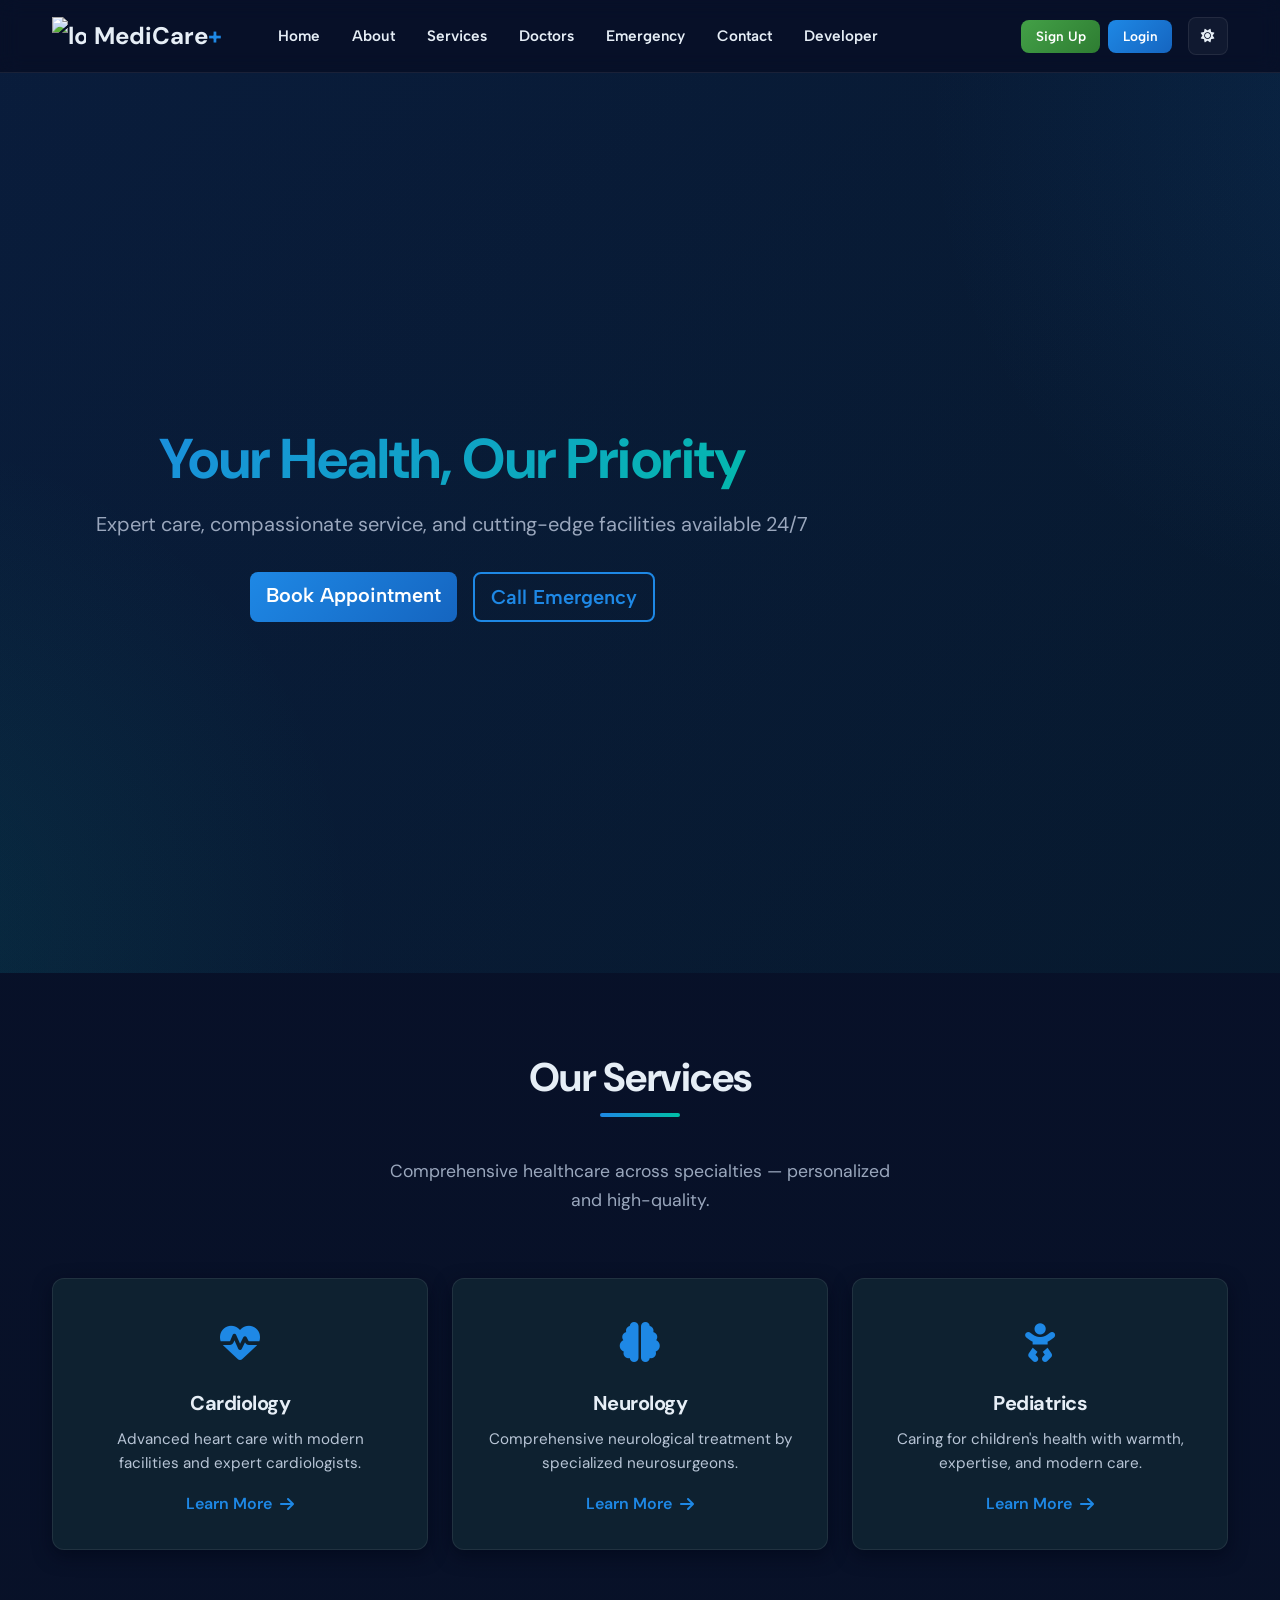
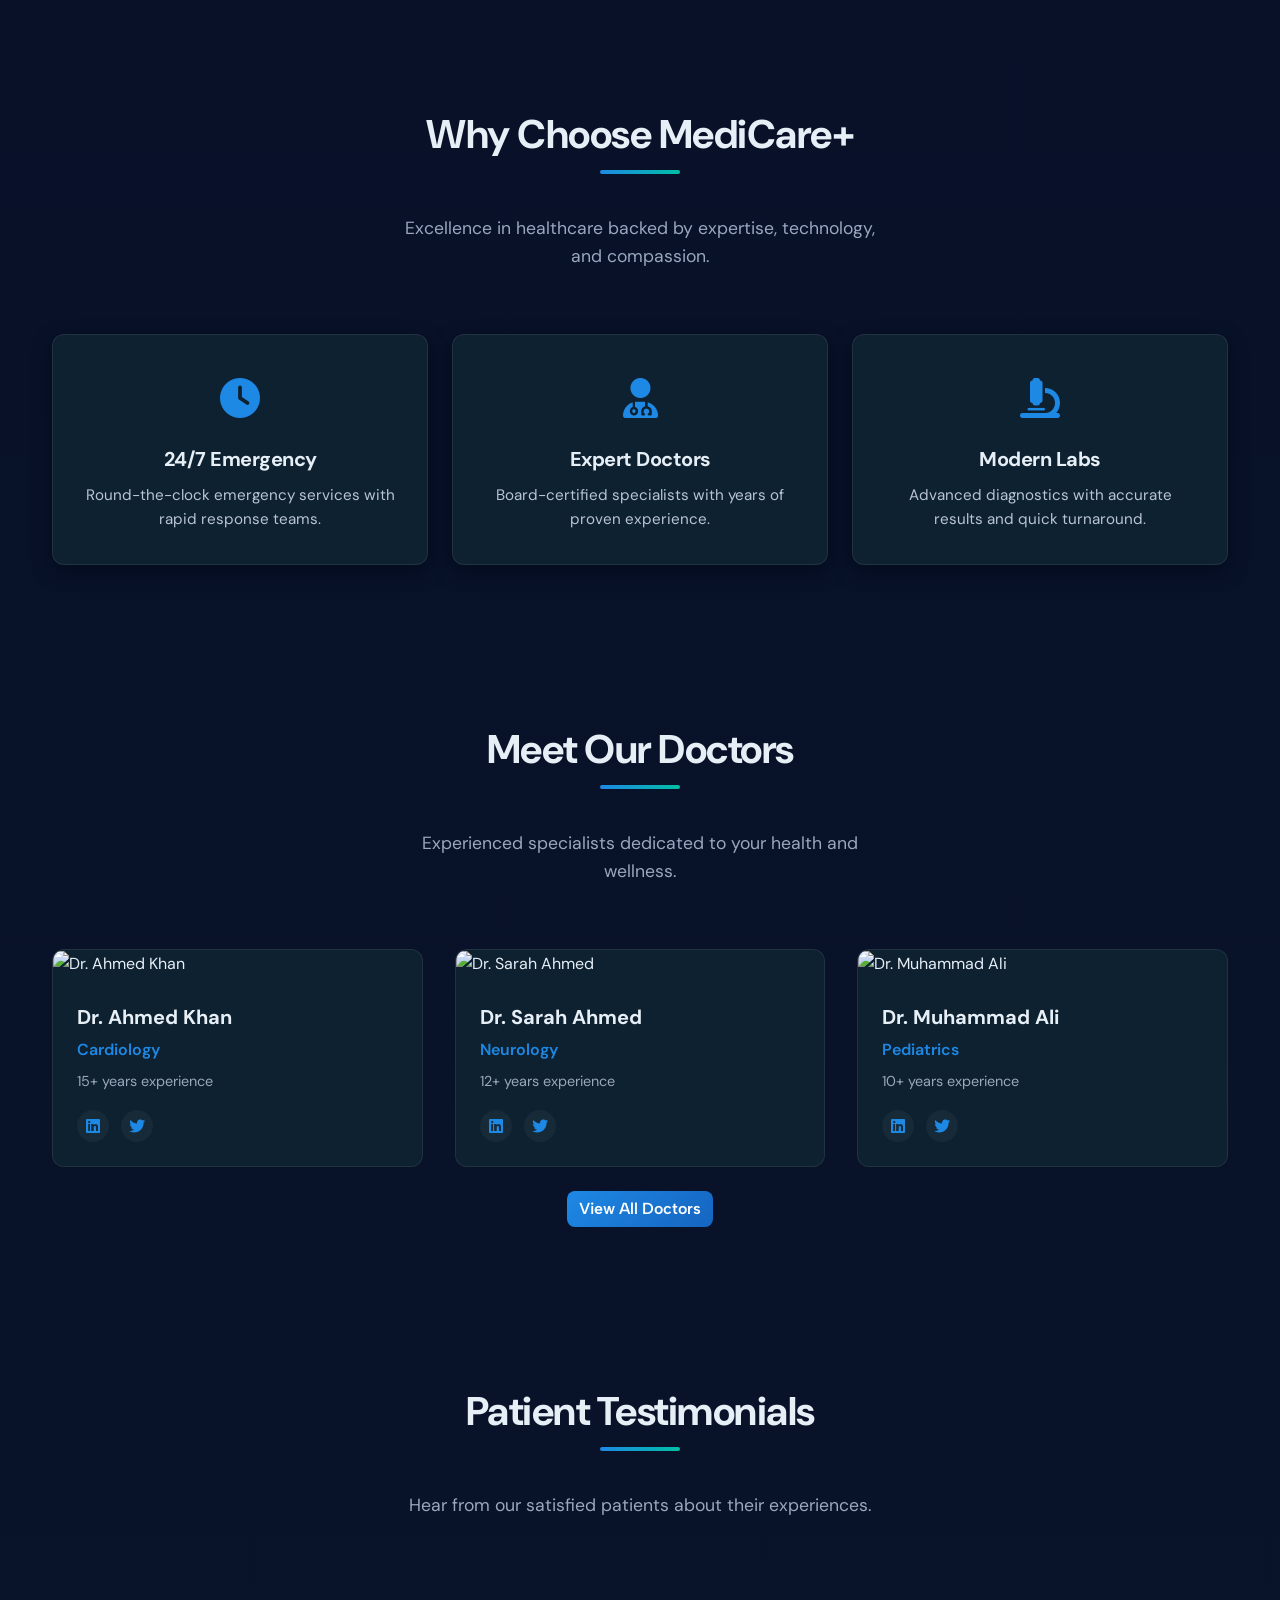
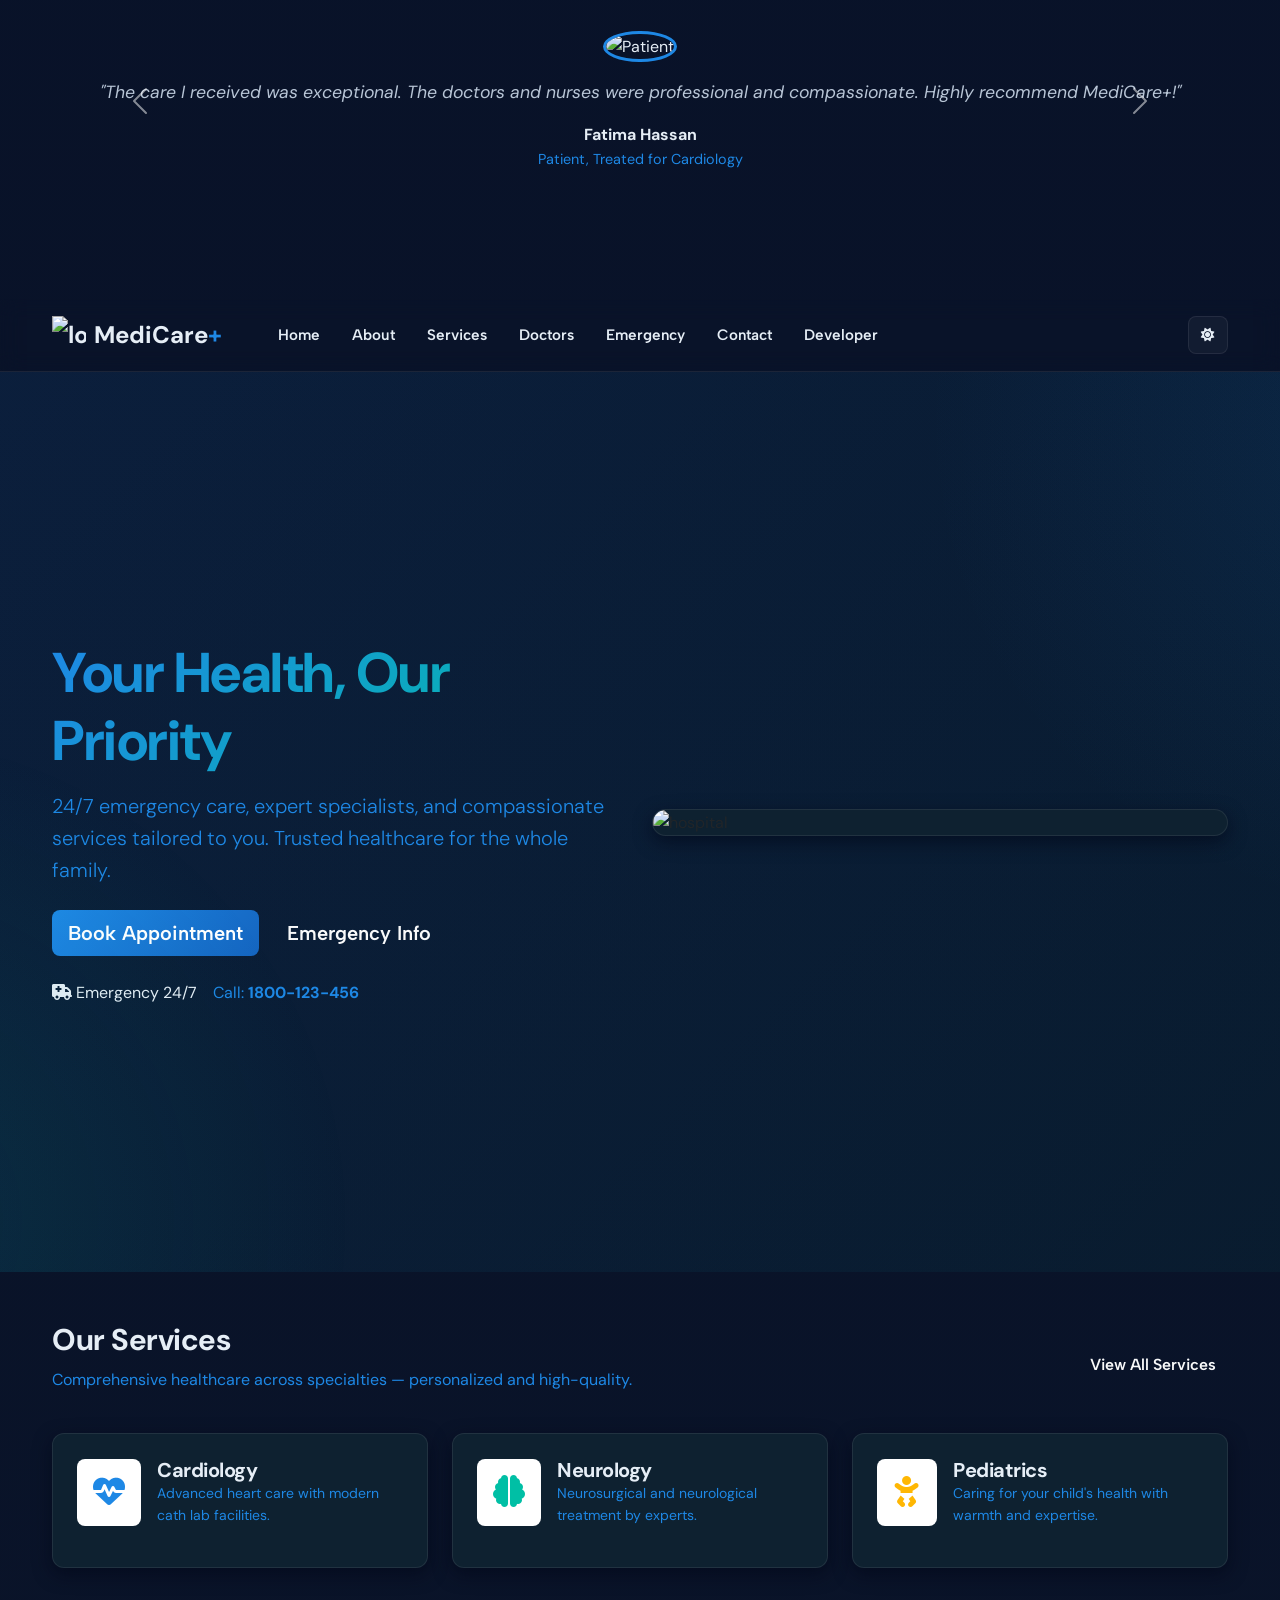
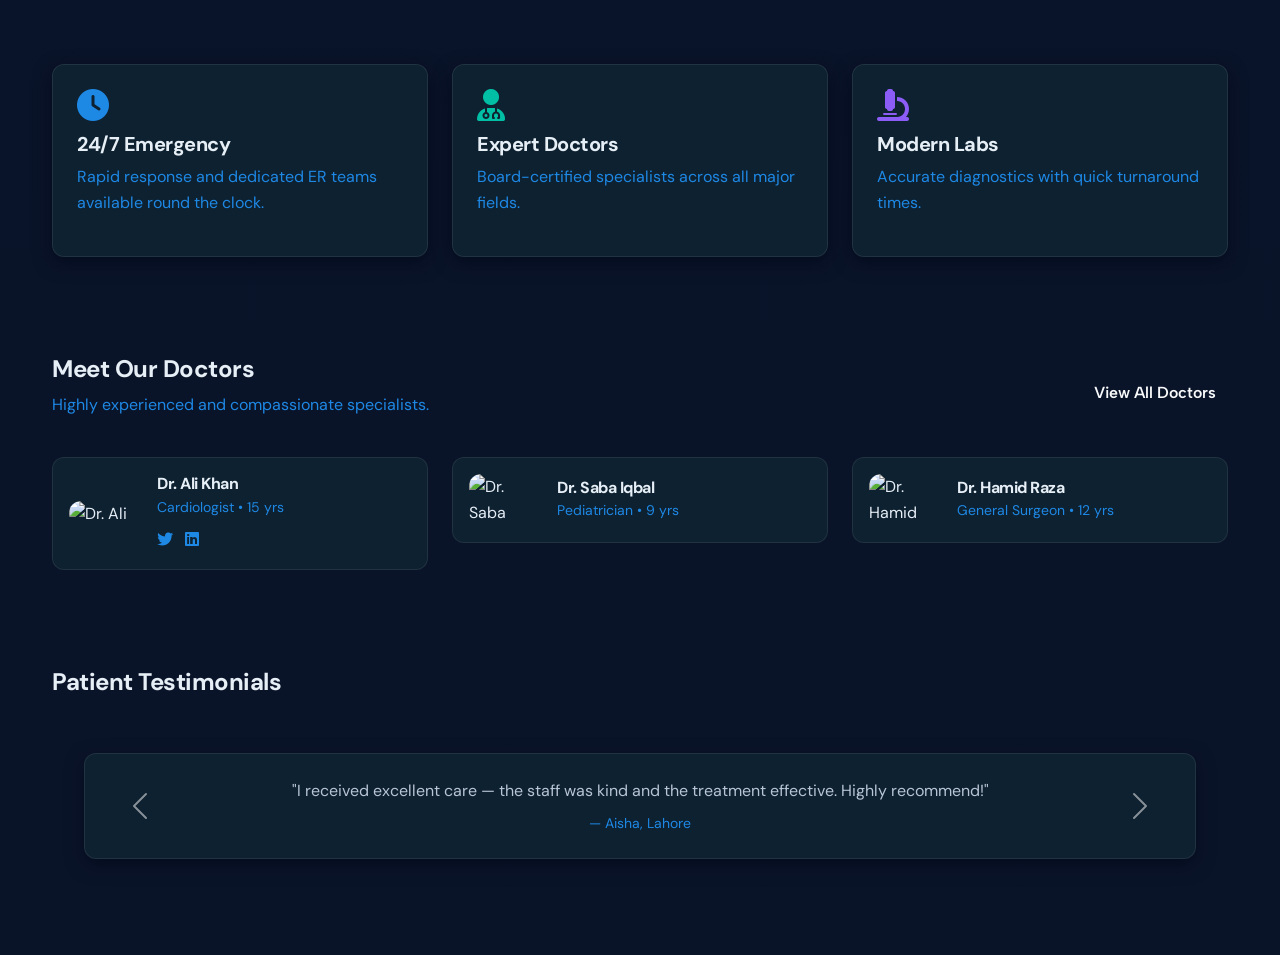
==== commit d65090e1: "docs" ====
--- a/index.html
+++ b/index.html
@@ -234,50 +234,7 @@
     </section>
 
     <!-- FOOTER -->
-    <footer data-aos="fade-up">
-        <div class="container">
-            <div class="row g-4 mb-4">
-                <div class="col-md-6 col-lg-3">
-                    <div class="footer-title">MediCare+</div>
-                    <p class="text-muted">Your trusted healthcare partner for quality medical services.</p>
-                </div>
-                <div class="col-md-6 col-lg-3">
-                    <div class="footer-title">Quick Links</div>
-                    <ul class="footer-links">
-                        <li><a href="index.html">Home</a></li>
-                        <li><a href="about.html">About</a></li>
-                        <li><a href="services.html">Services</a></li>
-                        <li><a href="doctors.html">Doctors</a></li>
-                        <li><a href="contact.html">Contact</a></li>
-                    </ul>
-                </div>
-                <div class="col-md-6 col-lg-3">
-                    <div class="footer-title">Contact Info</div>
-                    <p class="text-muted"><i class="fa-solid fa-phone"></i> +92-300-1234567</p>
-                    <p class="text-muted"><i class="fa-solid fa-envelope"></i> info@medicare.pk</p>
-                    <p class="text-muted"><i class="fa-solid fa-location-dot"></i> Islamabad, Pakistan</p>
-                </div>
-                <div class="col-md-6 col-lg-3">
-                    <div class="developer-profile">
-                        <img src="https://via.placeholder.com/100x100?text=TA" alt="Tanzeel Ahmed">
-                        <div class="developer-info">
-                            <h6>Tanzeel Ahmed</h6>
-                            <p>Software Engineering Student | Web Developer</p>
-                        </div>
-                    </div>
-                    <div class="social-links">
-                        <a href="https://www.linkedin.com/in/tanzeel-ahmed-b21288397/" class="social-link" title="LinkedIn"><i class="fa-brands fa-linkedin"></i></a>
-                        <a href="https://github.com/Tanzeel804" class="social-link" title="GitHub"><i class="fa-brands fa-github"></i></a>
-                        <a href="https://www.instagram.com/tanzeelahmedpov/" class="social-link" title="Instagram"><i class="fa-brands fa-instagram"></i></a>
-                        <a href="https://www.facebook.com/tanzeelahmedpov" class="social-link" title="Facebook"><i class="fa-brands fa-facebook"></i></a>
-                    </div>
-                </div>
-            </div>
-            <div class="footer-bottom">
-                <p>&copy; 2025 Tanzeel Ahmed. All Rights Reserved.</p>
-            </div>
-        </div>
-    </footer>
+    
 
     <!-- BACK TO TOP BUTTON -->
     <button id="backToTop" title="Back to top"><i class="fa-solid fa-arrow-up"></i></button>
@@ -718,96 +675,7 @@
     </section>
 
     <!-- FOOTER (enhanced with developer branding) -->
-    <footer class="site-footer">
-      <div class="container">
-        <div class="row gy-4">
-          <div class="col-lg-4">
-            <div class="footer-card">
-              <div class="d-flex align-items-center">
-                <img
-                  src="https://via.placeholder.com/100x100?text=TA"
-                  alt="Tanzeel Ahmed"
-                  style="
-                    width: 72px;
-                    height: 72px;
-                    border-radius: 12px;
-                    margin-right: 12px;
-                  "
-                />
-                <div>
-                  <strong>Tanzeel Ahmed</strong>
-                  <div class="small text-muted-2">
-                    Software Engineering Student | Web Developer | Tech
-                    Enthusiast
-                  </div>
-                </div>
-              </div>
-              <p class="mt-3 text-muted-2">
-                Building modern web experiences. See projects on GitHub or visit
-                the developer page.
-              </p>
-              <div class="d-flex mt-3">
-                <a
-                  class="social-icon"
-                  href="https://github.com/Tanzeel804"
-                  target="_blank"
-                  rel="noreferrer"
-                  ><i class="fa-brands fa-github"></i
-                ></a>
-                <a
-                  class="social-icon"
-                  href="https://www.linkedin.com/in/tanzeel-ahmed-b21288397/"
-                  target="_blank"
-                  rel="noreferrer"
-                  ><i class="fa-brands fa-linkedin"></i
-                ></a>
-                <a
-                  class="social-icon"
-                  href="https://www.instagram.com/tanzeelahmedpov/"
-                  target="_blank"
-                  rel="noreferrer"
-                  ><i class="fa-brands fa-instagram"></i
-                ></a>
-                <a
-                  class="social-icon"
-                  href="https://www.facebook.com/tanzeelahmedpov"
-                  target="_blank"
-                  rel="noreferrer"
-                  ><i class="fa-brands fa-facebook"></i
-                ></a>
-              </div>
-            </div>
-          </div>
-
-          <div class="col-lg-2">
-            <h6>Quick Links</h6>
-            <ul class="list-unstyled text-muted-2">
-              <li><a href="index.html">Home</a></li>
-              <li><a href="about.html">About</a></li>
-              <li><a href="services.html">Services</a></li>
-              <li><a href="contact.html">Contact</a></li>
-            </ul>
-          </div>
-
-          <div class="col-lg-3">
-            <h6>Contact</h6>
-            <p class="text-muted-2 mb-1">123 Health Ave, City</p>
-            <p class="text-muted-2 mb-1">Phone: 1800-123-456</p>
-            <p class="text-muted-2 mb-0">Email: info@medicareplus.example</p>
-          </div>
-
-          <div class="col-lg-3">
-            <h6>Opening Hours</h6>
-            <p class="text-muted-2 mb-0">Mon - Sun: 24/7 Emergency</p>
-            <div class="mt-3">
-              <small class="text-muted-2"
-                >© 2025 Tanzeel Ahmed. All Rights Reserved.</small
-              >
-            </div>
-          </div>
-        </div>
-      </div>
-    </footer>
+    
 
     <!-- Back to top -->
     <button id="backToTop" class="btn btn-primary" title="Back to top">
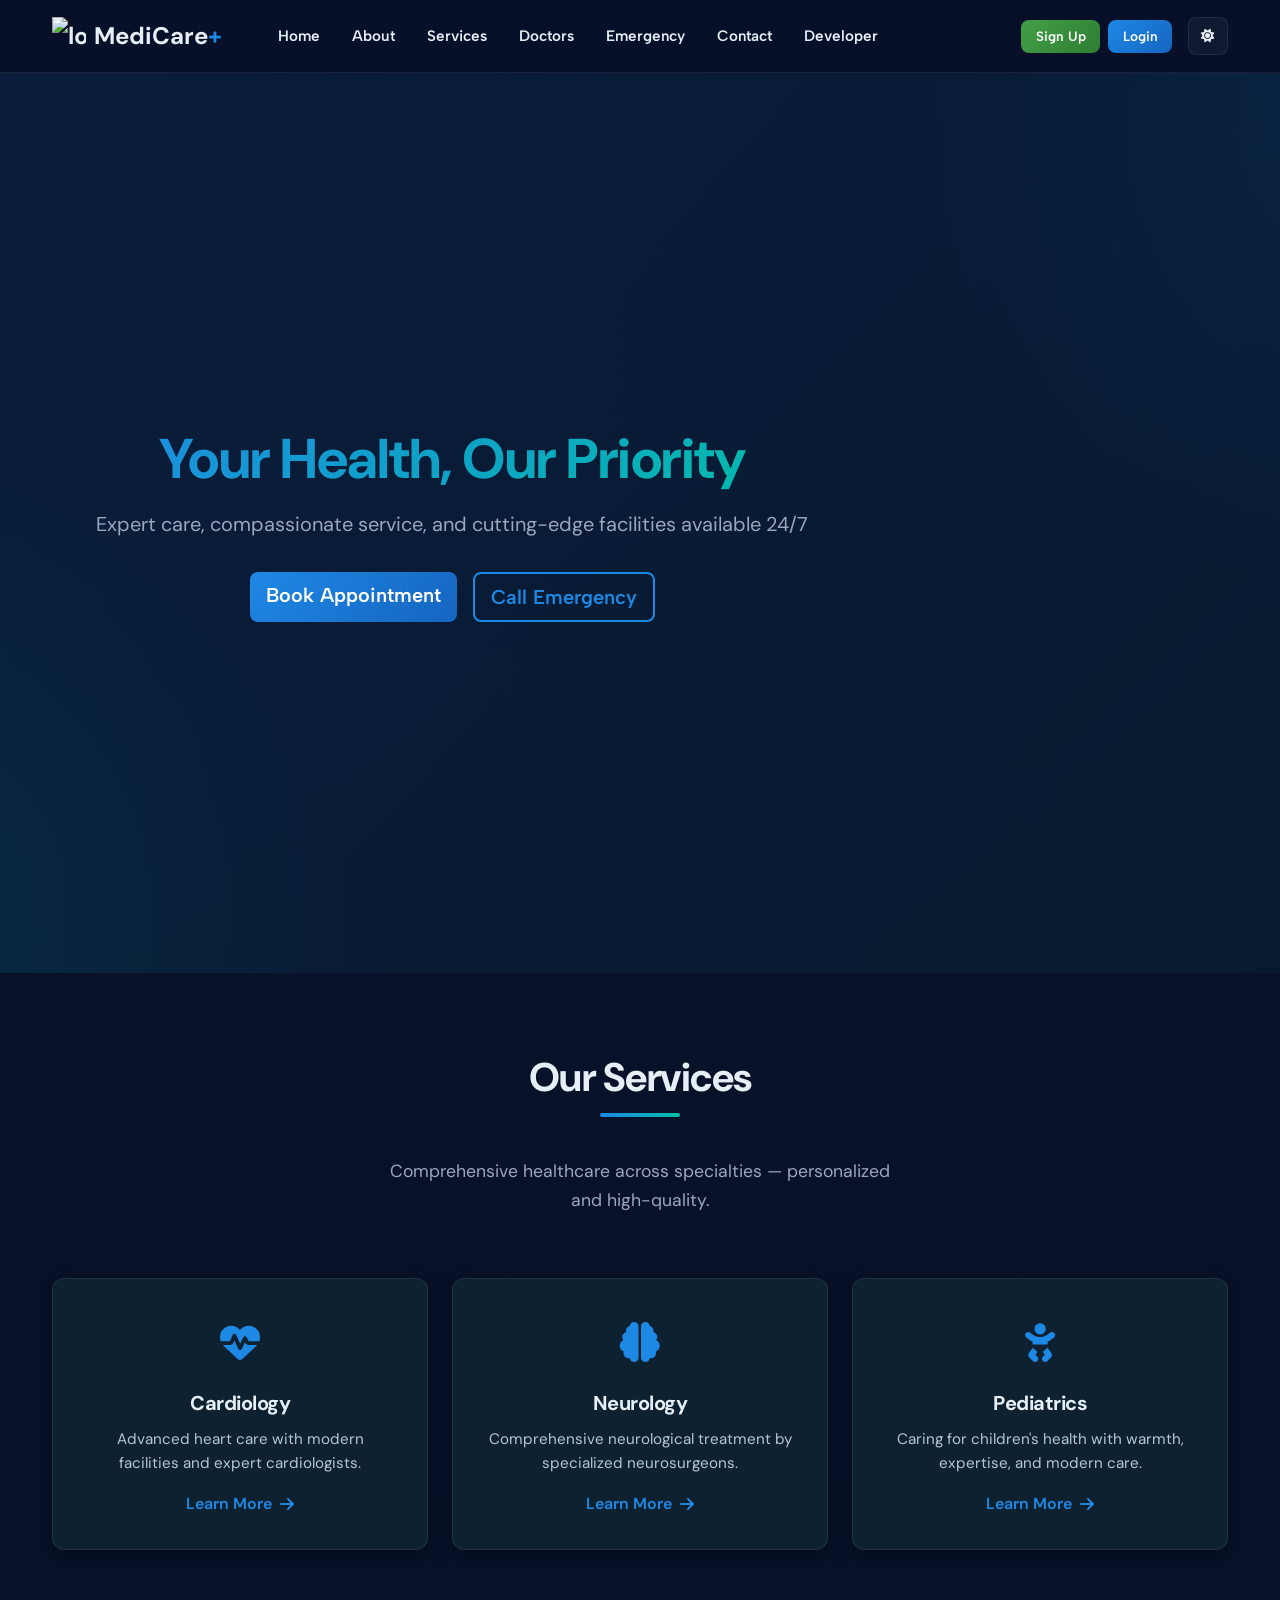
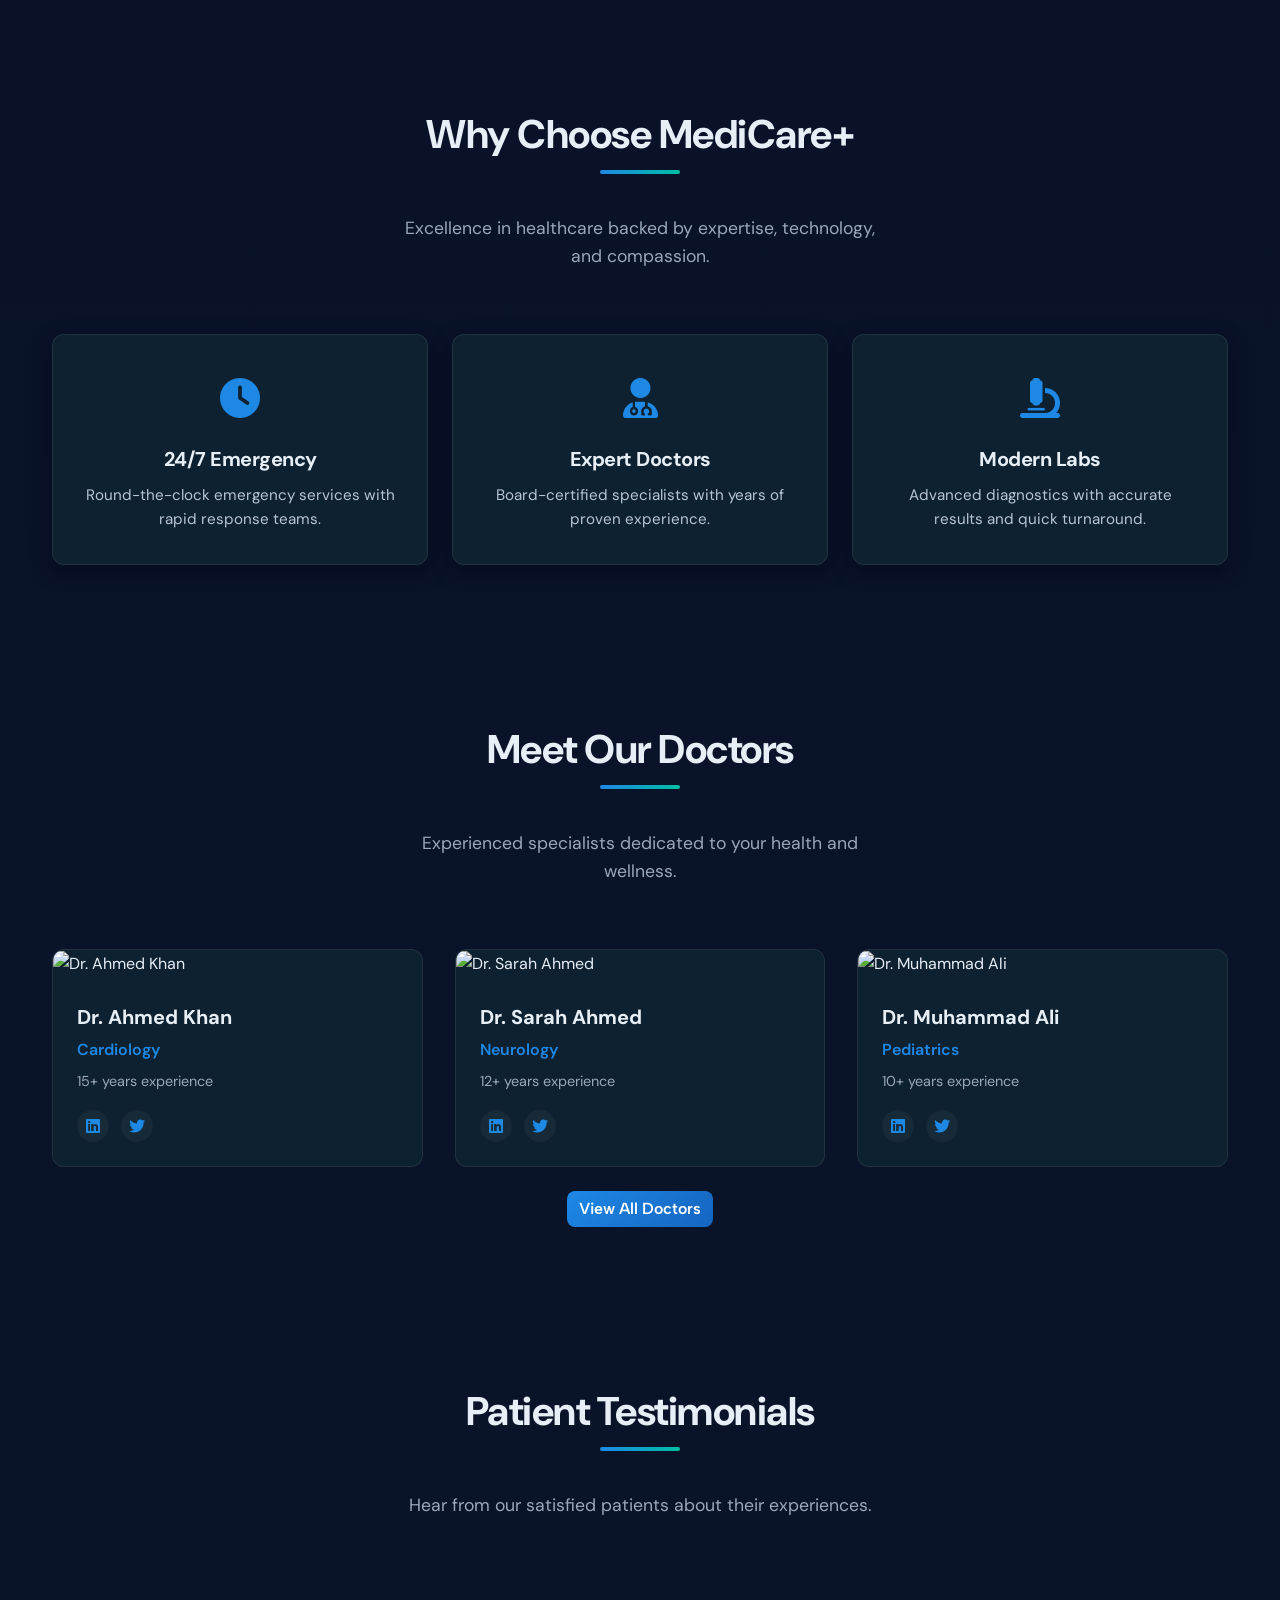
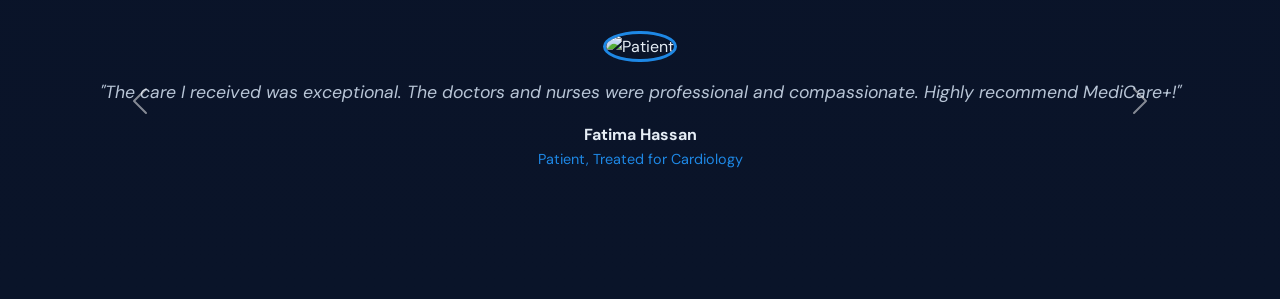
==== commit 33c8974e: "doocs" ====
--- a/index.html
+++ b/index.html
@@ -232,11 +232,7 @@
             </div>
         </div>
     </section>
-
-    <!-- FOOTER -->
-    
-
-    <!-- BACK TO TOP BUTTON -->
+<!-- BACK TO TOP BUTTON -->
     <button id="backToTop" title="Back to top"><i class="fa-solid fa-arrow-up"></i></button>
 
     <!-- SIGNUP MODAL -->
@@ -307,515 +303,4 @@
     <script src="https://unpkg.com/aos@2.3.1/dist/aos.js"></script>
     <script src="script.js"></script>
 </body>
-</html>
-    <!-- Scroll progress -->
-    <div class="scroll-progress" id="scrollProgress"></div>
-
-    <!-- NAVBAR -->
-    <nav class="navbar navbar-expand-lg navbar-dark sticky-top py-3">
-      <div class="container">
-        <a class="navbar-brand d-flex align-items-center" href="index.html">
-          <img
-            src="https://img.icons8.com/ios-filled/40/ffffff/hospital.png"
-            alt="logo"
-            style="width: 34px; margin-right: 8px"
-          />
-          <span class="fw-bold"
-            >MediCare<span class="text-muted-2">+</span></span
-          >
-        </a>
-
-        <button
-          class="navbar-toggler"
-          type="button"
-          data-bs-toggle="collapse"
-          data-bs-target="#navMain"
-        >
-          <span class="navbar-toggler-icon"></span>
-        </button>
-
-        <div class="collapse navbar-collapse" id="navMain">
-          <ul class="navbar-nav ms-4 me-auto">
-            <li class="nav-item">
-              <a href="index.html" class="nav-link">Home</a>
-            </li>
-            <li class="nav-item">
-              <a href="about.html" class="nav-link">About</a>
-            </li>
-            <li class="nav-item">
-              <a href="services.html" class="nav-link">Services</a>
-            </li>
-            <li class="nav-item">
-              <a href="doctors.html" class="nav-link">Doctors</a>
-            </li>
-            <li class="nav-item">
-              <a href="emergency.html" class="nav-link text-danger"
-                >Emergency</a
-              >
-            </li>
-            <li class="nav-item">
-              <a href="contact.html" class="nav-link">Contact</a>
-            </li>
-            <li class="nav-item">
-              <a href="developer.html" class="nav-link">Developer</a>
-            </li>
-          </ul>
-
-          <div id="authArea" class="d-flex align-items-center gap-2">
-            <!-- Filled by script.js -->
-          </div>
-
-          <div class="ms-3 d-flex align-items-center">
-            <button
-              id="themeToggleBtn"
-              class="btn btn-sm btn-outline-light ms-2"
-              title="Toggle theme"
-            >
-              <i class="fa-solid fa-sun"></i>
-            </button>
-          </div>
-        </div>
-      </div>
-    </nav>
-
-    <!-- HERO -->
-    <header class="hero">
-      <div class="container">
-        <div class="row align-items-center gy-4">
-          <div class="col-lg-6" data-aos="fade-right">
-            <h1 class="hero-title display-5 mb-3">Your Health, Our Priority</h1>
-            <p class="lead text-muted-2">
-              24/7 emergency care, expert specialists, and compassionate
-              services tailored to you. Trusted healthcare for the whole family.
-            </p>
-            <div class="mt-4">
-              <a href="contact.html" class="btn btn-primary btn-lg me-2"
-                >Book Appointment</a
-              >
-              <a href="emergency.html" class="btn btn-outline-light btn-lg"
-                >Emergency Info</a
-              >
-            </div>
-            <div class="mt-4 d-flex gap-3 align-items-center">
-              <div class="emergency-badge">
-                <i class="fa-solid fa-ambulance"></i> Emergency 24/7
-              </div>
-              <div class="text-muted-2">
-                Call: <strong>1800-123-456</strong>
-              </div>
-            </div>
-          </div>
-
-          <div class="col-lg-6" data-aos="zoom-in">
-            <div class="card p-0 overflow-hidden" style="border-radius: 16px">
-              <img
-                src="https://source.unsplash.com/900x600/?hospital,doctors"
-                alt="hospital"
-                class="img-fluid w-100"
-              />
-            </div>
-          </div>
-        </div>
-      </div>
-    </header>
-
-    <!-- SERVICES OVERVIEW -->
-    <section class="py-5">
-      <div class="container">
-        <div class="row align-items-center mb-4">
-          <div class="col-md-8" data-aos="fade-up">
-            <h3>Our Services</h3>
-            <p class="text-muted-2">
-              Comprehensive healthcare across specialties — personalized and
-              high-quality.
-            </p>
-          </div>
-          <div class="col-md-4 text-md-end" data-aos="fade-left">
-            <a href="services.html" class="btn btn-outline-light"
-              >View All Services</a
-            >
-          </div>
-        </div>
-
-        <div class="row g-4">
-          <div class="col-md-4" data-aos="fade-up">
-            <div class="card custom p-4 h-100">
-              <div class="d-flex align-items-center gap-3 mb-3">
-                <div class="bg-white bg-opacity-5 p-3 rounded-3">
-                  <i
-                    class="fa-solid fa-heart-pulse fa-2x"
-                    style="color: var(--primary)"
-                  ></i>
-                </div>
-                <div>
-                  <h5 class="mb-0">Cardiology</h5>
-                  <p class="small text-muted-2 mb-0">
-                    Advanced heart care with modern cath lab facilities.
-                  </p>
-                </div>
-              </div>
-            </div>
-          </div>
-
-          <div class="col-md-4" data-aos="fade-up" data-aos-delay="80">
-            <div class="card custom p-4 h-100">
-              <div class="d-flex align-items-center gap-3 mb-3">
-                <div class="bg-white bg-opacity-5 p-3 rounded-3">
-                  <i
-                    class="fa-solid fa-brain fa-2x"
-                    style="color: var(--accent)"
-                  ></i>
-                </div>
-                <div>
-                  <h5 class="mb-0">Neurology</h5>
-                  <p class="small text-muted-2 mb-0">
-                    Neurosurgical and neurological treatment by experts.
-                  </p>
-                </div>
-              </div>
-            </div>
-          </div>
-
-          <div class="col-md-4" data-aos="fade-up" data-aos-delay="160">
-            <div class="card custom p-4 h-100">
-              <div class="d-flex align-items-center gap-3 mb-3">
-                <div class="bg-white bg-opacity-5 p-3 rounded-3">
-                  <i class="fa-solid fa-baby fa-2x" style="color: #ffb703"></i>
-                </div>
-                <div>
-                  <h5 class="mb-0">Pediatrics</h5>
-                  <p class="small text-muted-2 mb-0">
-                    Caring for your child's health with warmth and expertise.
-                  </p>
-                </div>
-              </div>
-            </div>
-          </div>
-        </div>
-      </div>
-    </section>
-
-    <!-- WHY CHOOSE US -->
-    <section class="py-5 bg-transparent">
-      <div class="container">
-        <div class="row g-4">
-          <div class="col-md-4" data-aos="fade-up">
-            <div class="card p-4 custom">
-              <div class="mb-2">
-                <i
-                  class="fa-solid fa-clock fa-2x"
-                  style="color: var(--primary)"
-                ></i>
-              </div>
-              <h5>24/7 Emergency</h5>
-              <p class="text-muted-2">
-                Rapid response and dedicated ER teams available round the clock.
-              </p>
-            </div>
-          </div>
-          <div class="col-md-4" data-aos="fade-up" data-aos-delay="80">
-            <div class="card p-4 custom">
-              <div class="mb-2">
-                <i
-                  class="fa-solid fa-user-doctor fa-2x"
-                  style="color: var(--accent)"
-                ></i>
-              </div>
-              <h5>Expert Doctors</h5>
-              <p class="text-muted-2">
-                Board-certified specialists across all major fields.
-              </p>
-            </div>
-          </div>
-          <div class="col-md-4" data-aos="fade-up" data-aos-delay="160">
-            <div class="card p-4 custom">
-              <div class="mb-2">
-                <i
-                  class="fa-solid fa-microscope fa-2x"
-                  style="color: #8b5cf6"
-                ></i>
-              </div>
-              <h5>Modern Labs</h5>
-              <p class="text-muted-2">
-                Accurate diagnostics with quick turnaround times.
-              </p>
-            </div>
-          </div>
-        </div>
-      </div>
-    </section>
-
-    <!-- MEET OUR DOCTORS -->
-    <section class="py-5">
-      <div class="container">
-        <div class="row align-items-center mb-4">
-          <div class="col-md-8" data-aos="fade-up">
-            <h4>Meet Our Doctors</h4>
-            <p class="text-muted-2">
-              Highly experienced and compassionate specialists.
-            </p>
-          </div>
-          <div class="col-md-4 text-md-end" data-aos="fade-left">
-            <a href="doctors.html" class="btn btn-outline-light"
-              >View All Doctors</a
-            >
-          </div>
-        </div>
-
-        <div class="row g-4">
-          <!-- doctor sample cards -->
-          <div class="col-md-4" data-aos="fade-up">
-            <div class="doctor-card p-3">
-              <div class="d-flex gap-3 align-items-center">
-                <img
-                  src="https://source.unsplash.com/120x120/?doctor,man"
-                  alt="Dr. Ali"
-                  style="width: 72px; border-radius: 12px"
-                />
-                <div>
-                  <h6 class="mb-0">Dr. Ali Khan</h6>
-                  <small class="text-muted-2">Cardiologist • 15 yrs</small>
-                  <div class="mt-2">
-                    <a href="#" class="me-2 text-muted-2"
-                      ><i class="fa-brands fa-twitter"></i
-                    ></a>
-                    <a href="#" class="me-2 text-muted-2"
-                      ><i class="fa-brands fa-linkedin"></i
-                    ></a>
-                  </div>
-                </div>
-              </div>
-            </div>
-          </div>
-
-          <div class="col-md-4" data-aos="fade-up" data-aos-delay="80">
-            <div class="doctor-card p-3">
-              <div class="d-flex gap-3 align-items-center">
-                <img
-                  src="https://source.unsplash.com/120x120/?doctor,woman"
-                  alt="Dr. Saba"
-                  style="width: 72px; border-radius: 12px"
-                />
-                <div>
-                  <h6 class="mb-0">Dr. Saba Iqbal</h6>
-                  <small class="text-muted-2">Pediatrician • 9 yrs</small>
-                </div>
-              </div>
-            </div>
-          </div>
-
-          <div class="col-md-4" data-aos="fade-up" data-aos-delay="160">
-            <div class="doctor-card p-3">
-              <div class="d-flex gap-3 align-items-center">
-                <img
-                  src="https://source.unsplash.com/120x120/?surgeon"
-                  alt="Dr. Hamid"
-                  style="width: 72px; border-radius: 12px"
-                />
-                <div>
-                  <h6 class="mb-0">Dr. Hamid Raza</h6>
-                  <small class="text-muted-2">General Surgeon • 12 yrs</small>
-                </div>
-              </div>
-            </div>
-          </div>
-        </div>
-      </div>
-    </section>
-
-    <!-- TESTIMONIALS -->
-    <section class="py-5 bg-transparent">
-      <div class="container">
-        <h4 data-aos="fade-up">Patient Testimonials</h4>
-        <div
-          id="testimonialCarousel"
-          class="carousel slide"
-          data-bs-ride="carousel"
-          data-aos="fade-up"
-          data-aos-delay="80"
-        >
-          <div class="carousel-inner">
-            <div class="carousel-item active">
-              <div class="card p-4">
-                <p class="mb-2">
-                  "I received excellent care — the staff was kind and the
-                  treatment effective. Highly recommend!"
-                </p>
-                <small class="text-muted-2">— Aisha, Lahore</small>
-              </div>
-            </div>
-            <div class="carousel-item">
-              <div class="card p-4">
-                <p class="mb-2">
-                  "Fast ER service and experienced doctors helped save my
-                  father's life. Grateful."
-                </p>
-                <small class="text-muted-2">— Mohammad, Islamabad</small>
-              </div>
-            </div>
-          </div>
-          <button
-            class="carousel-control-prev"
-            type="button"
-            data-bs-target="#testimonialCarousel"
-            data-bs-slide="prev"
-          >
-            <span class="carousel-control-prev-icon"></span>
-          </button>
-          <button
-            class="carousel-control-next"
-            type="button"
-            data-bs-target="#testimonialCarousel"
-            data-bs-slide="next"
-          >
-            <span class="carousel-control-next-icon"></span>
-          </button>
-        </div>
-      </div>
-    </section>
-
-    <!-- FOOTER (enhanced with developer branding) -->
-    
-
-    <!-- Back to top -->
-    <button id="backToTop" class="btn btn-primary" title="Back to top">
-      <i class="fa-solid fa-arrow-up"></i>
-    </button>
-
-    <!-- SIGNUP Modal -->
-    <div class="modal fade" id="signupModal" tabindex="-1" aria-hidden="true">
-      <div class="modal-dialog modal-dialog-centered">
-        <div class="modal-content">
-          <form id="signupForm">
-            <div class="modal-header">
-              <h5 class="modal-title">Sign Up</h5>
-              <button
-                type="button"
-                class="btn-close"
-                data-bs-dismiss="modal"
-              ></button>
-            </div>
-            <div class="modal-body">
-              <div class="mb-3">
-                <label class="form-label">Full Name</label
-                ><input id="signupName" class="form-control" required />
-              </div>
-              <div class="mb-3">
-                <label class="form-label">Email</label
-                ><input
-                  id="signupEmail"
-                  type="email"
-                  class="form-control"
-                  required
-                />
-              </div>
-              <div class="mb-3">
-                <label class="form-label">Password</label
-                ><input
-                  id="signupPassword"
-                  type="password"
-                  class="form-control"
-                  required
-                />
-              </div>
-              <div class="mb-3">
-                <label class="form-label">Confirm Password</label
-                ><input
-                  id="signupPassword2"
-                  type="password"
-                  class="form-control"
-                  required
-                />
-              </div>
-            </div>
-            <div class="modal-footer">
-              <button
-                class="btn btn-secondary"
-                data-bs-dismiss="modal"
-                type="button"
-              >
-                Cancel
-              </button>
-              <button class="btn btn-primary" type="submit">
-                Create Account
-              </button>
-            </div>
-          </form>
-        </div>
-      </div>
-    </div>
-
-    <!-- LOGIN Modal -->
-    <div class="modal fade" id="loginModal" tabindex="-1" aria-hidden="true">
-      <div class="modal-dialog modal-dialog-centered">
-        <div class="modal-content">
-          <form id="loginForm">
-            <div class="modal-header">
-              <h5 class="modal-title">Login</h5>
-              <button
-                type="button"
-                class="btn-close"
-                data-bs-dismiss="modal"
-              ></button>
-            </div>
-            <div class="modal-body">
-              <div class="mb-3">
-                <label class="form-label">Email</label
-                ><input
-                  id="loginEmail"
-                  type="email"
-                  class="form-control"
-                  required
-                />
-              </div>
-              <div class="mb-3">
-                <label class="form-label">Password</label
-                ><input
-                  id="loginPassword"
-                  type="password"
-                  class="form-control"
-                  required
-                />
-              </div>
-            </div>
-            <div class="modal-footer">
-              <button
-                class="btn btn-secondary"
-                data-bs-dismiss="modal"
-                type="button"
-              >
-                Cancel
-              </button>
-              <button class="btn btn-primary" type="submit">Login</button>
-            </div>
-          </form>
-        </div>
-      </div>
-    </div>
-
-    <!-- Contact Success Modal -->
-    <div
-      class="modal fade"
-      id="contactSuccessModal"
-      tabindex="-1"
-      aria-hidden="true"
-    >
-      <div class="modal-dialog modal-dialog-centered">
-        <div class="modal-content p-4">
-          <div class="text-center">
-            <h5>Thank you!</h5>
-            <p>We received your message and will contact you soon.</p>
-            <button class="btn btn-primary" data-bs-dismiss="modal">
-              Close
-            </button>
-          </div>
-        </div>
-      </div>
-    </div>
-
-    <!-- Scripts -->
-    <script src="https://cdn.jsdelivr.net/npm/bootstrap@5.3.2/dist/js/bootstrap.bundle.min.js"></script>
-    <script src="https://unpkg.com/aos@2.3.1/dist/aos.js"></script>
-    <script src="script.js"></script>
-  </body>
-</html>
+</html>
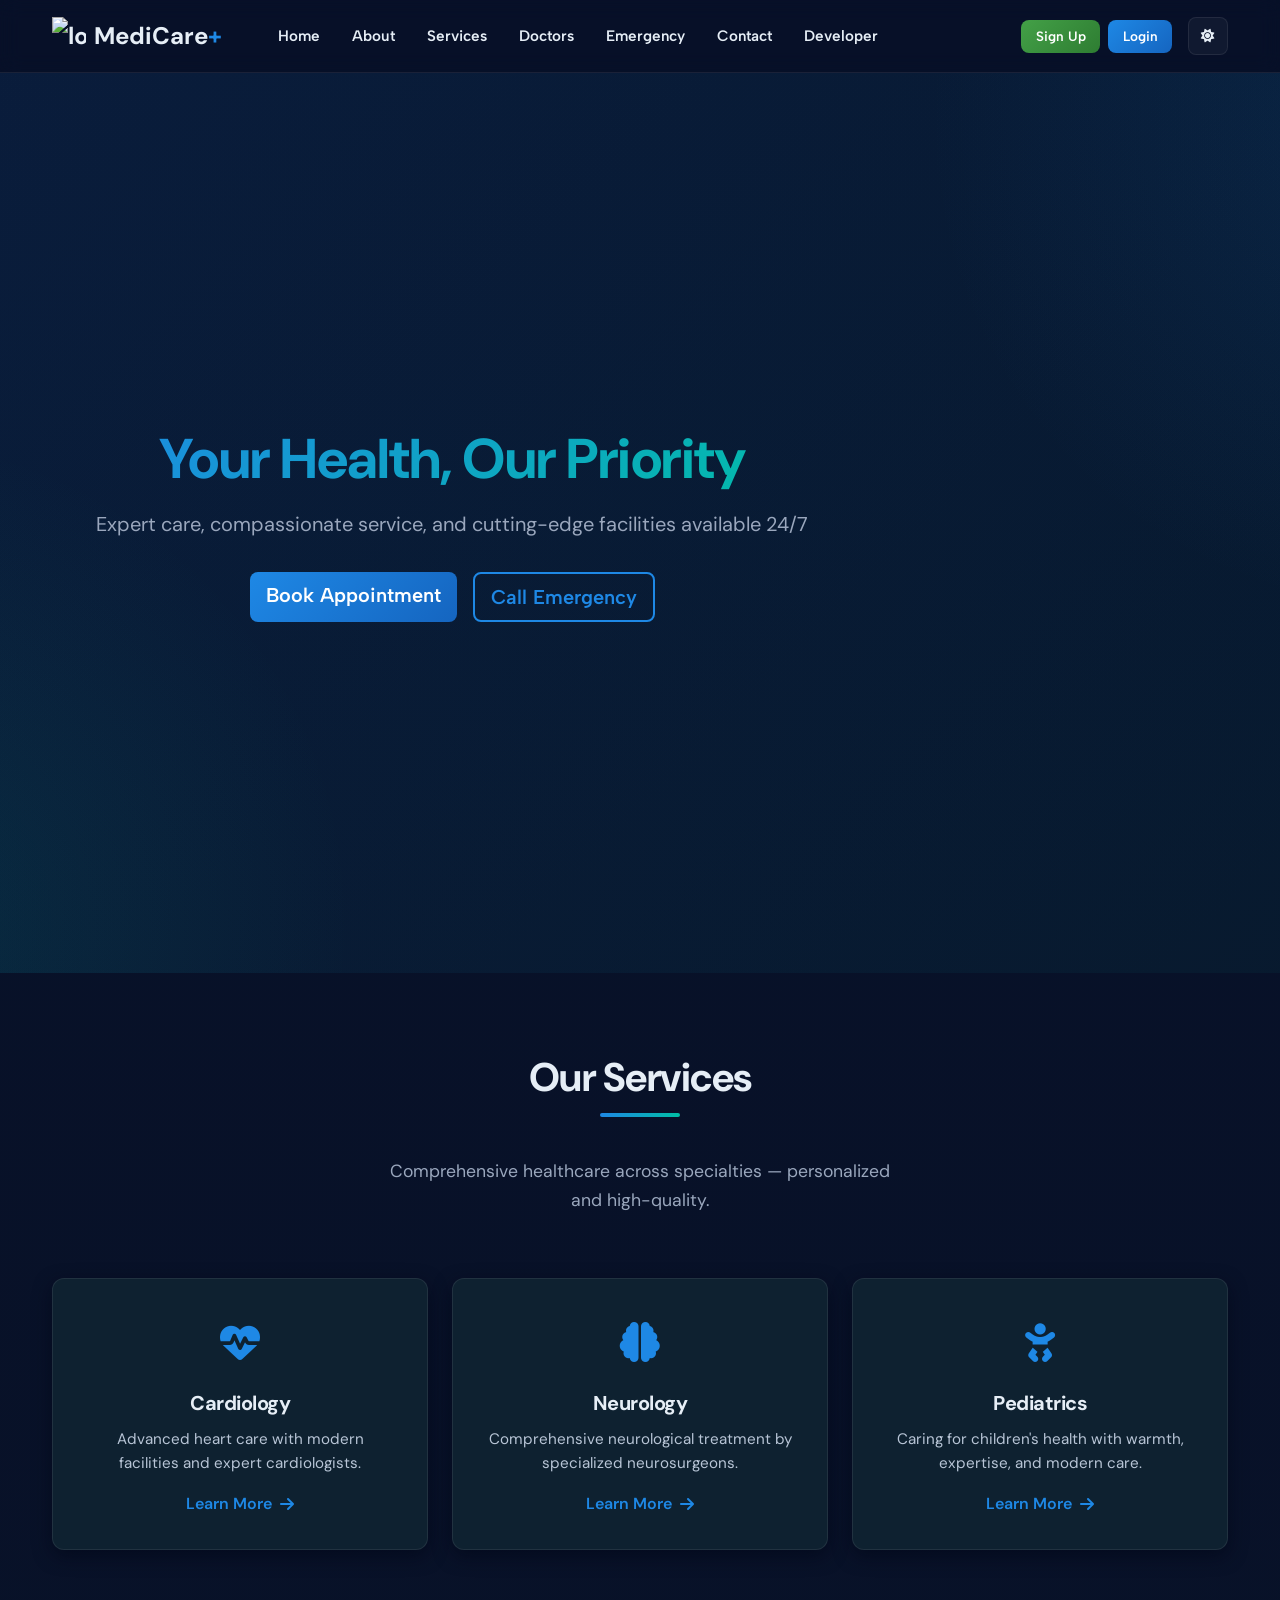
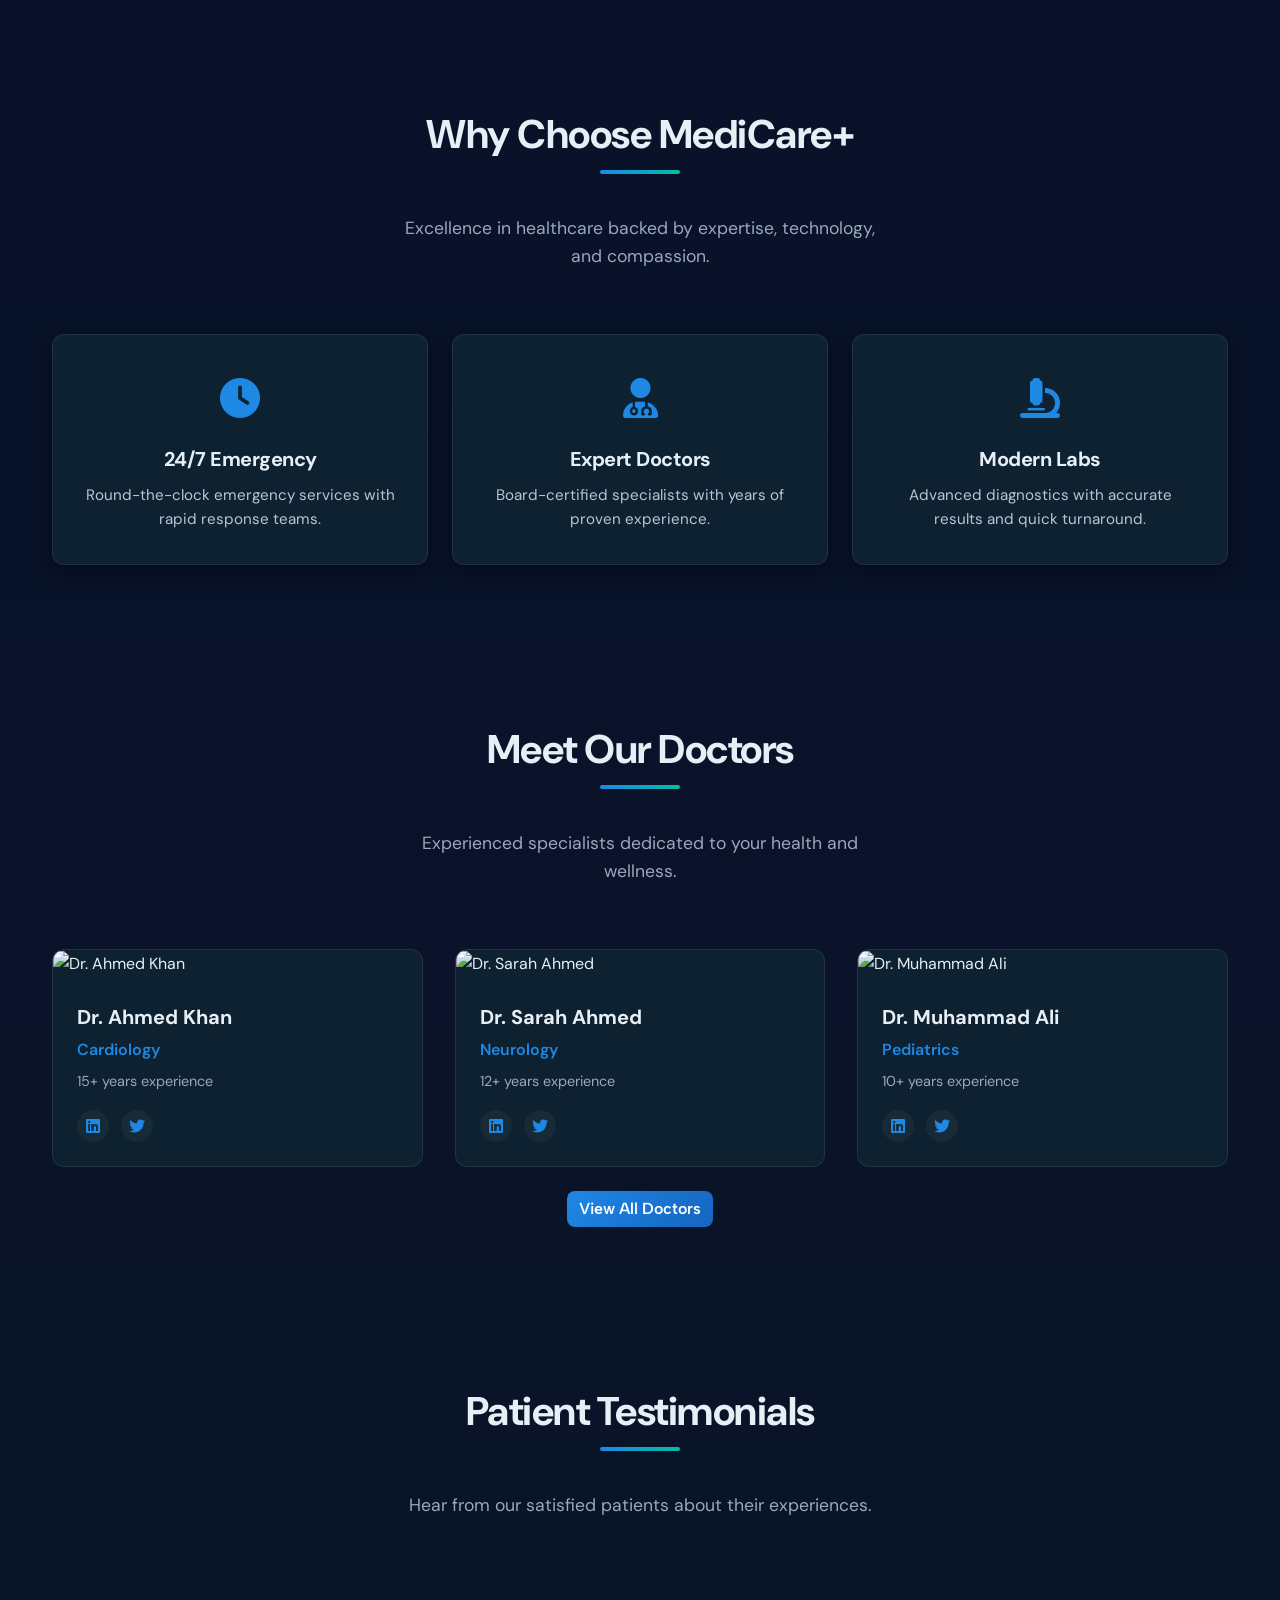
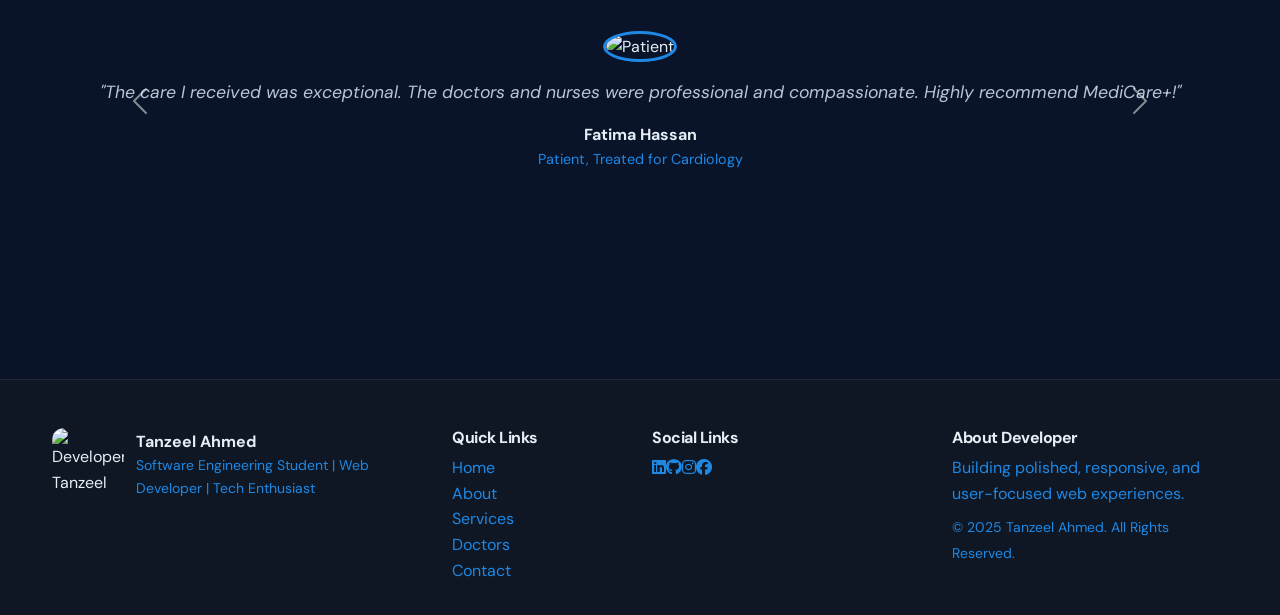
==== commit 2d4ae20a: "doc" ====
--- a/index.html
+++ b/index.html
@@ -232,7 +232,49 @@
             </div>
         </div>
     </section>
-<!-- BACK TO TOP BUTTON -->
+    <footer class="site-footer" data-aos="fade-up">
+        <div class="container">
+            <div class="row gy-4">
+                <div class="col-lg-4">
+                    <div class="footer-card">
+                        <div class="d-flex align-items-center">
+                            <img src="https://via.placeholder.com/100x100?text=TA" alt="Developer Tanzeel Ahmed profile" style="width: 72px; height: 72px; border-radius: 12px; margin-right: 12px">
+                            <div>
+                                <strong>Tanzeel Ahmed</strong>
+                                <div class="small text-muted-2">Software Engineering Student | Web Developer | Tech Enthusiast</div>
+                            </div>
+                        </div>
+                    </div>
+                </div>
+                <div class="col-lg-2">
+                    <h6>Quick Links</h6>
+                    <ul class="list-unstyled text-muted-2">
+                        <li><a href="index.html">Home</a></li>
+                        <li><a href="about.html">About</a></li>
+                        <li><a href="services.html">Services</a></li>
+                        <li><a href="doctors.html">Doctors</a></li>
+                        <li><a href="contact.html">Contact</a></li>
+                    </ul>
+                </div>
+                <div class="col-lg-3">
+                    <h6>Social Links</h6>
+                    <div class="d-flex mt-2">
+                        <a class="social-icon" href="https://www.linkedin.com/in/tanzeel-ahmed-b21288397/" target="_blank" rel="noreferrer" aria-label="LinkedIn"><i class="fa-brands fa-linkedin"></i></a>
+                        <a class="social-icon" href="https://github.com/Tanzeel804" target="_blank" rel="noreferrer" aria-label="GitHub"><i class="fa-brands fa-github"></i></a>
+                        <a class="social-icon" href="https://www.instagram.com/tanzeelahmedpov/" target="_blank" rel="noreferrer" aria-label="Instagram"><i class="fa-brands fa-instagram"></i></a>
+                        <a class="social-icon" href="https://www.facebook.com/tanzeelahmedpov" target="_blank" rel="noreferrer" aria-label="Facebook"><i class="fa-brands fa-facebook"></i></a>
+                    </div>
+                </div>
+                <div class="col-lg-3">
+                    <h6>About Developer</h6>
+                    <p class="text-muted-2 mb-2">Building polished, responsive, and user-focused web experiences.</p>
+                    <small class="text-muted-2">&copy; 2025 Tanzeel Ahmed. All Rights Reserved.</small>
+                </div>
+            </div>
+        </div>
+    </footer>
+
+    <!-- BACK TO TOP BUTTON -->
     <button id="backToTop" title="Back to top"><i class="fa-solid fa-arrow-up"></i></button>
 
     <!-- SIGNUP MODAL -->
